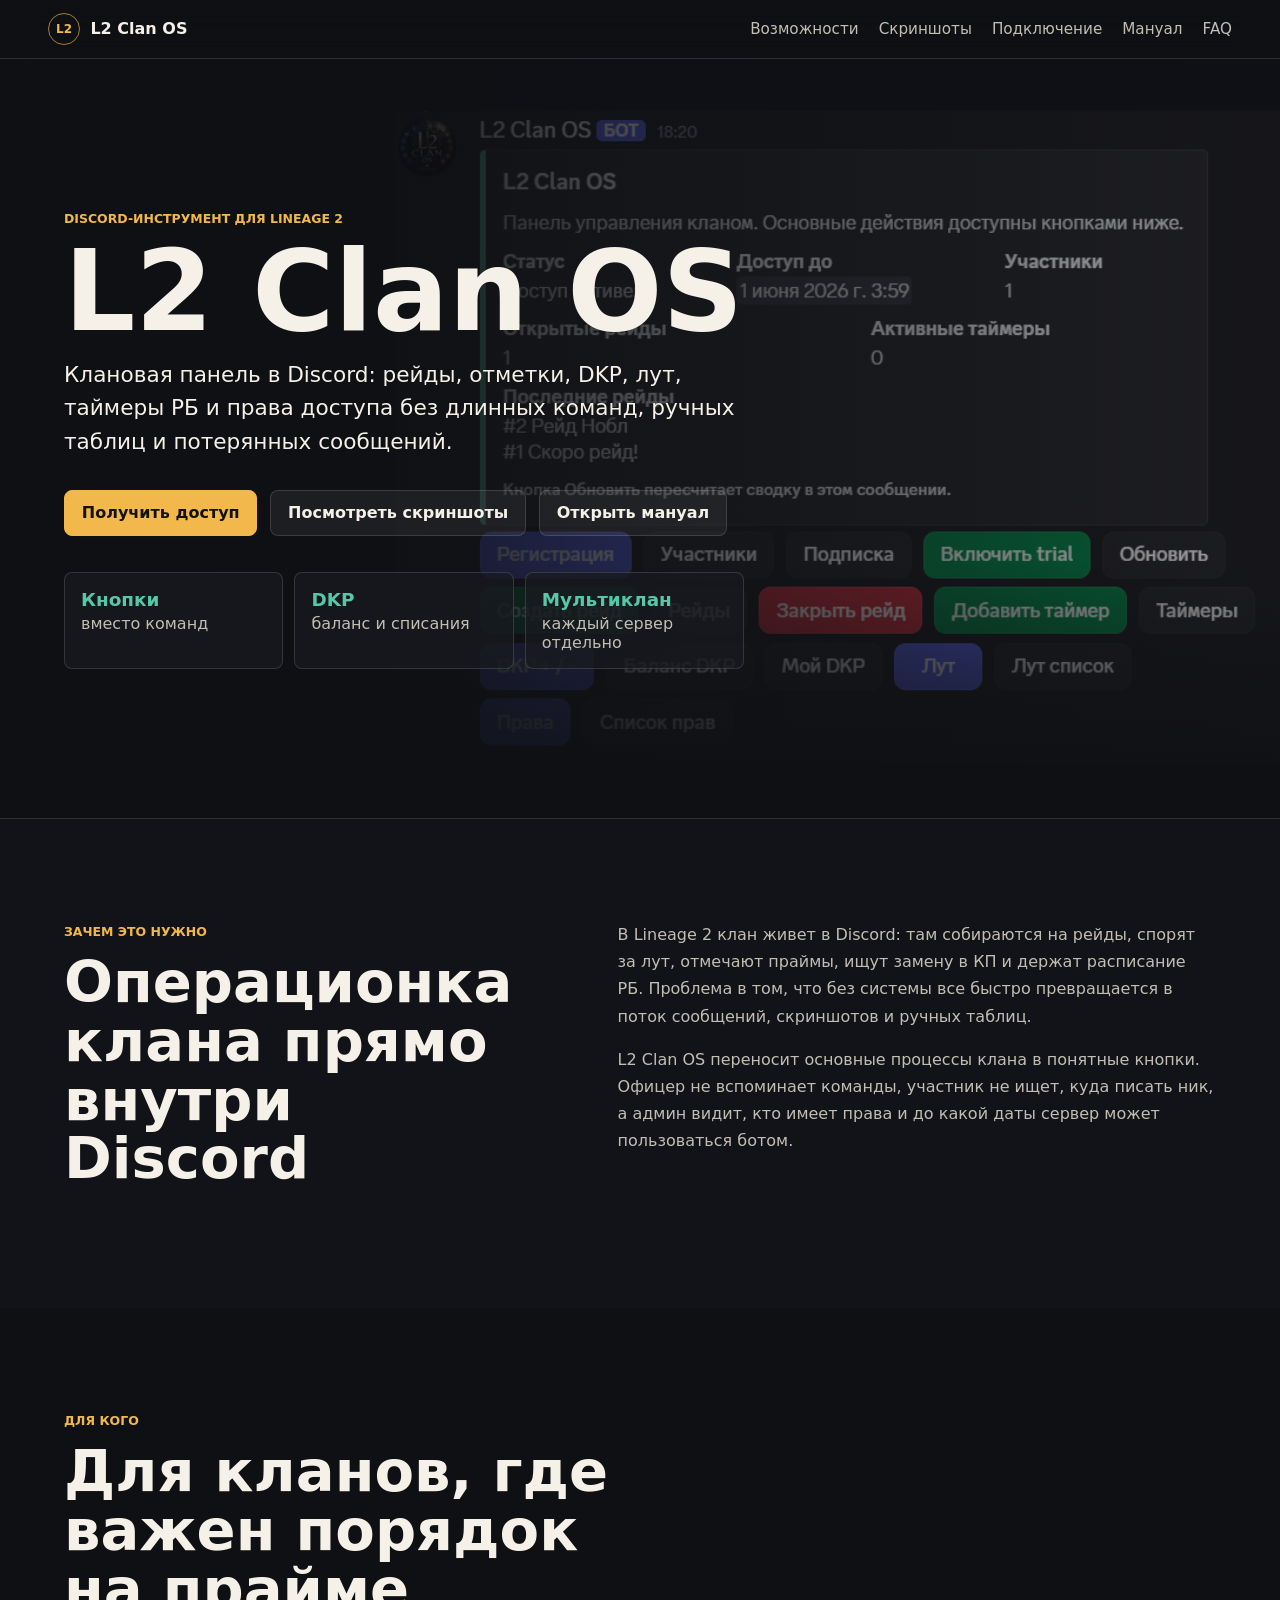
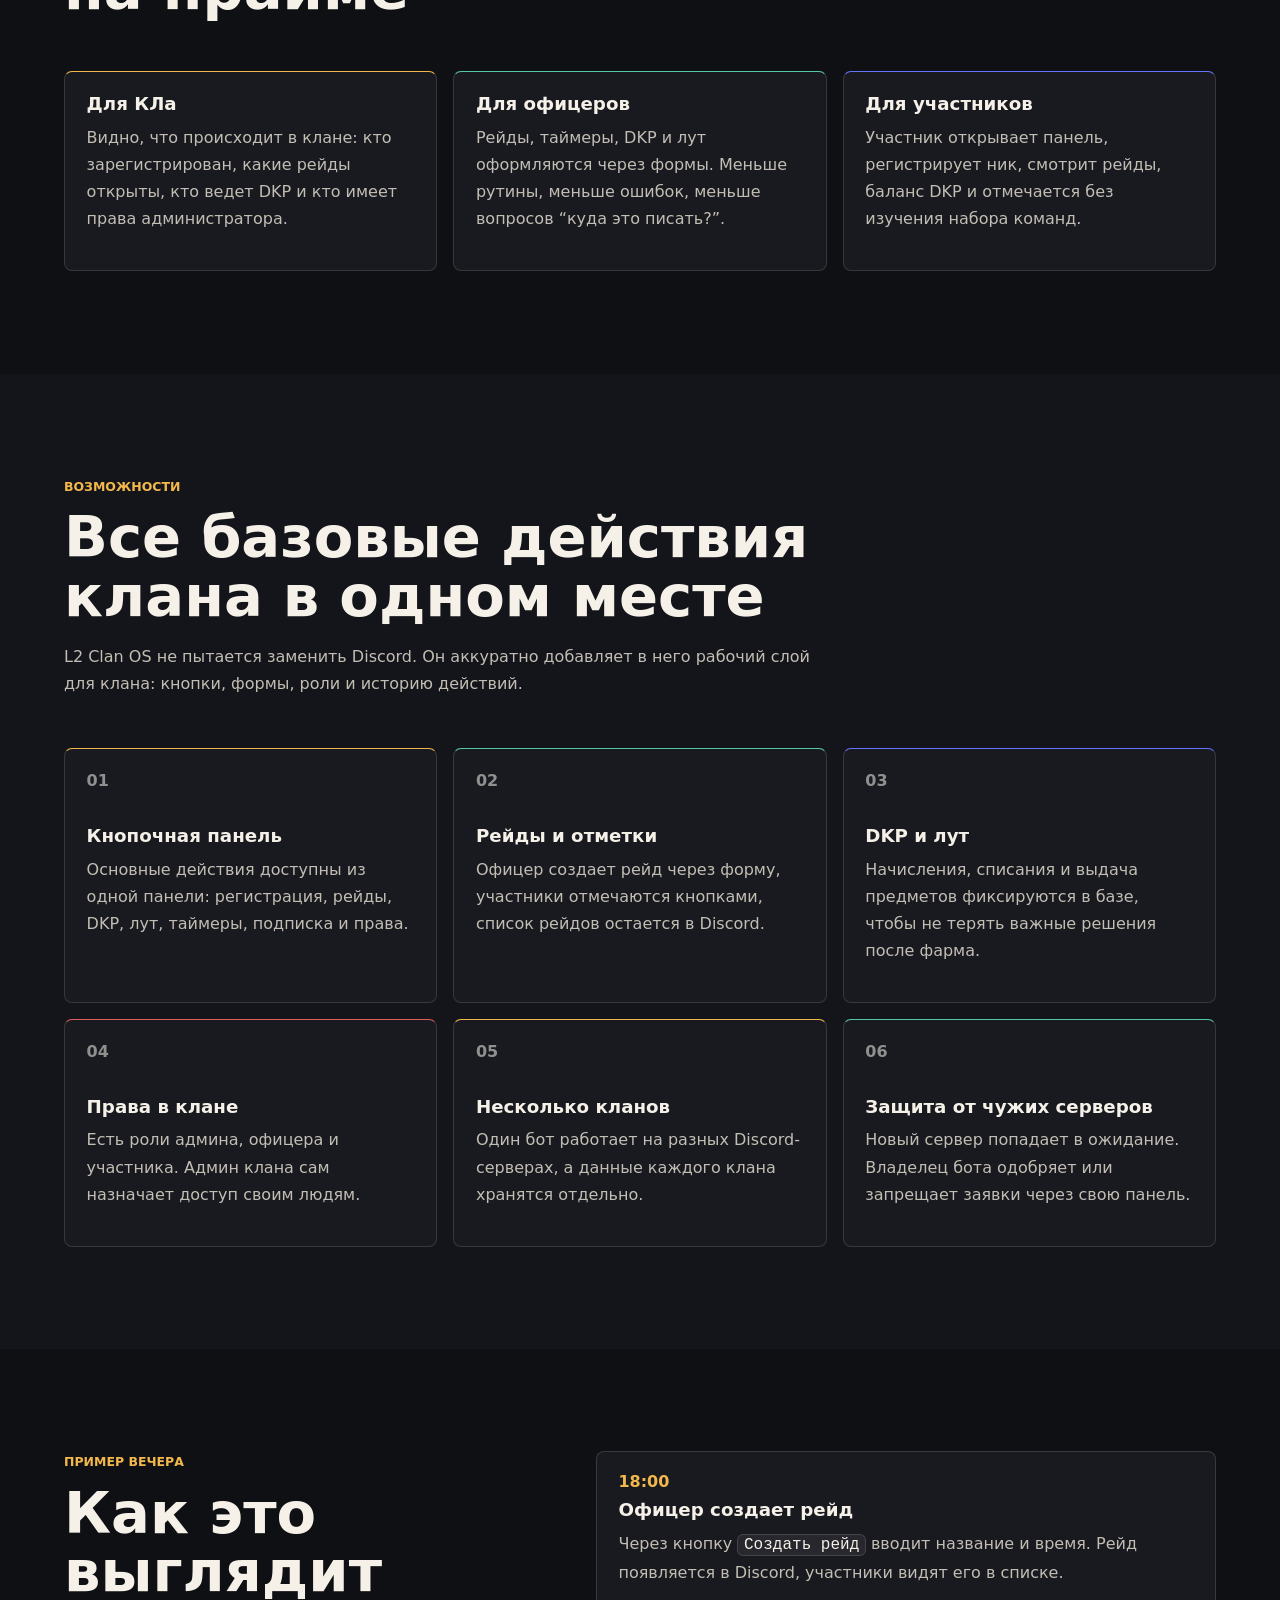
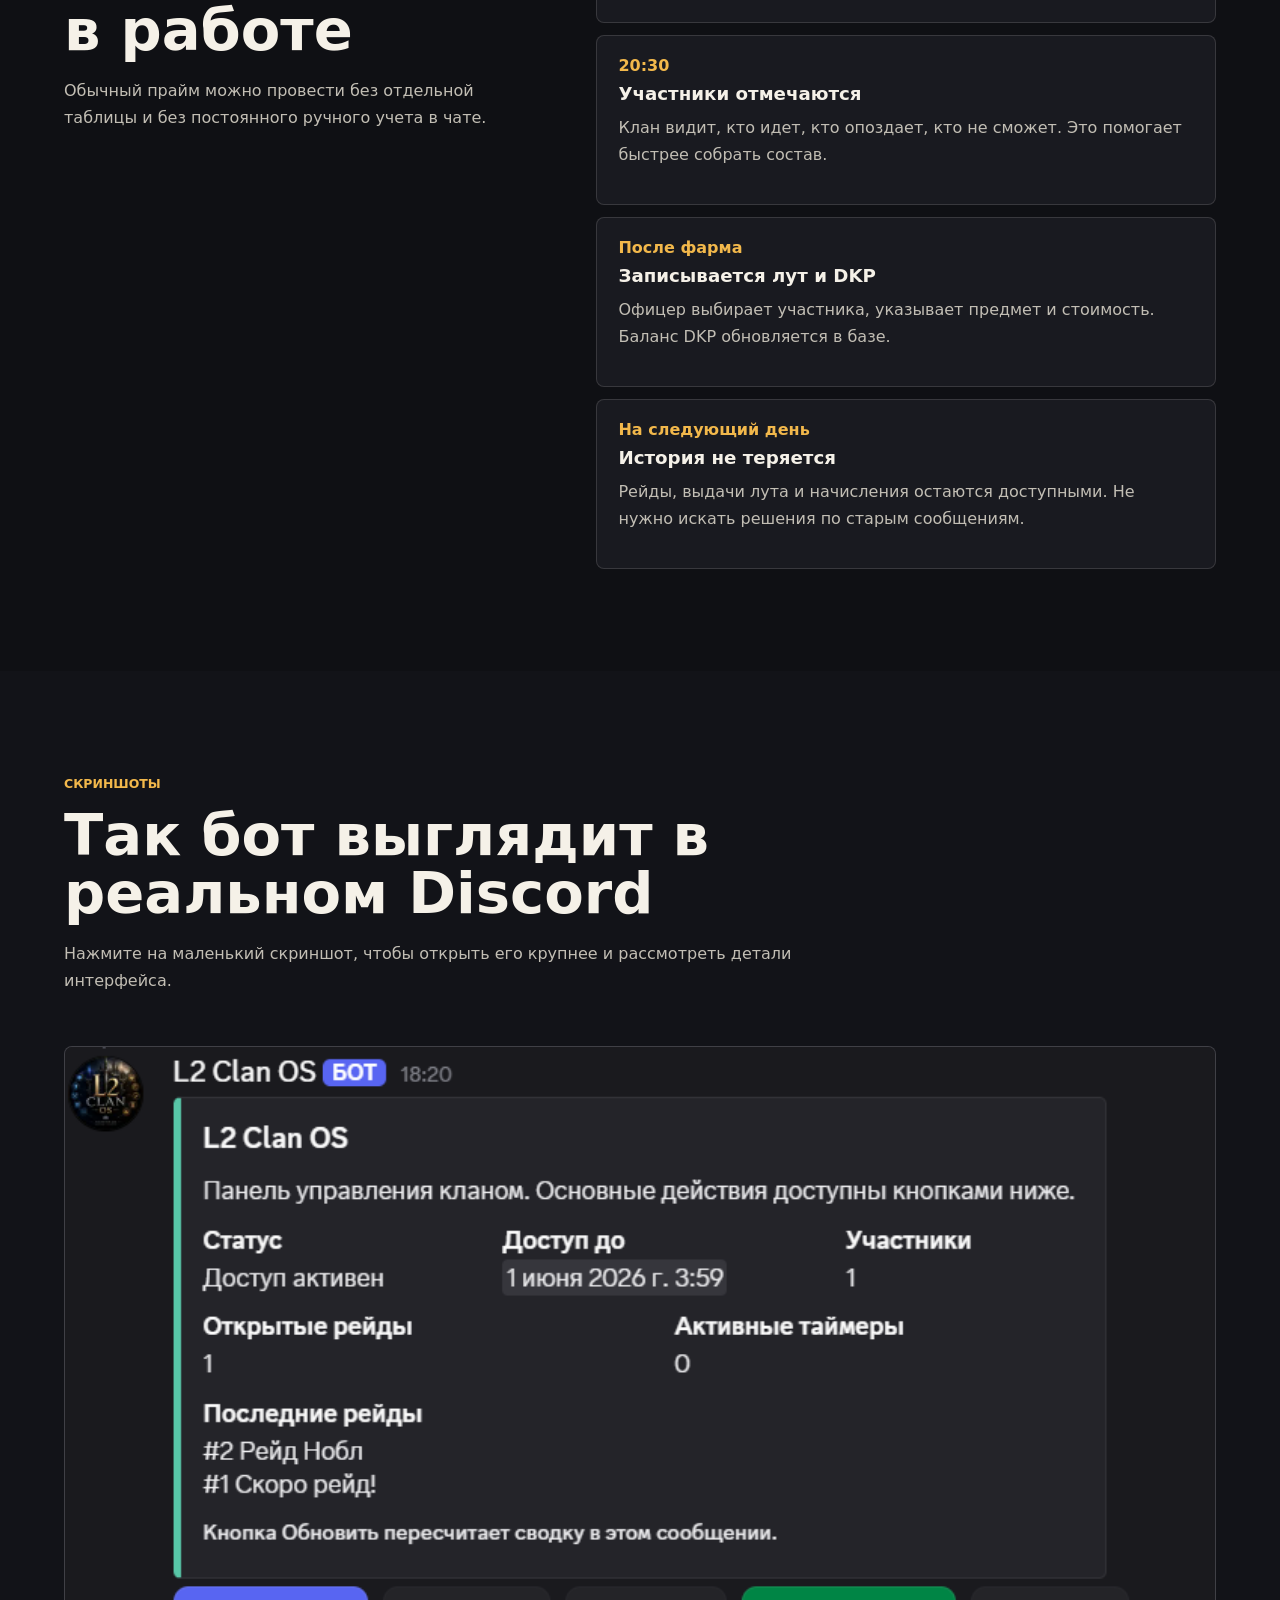
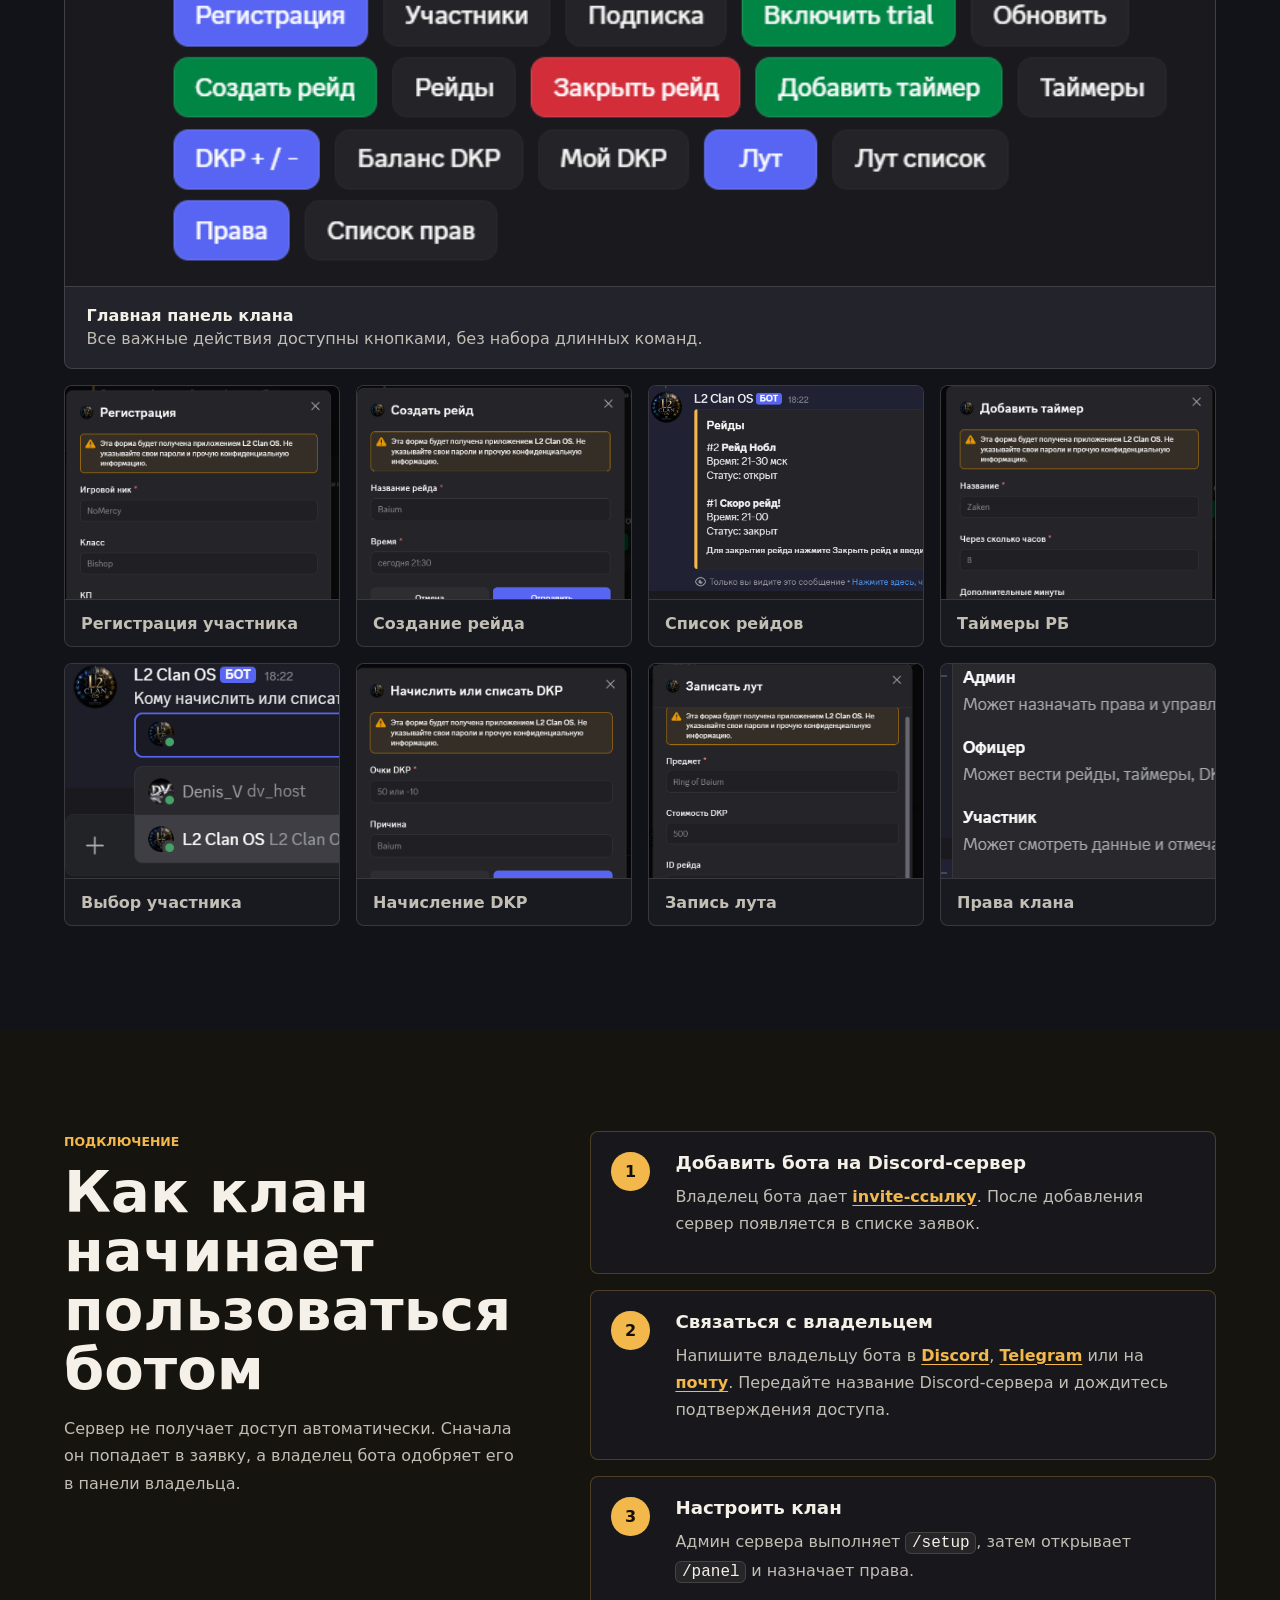
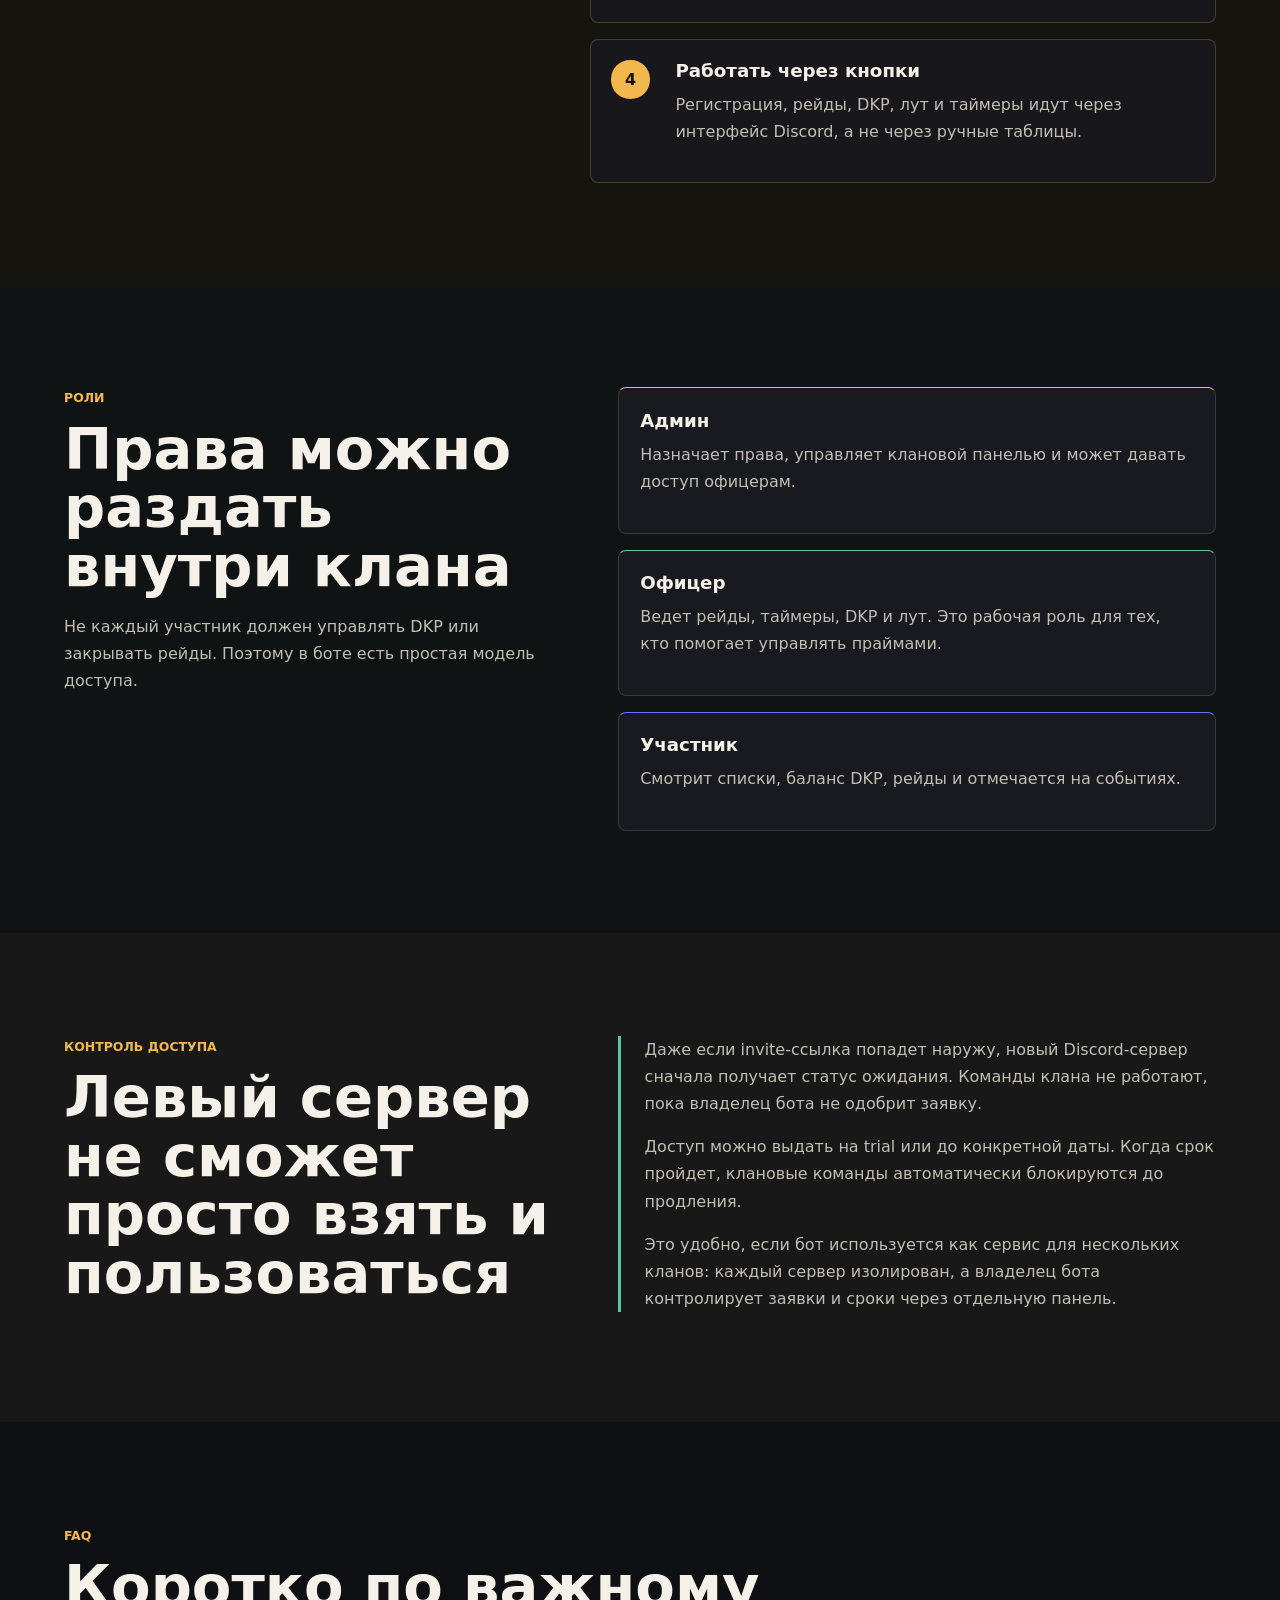
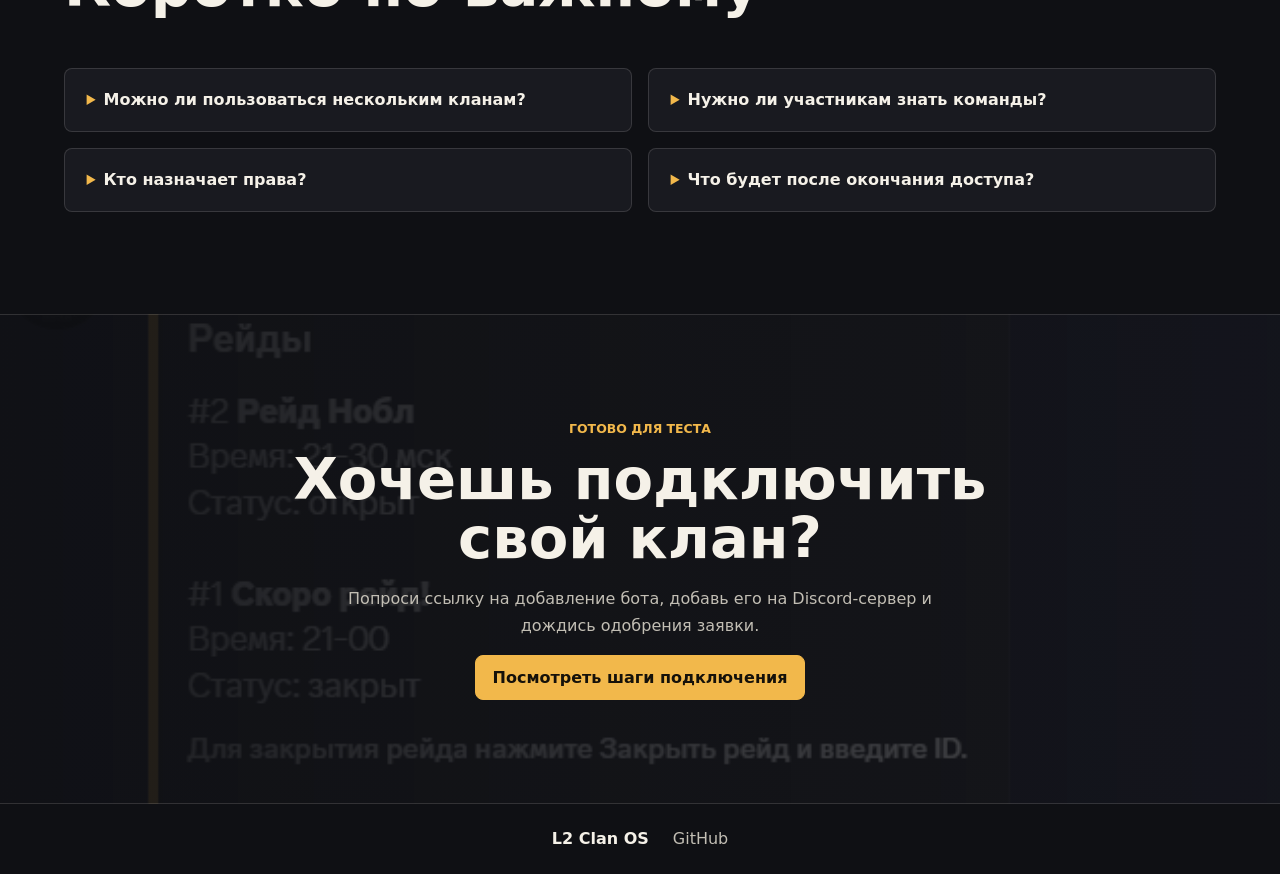
==== index.html @ 0e6772c4 "Добавить подробный мануал на сайт" ====
<!doctype html>
<html lang="ru">
  <head>
    <meta charset="utf-8">
    <meta name="viewport" content="width=device-width, initial-scale=1">
    <meta name="description" content="L2 Clan OS - Discord-бот для Lineage 2 кланов: рейды, DKP, лут, таймеры и права через кнопки.">
    <title>L2 Clan OS - Discord-бот для Lineage 2 кланов</title>
    <link rel="stylesheet" href="./assets/site.css">
    <script src="./assets/site.js" defer></script>
  </head>
  <body>
    <header class="site-header">
      <a class="brand" href="#top" aria-label="L2 Clan OS">
        <span class="brand-mark">L2</span>
        <span>L2 Clan OS</span>
      </a>
      <nav class="site-nav" aria-label="Основная навигация">
        <a href="#features">Возможности</a>
        <a href="#screens">Скриншоты</a>
        <a href="#connect">Подключение</a>
        <a href="./manual.html">Мануал</a>
        <a href="#faq">FAQ</a>
      </nav>
    </header>

    <main id="top">
      <section class="hero" aria-labelledby="hero-title">
        <div class="hero-media" aria-hidden="true"></div>
        <div class="hero-overlay"></div>
        <div class="hero-content">
          <p class="eyebrow">Discord-инструмент для Lineage 2</p>
          <h1 id="hero-title">L2 Clan OS</h1>
          <p class="hero-copy">
            Клановая панель в Discord: рейды, отметки, DKP, лут, таймеры РБ и права доступа без длинных команд, ручных таблиц и потерянных сообщений.
          </p>
          <div class="hero-actions" aria-label="Основные действия">
            <a class="button primary" href="#connect">Получить доступ</a>
            <a class="button secondary" href="#screens">Посмотреть скриншоты</a>
            <a class="button secondary" href="./manual.html">Открыть мануал</a>
          </div>
          <dl class="hero-stats" aria-label="Ключевые возможности">
            <div>
              <dt>Кнопки</dt>
              <dd>вместо команд</dd>
            </div>
            <div>
              <dt>DKP</dt>
              <dd>баланс и списания</dd>
            </div>
            <div>
              <dt>Мультиклан</dt>
              <dd>каждый сервер отдельно</dd>
            </div>
          </dl>
        </div>
      </section>

      <section class="section intro" aria-labelledby="intro-title">
        <div class="section-inner intro-grid">
          <div>
            <p class="eyebrow">Зачем это нужно</p>
            <h2 id="intro-title">Операционка клана прямо внутри Discord</h2>
          </div>
          <div class="intro-copy">
            <p>
              В Lineage 2 клан живет в Discord: там собираются на рейды, спорят за лут, отмечают праймы, ищут замену в КП и держат расписание РБ. Проблема в том, что без системы все быстро превращается в поток сообщений, скриншотов и ручных таблиц.
            </p>
            <p>
              L2 Clan OS переносит основные процессы клана в понятные кнопки. Офицер не вспоминает команды, участник не ищет, куда писать ник, а админ видит, кто имеет права и до какой даты сервер может пользоваться ботом.
            </p>
          </div>
        </div>
      </section>

      <section class="section audience-band" aria-labelledby="audience-title">
        <div class="section-inner">
          <div class="section-heading">
            <p class="eyebrow">Для кого</p>
            <h2 id="audience-title">Для кланов, где важен порядок на прайме</h2>
          </div>
          <div class="audience-grid">
            <article>
              <h3>Для КЛа</h3>
              <p>Видно, что происходит в клане: кто зарегистрирован, какие рейды открыты, кто ведет DKP и кто имеет права администратора.</p>
            </article>
            <article>
              <h3>Для офицеров</h3>
              <p>Рейды, таймеры, DKP и лут оформляются через формы. Меньше рутины, меньше ошибок, меньше вопросов “куда это писать?”.</p>
            </article>
            <article>
              <h3>Для участников</h3>
              <p>Участник открывает панель, регистрирует ник, смотрит рейды, баланс DKP и отмечается без изучения набора команд.</p>
            </article>
          </div>
        </div>
      </section>

      <section class="section feature-band" id="features" aria-labelledby="features-title">
        <div class="section-inner">
          <div class="section-heading">
            <p class="eyebrow">Возможности</p>
            <h2 id="features-title">Все базовые действия клана в одном месте</h2>
            <p>L2 Clan OS не пытается заменить Discord. Он аккуратно добавляет в него рабочий слой для клана: кнопки, формы, роли и историю действий.</p>
          </div>
          <div class="feature-grid">
            <article class="feature-card">
              <span class="feature-index">01</span>
              <h3>Кнопочная панель</h3>
              <p>Основные действия доступны из одной панели: регистрация, рейды, DKP, лут, таймеры, подписка и права.</p>
            </article>
            <article class="feature-card">
              <span class="feature-index">02</span>
              <h3>Рейды и отметки</h3>
              <p>Офицер создает рейд через форму, участники отмечаются кнопками, список рейдов остается в Discord.</p>
            </article>
            <article class="feature-card">
              <span class="feature-index">03</span>
              <h3>DKP и лут</h3>
              <p>Начисления, списания и выдача предметов фиксируются в базе, чтобы не терять важные решения после фарма.</p>
            </article>
            <article class="feature-card">
              <span class="feature-index">04</span>
              <h3>Права в клане</h3>
              <p>Есть роли админа, офицера и участника. Админ клана сам назначает доступ своим людям.</p>
            </article>
            <article class="feature-card">
              <span class="feature-index">05</span>
              <h3>Несколько кланов</h3>
              <p>Один бот работает на разных Discord-серверах, а данные каждого клана хранятся отдельно.</p>
            </article>
            <article class="feature-card">
              <span class="feature-index">06</span>
              <h3>Защита от чужих серверов</h3>
              <p>Новый сервер попадает в ожидание. Владелец бота одобряет или запрещает заявки через свою панель.</p>
            </article>
          </div>
        </div>
      </section>

      <section class="section workflow" aria-labelledby="workflow-title">
        <div class="section-inner workflow-grid">
          <div class="section-heading">
            <p class="eyebrow">Пример вечера</p>
            <h2 id="workflow-title">Как это выглядит в работе</h2>
            <p>Обычный прайм можно провести без отдельной таблицы и без постоянного ручного учета в чате.</p>
          </div>
          <div class="timeline" aria-label="Рабочий процесс клана">
            <article>
              <span>18:00</span>
              <h3>Офицер создает рейд</h3>
              <p>Через кнопку <code>Создать рейд</code> вводит название и время. Рейд появляется в Discord, участники видят его в списке.</p>
            </article>
            <article>
              <span>20:30</span>
              <h3>Участники отмечаются</h3>
              <p>Клан видит, кто идет, кто опоздает, кто не сможет. Это помогает быстрее собрать состав.</p>
            </article>
            <article>
              <span>После фарма</span>
              <h3>Записывается лут и DKP</h3>
              <p>Офицер выбирает участника, указывает предмет и стоимость. Баланс DKP обновляется в базе.</p>
            </article>
            <article>
              <span>На следующий день</span>
              <h3>История не теряется</h3>
              <p>Рейды, выдачи лута и начисления остаются доступными. Не нужно искать решения по старым сообщениям.</p>
            </article>
          </div>
        </div>
      </section>

      <section class="section showcase" id="screens" aria-labelledby="screens-title">
        <div class="section-inner">
          <div class="section-heading">
            <p class="eyebrow">Скриншоты</p>
            <h2 id="screens-title">Так бот выглядит в реальном Discord</h2>
            <p>Нажмите на маленький скриншот, чтобы открыть его крупнее и рассмотреть детали интерфейса.</p>
          </div>
          <div class="screenshot-feature">
            <figure>
              <img src="./assets/screenshots/clan-panel.png" alt="Панель управления L2 Clan OS в Discord с кнопками для рейдов, DKP, лута и прав" loading="lazy">
              <figcaption>
                <strong>Главная панель клана</strong>
                <span>Все важные действия доступны кнопками, без набора длинных команд.</span>
              </figcaption>
            </figure>
          </div>
          <div class="screenshot-grid" aria-label="Галерея интерфейса">
            <figure>
              <button class="screenshot-button" type="button" data-full="./assets/screenshots/register-modal.png" data-caption="Регистрация участника" aria-label="Увеличить скриншот: Регистрация участника">
                <img src="./assets/screenshots/register-modal.png" alt="Форма регистрации участника в L2 Clan OS" loading="lazy">
                <span>Увеличить</span>
              </button>
              <figcaption>Регистрация участника</figcaption>
            </figure>
            <figure>
              <button class="screenshot-button" type="button" data-full="./assets/screenshots/raid-create-modal.png" data-caption="Создание рейда" aria-label="Увеличить скриншот: Создание рейда">
                <img src="./assets/screenshots/raid-create-modal.png" alt="Форма создания рейда в Discord" loading="lazy">
                <span>Увеличить</span>
              </button>
              <figcaption>Создание рейда</figcaption>
            </figure>
            <figure>
              <button class="screenshot-button" type="button" data-full="./assets/screenshots/raid-list.png" data-caption="Список рейдов" aria-label="Увеличить скриншот: Список рейдов">
                <img src="./assets/screenshots/raid-list.png" alt="Список рейдов в L2 Clan OS" loading="lazy">
                <span>Увеличить</span>
              </button>
              <figcaption>Список рейдов</figcaption>
            </figure>
            <figure>
              <button class="screenshot-button" type="button" data-full="./assets/screenshots/timer-modal.png" data-caption="Таймеры РБ" aria-label="Увеличить скриншот: Таймеры РБ">
                <img src="./assets/screenshots/timer-modal.png" alt="Форма добавления таймера РБ или эпика" loading="lazy">
                <span>Увеличить</span>
              </button>
              <figcaption>Таймеры РБ</figcaption>
            </figure>
            <figure>
              <button class="screenshot-button" type="button" data-full="./assets/screenshots/dkp-user-select.png" data-caption="Выбор участника" aria-label="Увеличить скриншот: Выбор участника">
                <img src="./assets/screenshots/dkp-user-select.png" alt="Выбор участника для начисления DKP" loading="lazy">
                <span>Увеличить</span>
              </button>
              <figcaption>Выбор участника</figcaption>
            </figure>
            <figure>
              <button class="screenshot-button" type="button" data-full="./assets/screenshots/dkp-modal.png" data-caption="Начисление DKP" aria-label="Увеличить скриншот: Начисление DKP">
                <img src="./assets/screenshots/dkp-modal.png" alt="Форма начисления или списания DKP" loading="lazy">
                <span>Увеличить</span>
              </button>
              <figcaption>Начисление DKP</figcaption>
            </figure>
            <figure>
              <button class="screenshot-button" type="button" data-full="./assets/screenshots/loot-modal.png" data-caption="Запись лута" aria-label="Увеличить скриншот: Запись лута">
                <img src="./assets/screenshots/loot-modal.png" alt="Форма записи лута и стоимости DKP" loading="lazy">
                <span>Увеличить</span>
              </button>
              <figcaption>Запись лута</figcaption>
            </figure>
            <figure>
              <button class="screenshot-button" type="button" data-full="./assets/screenshots/access-role-select.png" data-caption="Права клана" aria-label="Увеличить скриншот: Права клана">
                <img src="./assets/screenshots/access-role-select.png" alt="Выбор роли участника клана" loading="lazy">
                <span>Увеличить</span>
              </button>
              <figcaption>Права клана</figcaption>
            </figure>
          </div>
        </div>
      </section>

      <section class="section steps-band" id="connect" aria-labelledby="connect-title">
        <div class="section-inner steps-layout">
          <div class="section-heading sticky-heading">
            <p class="eyebrow">Подключение</p>
            <h2 id="connect-title">Как клан начинает пользоваться ботом</h2>
            <p>Сервер не получает доступ автоматически. Сначала он попадает в заявку, а владелец бота одобряет его в панели владельца.</p>
          </div>
          <ol class="steps">
            <li>
              <span>1</span>
              <div>
                <h3>Добавить бота на Discord-сервер</h3>
                <p>
                  Владелец бота дает
                  <a class="contact-link" href="https://discord.com/oauth2/authorize?client_id=1502288316320579624&amp;permissions=2147568640&amp;integration_type=0&amp;scope=bot+applications.commands" target="_blank" rel="noopener">invite-ссылку</a>.
                  После добавления сервер появляется в списке заявок.
                </p>
              </div>
            </li>
            <li>
              <span>2</span>
              <div>
                <h3>Связаться с владельцем</h3>
                <p>
                  Напишите владельцу бота в
                  <a class="contact-link" href="https://discord.com/users/1502280429078712351" target="_blank" rel="noopener">Discord</a>,
                  <a class="contact-link" href="https://t.me/dv_rus1" target="_blank" rel="noopener">Telegram</a>
                  или на
                  <a class="contact-link" href="mailto:denis_vv@list.ru">почту</a>.
                  Передайте название Discord-сервера и дождитесь подтверждения доступа.
                </p>
              </div>
            </li>
            <li>
              <span>3</span>
              <div>
                <h3>Настроить клан</h3>
                <p>Админ сервера выполняет <code>/setup</code>, затем открывает <code>/panel</code> и назначает права.</p>
              </div>
            </li>
            <li>
              <span>4</span>
              <div>
                <h3>Работать через кнопки</h3>
                <p>Регистрация, рейды, DKP, лут и таймеры идут через интерфейс Discord, а не через ручные таблицы.</p>
              </div>
            </li>
          </ol>
        </div>
      </section>

      <section class="section roles" aria-labelledby="roles-title">
        <div class="section-inner roles-layout">
          <div>
            <p class="eyebrow">Роли</p>
            <h2 id="roles-title">Права можно раздать внутри клана</h2>
            <p>Не каждый участник должен управлять DKP или закрывать рейды. Поэтому в боте есть простая модель доступа.</p>
          </div>
          <div class="role-list" aria-label="Роли в клане">
            <article>
              <h3>Админ</h3>
              <p>Назначает права, управляет клановой панелью и может давать доступ офицерам.</p>
            </article>
            <article>
              <h3>Офицер</h3>
              <p>Ведет рейды, таймеры, DKP и лут. Это рабочая роль для тех, кто помогает управлять праймами.</p>
            </article>
            <article>
              <h3>Участник</h3>
              <p>Смотрит списки, баланс DKP, рейды и отмечается на событиях.</p>
            </article>
          </div>
        </div>
      </section>

      <section class="section security" aria-labelledby="security-title">
        <div class="section-inner security-grid">
          <div>
            <p class="eyebrow">Контроль доступа</p>
            <h2 id="security-title">Левый сервер не сможет просто взять и пользоваться</h2>
          </div>
          <div class="security-copy">
            <p>
              Даже если invite-ссылка попадет наружу, новый Discord-сервер сначала получает статус ожидания. Команды клана не работают, пока владелец бота не одобрит заявку.
            </p>
            <p>
              Доступ можно выдать на trial или до конкретной даты. Когда срок пройдет, клановые команды автоматически блокируются до продления.
            </p>
            <p>
              Это удобно, если бот используется как сервис для нескольких кланов: каждый сервер изолирован, а владелец бота контролирует заявки и сроки через отдельную панель.
            </p>
          </div>
        </div>
      </section>

      <section class="section faq" id="faq" aria-labelledby="faq-title">
        <div class="section-inner">
          <div class="section-heading">
            <p class="eyebrow">FAQ</p>
            <h2 id="faq-title">Коротко по важному</h2>
          </div>
          <div class="faq-grid">
            <details>
              <summary>Можно ли пользоваться нескольким кланам?</summary>
              <p>Да. Один Discord-сервер считается одним кланом, данные каждого сервера разделены по своему ID.</p>
            </details>
            <details>
              <summary>Нужно ли участникам знать команды?</summary>
              <p>Почти нет. Главные действия вынесены в кнопки и формы: регистрация, рейды, DKP, лут, таймеры и права.</p>
            </details>
            <details>
              <summary>Кто назначает права?</summary>
              <p>Админ клана назначает роли через панель: админ, офицер или участник. Владелец Discord-сервера всегда считается админом.</p>
            </details>
            <details>
              <summary>Что будет после окончания доступа?</summary>
              <p>Клановые команды перестанут работать, пока владелец бота не продлит срок доступа.</p>
            </details>
          </div>
        </div>
      </section>

      <section class="cta" aria-labelledby="cta-title">
        <div class="cta-inner">
          <p class="eyebrow">Готово для теста</p>
          <h2 id="cta-title">Хочешь подключить свой клан?</h2>
          <p>Попроси ссылку на добавление бота, добавь его на Discord-сервер и дождись одобрения заявки.</p>
          <a class="button primary" href="#connect">Посмотреть шаги подключения</a>
        </div>
      </section>
    </main>

    <div class="lightbox" id="screenshot-lightbox" hidden role="dialog" aria-modal="true" aria-labelledby="lightbox-title">
      <button class="lightbox-backdrop" type="button" data-lightbox-close aria-label="Закрыть увеличенный скриншот"></button>
      <figure class="lightbox-panel">
        <button class="lightbox-close" type="button" data-lightbox-close aria-label="Закрыть увеличенный скриншот">×</button>
        <img id="lightbox-image" src="" alt="">
        <figcaption id="lightbox-title"></figcaption>
      </figure>
    </div>

    <footer class="site-footer">
      <span>L2 Clan OS</span>
      <a href="https://github.com/den063rus-design/L2_Clan_OS">GitHub</a>
    </footer>
  </body>
</html>
---- assets/site.css ----
:root {
  color-scheme: dark;
  --bg: #0f1014;
  --surface: #191a20;
  --surface-strong: #22232b;
  --text: #f5f1e8;
  --muted: #c2beb4;
  --soft: #8f918f;
  --line: rgba(245, 241, 232, 0.14);
  --gold: #f2b84b;
  --mint: #58c7a7;
  --blue: #6574ff;
  --red: #e05d5d;
  --max: 1180px;
  font-family:
    Inter,
    ui-sans-serif,
    system-ui,
    -apple-system,
    BlinkMacSystemFont,
    "Segoe UI",
    sans-serif;
}

* {
  box-sizing: border-box;
}

html {
  scroll-behavior: smooth;
}

body {
  margin: 0;
  background: var(--bg);
  color: var(--text);
  overflow-x: hidden;
}

body.is-lightbox-open {
  overflow: hidden;
}

body::selection {
  background: var(--gold);
  color: #15110a;
}

a {
  color: inherit;
  text-decoration: none;
}

img {
  display: block;
  max-width: 100%;
}

code {
  border: 1px solid var(--line);
  border-radius: 6px;
  background: rgba(255, 255, 255, 0.06);
  padding: 0.05rem 0.35rem;
  color: var(--text);
  font-family: "SFMono-Regular", Consolas, "Liberation Mono", monospace;
}

.site-header {
  position: sticky;
  top: 0;
  z-index: 20;
  display: flex;
  align-items: center;
  justify-content: space-between;
  gap: 1rem;
  border-bottom: 1px solid var(--line);
  background: rgba(15, 16, 20, 0.88);
  padding: 0.8rem clamp(1rem, 4vw, 3rem);
  backdrop-filter: blur(18px);
}

.brand {
  display: inline-flex;
  align-items: center;
  gap: 0.65rem;
  font-weight: 800;
}

.brand-mark {
  display: grid;
  width: 2rem;
  height: 2rem;
  place-items: center;
  border: 1px solid rgba(242, 184, 75, 0.65);
  border-radius: 50%;
  color: var(--gold);
  font-size: 0.75rem;
  letter-spacing: 0;
}

.site-nav {
  display: flex;
  flex-wrap: wrap;
  justify-content: flex-end;
  gap: 0.35rem 1.25rem;
  color: var(--muted);
  font-size: 0.95rem;
}

.site-nav a:hover {
  color: var(--text);
}

.site-nav a[aria-current="page"] {
  color: var(--gold);
}

.hero {
  position: relative;
  min-height: min(760px, calc(100svh - 7rem));
  display: grid;
  align-items: center;
  overflow: hidden;
  border-bottom: 1px solid var(--line);
  padding: clamp(4rem, 9vw, 7rem) clamp(1rem, 5vw, 4rem);
}

.manual-page .hero {
  min-height: auto;
  padding-top: clamp(4rem, 8vw, 6rem);
  padding-bottom: clamp(4rem, 8vw, 6rem);
}

.manual-page .hero h1 {
  max-width: 11ch;
  font-size: clamp(3.1rem, 6.2vw, 5.3rem);
}

.hero-media {
  position: absolute;
  inset: 0;
  background:
    linear-gradient(90deg, rgba(15, 16, 20, 0.95) 0%, rgba(15, 16, 20, 0.84) 38%, rgba(15, 16, 20, 0.35) 100%),
    url("./screenshots/clan-panel.png") center right / min(880px, 76vw) auto no-repeat,
    #101116;
  transform: scale(1.02);
}

.hero-overlay {
  position: absolute;
  inset: auto 0 0 0;
  height: 34%;
  background: linear-gradient(180deg, transparent, var(--bg));
}

.hero-content {
  position: relative;
  width: min(720px, 100%);
}

.eyebrow {
  margin: 0 0 0.75rem;
  color: var(--gold);
  font-size: 0.78rem;
  font-weight: 800;
  letter-spacing: 0;
  text-transform: uppercase;
}

h1,
h2,
h3,
p {
  margin-top: 0;
}

h1 {
  margin-bottom: 1rem;
  max-width: 9ch;
  font-size: 7rem;
  line-height: 0.9;
  letter-spacing: 0;
}

h2 {
  margin-bottom: 1rem;
  max-width: 760px;
  font-size: 3.6rem;
  line-height: 1.02;
  letter-spacing: 0;
  text-wrap: balance;
}

h3 {
  margin-bottom: 0.55rem;
  font-size: 1.14rem;
  line-height: 1.2;
}

p {
  color: var(--muted);
  line-height: 1.7;
}

.hero-copy {
  max-width: 680px;
  color: var(--text);
  font-size: 1.35rem;
  line-height: 1.55;
}

.hero-actions {
  display: flex;
  flex-wrap: wrap;
  gap: 0.8rem;
  margin-top: 2rem;
}

.button {
  display: inline-flex;
  min-height: 2.85rem;
  align-items: center;
  justify-content: center;
  border: 1px solid var(--line);
  border-radius: 8px;
  padding: 0.72rem 1.05rem;
  font-weight: 800;
}

.button.primary {
  border-color: var(--gold);
  background: var(--gold);
  color: #15110a;
}

.button.secondary {
  background: rgba(255, 255, 255, 0.06);
  color: var(--text);
}

.button:hover {
  transform: translateY(-1px);
}

.hero-stats {
  display: grid;
  grid-template-columns: repeat(3, minmax(0, 1fr));
  gap: 0.7rem;
  width: 100%;
  max-width: 680px;
  margin: 2.25rem 0 0;
}

.hero-stats div {
  border: 1px solid var(--line);
  border-radius: 8px;
  background: rgba(25, 26, 32, 0.74);
  padding: 1rem;
}

.hero-stats dt {
  margin-bottom: 0.25rem;
  color: var(--mint);
  font-size: 1.15rem;
  font-weight: 900;
}

.hero-stats dd {
  margin: 0;
  color: var(--muted);
}

.section {
  padding: clamp(4rem, 8vw, 7rem) clamp(1rem, 5vw, 4rem);
}

.section-inner {
  width: min(var(--max), 100%);
  margin: 0 auto;
}

.section-heading {
  margin-bottom: clamp(2rem, 4vw, 3.5rem);
}

.section-heading p {
  max-width: 780px;
}

.intro {
  background: #121318;
}

.intro-grid,
.security-grid,
.roles-layout {
  display: grid;
  grid-template-columns: minmax(0, 0.9fr) minmax(0, 1.1fr);
  gap: clamp(2rem, 5vw, 5rem);
  align-items: start;
}

.intro-copy p:last-child,
.security-copy p:last-child {
  margin-bottom: 0;
}

.audience-band,
.workflow,
.faq {
  background: #0f1014;
}

.audience-grid,
.feature-grid,
.faq-grid {
  display: grid;
  grid-template-columns: repeat(3, minmax(0, 1fr));
  gap: 1rem;
}

.audience-grid article,
.feature-card,
.timeline article,
.role-list article,
.faq details,
.screenshot-grid figure {
  border: 1px solid var(--line);
  border-radius: 8px;
  background: var(--surface);
}

.audience-grid article,
.feature-card,
.role-list article,
.faq details {
  padding: 1.35rem;
}

.audience-grid article:nth-child(1),
.feature-card:nth-child(1),
.role-list article:nth-child(1) {
  border-top-color: var(--gold);
}

.audience-grid article:nth-child(2),
.feature-card:nth-child(2),
.role-list article:nth-child(2) {
  border-top-color: var(--mint);
}

.audience-grid article:nth-child(3),
.feature-card:nth-child(3),
.role-list article:nth-child(3) {
  border-top-color: var(--blue);
}

.feature-band {
  background: #14151a;
}

.feature-grid {
  grid-template-columns: repeat(3, minmax(0, 1fr));
}

.feature-card {
  min-height: 14rem;
}

.feature-index {
  display: block;
  margin-bottom: 2.2rem;
  color: var(--soft);
  font-weight: 900;
}

.feature-card:nth-child(4) {
  border-top-color: var(--red);
}

.feature-card:nth-child(5) {
  border-top-color: var(--gold);
}

.feature-card:nth-child(6) {
  border-top-color: var(--mint);
}

.workflow-grid {
  display: grid;
  grid-template-columns: minmax(0, 0.86fr) minmax(0, 1.14fr);
  gap: clamp(2rem, 5vw, 5rem);
}

.timeline {
  display: grid;
  gap: 0.8rem;
}

.timeline article {
  padding: 1.2rem 1.35rem;
}

.timeline span {
  display: block;
  margin-bottom: 0.55rem;
  color: var(--gold);
  font-weight: 900;
}

.showcase {
  background: #121318;
}

.screenshot-feature figure,
.screenshot-grid figure {
  margin: 0;
}

.screenshot-feature {
  margin-bottom: 1rem;
}

.screenshot-feature figure {
  border: 1px solid var(--line);
  border-radius: 8px;
  overflow: hidden;
  background: var(--surface-strong);
}

.screenshot-feature img {
  width: 100%;
  background: #1d1e25;
}

.screenshot-feature figcaption {
  display: grid;
  gap: 0.25rem;
  border-top: 1px solid var(--line);
  padding: 1.2rem 1.35rem;
}

figcaption span,
.screenshot-grid figcaption {
  color: var(--muted);
}

.screenshot-grid {
  display: grid;
  grid-template-columns: repeat(4, minmax(0, 1fr));
  gap: 1rem;
}

.screenshot-grid figure {
  overflow: hidden;
}

.screenshot-button {
  position: relative;
  display: block;
  width: 100%;
  border: 0;
  background: #1d1e25;
  padding: 0;
  color: inherit;
  cursor: zoom-in;
  font: inherit;
  text-align: left;
}

.screenshot-button::after {
  content: "";
  position: absolute;
  inset: 0;
  background: linear-gradient(180deg, rgba(15, 16, 20, 0), rgba(15, 16, 20, 0.42));
  opacity: 0;
  transition: opacity 160ms ease;
}

.screenshot-button span {
  position: absolute;
  right: 0.75rem;
  bottom: 0.75rem;
  z-index: 1;
  border: 1px solid rgba(245, 241, 232, 0.24);
  border-radius: 999px;
  background: rgba(15, 16, 20, 0.78);
  padding: 0.35rem 0.65rem;
  color: var(--text);
  font-size: 0.86rem;
  font-weight: 800;
  opacity: 0;
  transform: translateY(4px);
  transition: opacity 160ms ease, transform 160ms ease;
}

.screenshot-button:hover::after,
.screenshot-button:focus-visible::after,
.screenshot-button:hover span,
.screenshot-button:focus-visible span {
  opacity: 1;
  transform: translateY(0);
}

.screenshot-button:focus-visible {
  outline: 3px solid var(--gold);
  outline-offset: -3px;
}

.screenshot-grid img {
  width: 100%;
  aspect-ratio: 1 / 0.78;
  object-fit: cover;
  object-position: top left;
  background: #1d1e25;
}

.screenshot-grid figcaption {
  border-top: 1px solid var(--line);
  padding: 0.85rem 1rem;
  font-weight: 700;
}

.lightbox[hidden] {
  display: none;
}

.lightbox {
  position: fixed;
  inset: 0;
  z-index: 100;
  display: grid;
  place-items: center;
  padding: clamp(1rem, 3vw, 2.5rem);
}

.lightbox-backdrop {
  position: absolute;
  inset: 0;
  border: 0;
  background: rgba(0, 0, 0, 0.82);
  cursor: zoom-out;
}

.lightbox-panel {
  position: relative;
  z-index: 1;
  display: grid;
  gap: 0;
  max-width: min(1120px, 96vw);
  max-height: 92svh;
  margin: 0;
  border: 1px solid var(--line);
  border-radius: 8px;
  background: var(--surface);
  box-shadow: 0 24px 90px rgba(0, 0, 0, 0.72);
  overflow: hidden;
}

.lightbox-panel img {
  display: block;
  max-width: 100%;
  max-height: calc(92svh - 4.4rem);
  object-fit: contain;
  background: #0b0c10;
}

.lightbox-panel figcaption {
  border-top: 1px solid var(--line);
  padding: 1rem 3.8rem 1rem 1.2rem;
  color: var(--text);
  font-weight: 900;
}

.lightbox-close {
  position: absolute;
  top: 0.7rem;
  right: 0.7rem;
  z-index: 2;
  display: grid;
  width: 2.5rem;
  height: 2.5rem;
  place-items: center;
  border: 1px solid rgba(245, 241, 232, 0.24);
  border-radius: 50%;
  background: rgba(15, 16, 20, 0.86);
  color: var(--text);
  cursor: pointer;
  font-size: 1.8rem;
  line-height: 1;
}

.lightbox-close:hover,
.lightbox-close:focus-visible {
  border-color: var(--gold);
  color: var(--gold);
  outline: none;
}

.steps-band {
  background: #15140f;
}

.steps-layout {
  display: grid;
  grid-template-columns: minmax(0, 0.85fr) minmax(0, 1.15fr);
  gap: clamp(2rem, 5vw, 5rem);
}

.sticky-heading {
  position: sticky;
  top: 6rem;
  align-self: start;
  margin-bottom: 0;
}

.steps {
  display: grid;
  gap: 1rem;
  margin: 0;
  padding: 0;
  list-style: none;
  counter-reset: steps;
}

.steps li {
  display: grid;
  grid-template-columns: 3rem minmax(0, 1fr);
  gap: 1rem;
  border: 1px solid rgba(242, 184, 75, 0.24);
  border-radius: 8px;
  background: rgba(25, 26, 32, 0.8);
  padding: 1.25rem;
}

.steps li > span {
  display: grid;
  width: 2.4rem;
  height: 2.4rem;
  place-items: center;
  border-radius: 50%;
  background: var(--gold);
  color: #15110a;
  font-weight: 900;
}

.contact-link {
  color: var(--gold);
  font-weight: 900;
  text-decoration: underline;
  text-underline-offset: 0.18em;
}

.contact-link:hover,
.contact-link:focus-visible {
  color: var(--mint);
}

.roles {
  background: #101314;
}

.role-list {
  display: grid;
  gap: 1rem;
}

.security {
  background: #171817;
}

.security-copy {
  border-left: 3px solid var(--mint);
  padding-left: 1.5rem;
}

.faq-grid {
  grid-template-columns: repeat(2, minmax(0, 1fr));
}

.faq summary {
  cursor: pointer;
  font-weight: 900;
}

.faq summary::marker {
  color: var(--gold);
}

.faq details p {
  margin: 1rem 0 0;
}

.cta {
  border-top: 1px solid var(--line);
  border-bottom: 1px solid var(--line);
  background:
    linear-gradient(90deg, rgba(15, 16, 20, 0.94), rgba(15, 16, 20, 0.74)),
    url("./screenshots/raid-list.png") center / cover no-repeat;
  padding: clamp(4rem, 8vw, 7rem) clamp(1rem, 5vw, 4rem);
}

.cta-inner {
  width: min(800px, 100%);
  margin: 0 auto;
  text-align: center;
}

.cta-inner h2 {
  margin-right: auto;
  margin-left: auto;
}

.cta-inner p {
  max-width: 640px;
  margin-right: auto;
  margin-left: auto;
}

.site-footer {
  display: flex;
  flex-wrap: wrap;
  align-items: center;
  justify-content: center;
  gap: 1rem 1.5rem;
  padding: 1.6rem clamp(1rem, 5vw, 4rem);
  color: var(--muted);
}

.site-footer span {
  color: var(--text);
  font-weight: 900;
}

.site-footer a:hover {
  color: var(--gold);
}

@media (max-width: 980px) {
  h1 {
    font-size: 5rem;
  }

  h2 {
    font-size: 2.8rem;
  }

  .hero-media {
    background:
      linear-gradient(180deg, rgba(15, 16, 20, 0.9), rgba(15, 16, 20, 0.72)),
      url("./screenshots/clan-panel.png") center bottom / 980px auto no-repeat,
      #101116;
    opacity: 0.92;
  }

  .intro-grid,
  .workflow-grid,
  .steps-layout,
  .security-grid,
  .roles-layout {
    grid-template-columns: 1fr;
  }

  .sticky-heading {
    position: static;
  }

  .audience-grid,
  .feature-grid {
    grid-template-columns: repeat(2, minmax(0, 1fr));
  }

  .screenshot-grid {
    grid-template-columns: repeat(2, minmax(0, 1fr));
  }
}

@media (max-width: 680px) {
  h1 {
    font-size: 3.2rem;
  }

  h2 {
    font-size: 1.85rem;
  }

  .hero-copy {
    font-size: 1.08rem;
  }

  .site-header {
    align-items: flex-start;
    flex-direction: column;
  }

  .site-nav {
    justify-content: flex-start;
  }

  .hero {
    min-height: auto;
    padding-top: 3.5rem;
    padding-bottom: 3rem;
  }

  .hero-media {
    background:
      linear-gradient(180deg, rgba(15, 16, 20, 0.98), rgba(15, 16, 20, 0.9)),
      url("./screenshots/clan-panel.png") center bottom / 820px auto no-repeat,
      #101116;
  }

  .hero-stats {
    grid-template-columns: repeat(2, minmax(0, 1fr));
    gap: 0.45rem;
    margin-top: 1.5rem;
  }

  .hero-stats div:last-child {
    grid-column: 1 / -1;
  }

  .hero-stats div {
    min-width: 0;
    padding: 0.7rem;
  }

  .hero-stats dt {
    font-size: 1rem;
  }

  .hero-stats dd {
    font-size: 0.86rem;
    line-height: 1.35;
    overflow-wrap: anywhere;
  }

  .audience-grid,
  .feature-grid,
  .faq-grid,
  .screenshot-grid {
    grid-template-columns: 1fr;
  }

  .hero-actions {
    align-items: stretch;
    flex-direction: column;
  }

  .button {
    width: 100%;
  }

  .steps li {
    grid-template-columns: 1fr;
  }

  .screenshot-grid img {
    aspect-ratio: 1 / 0.68;
  }
}
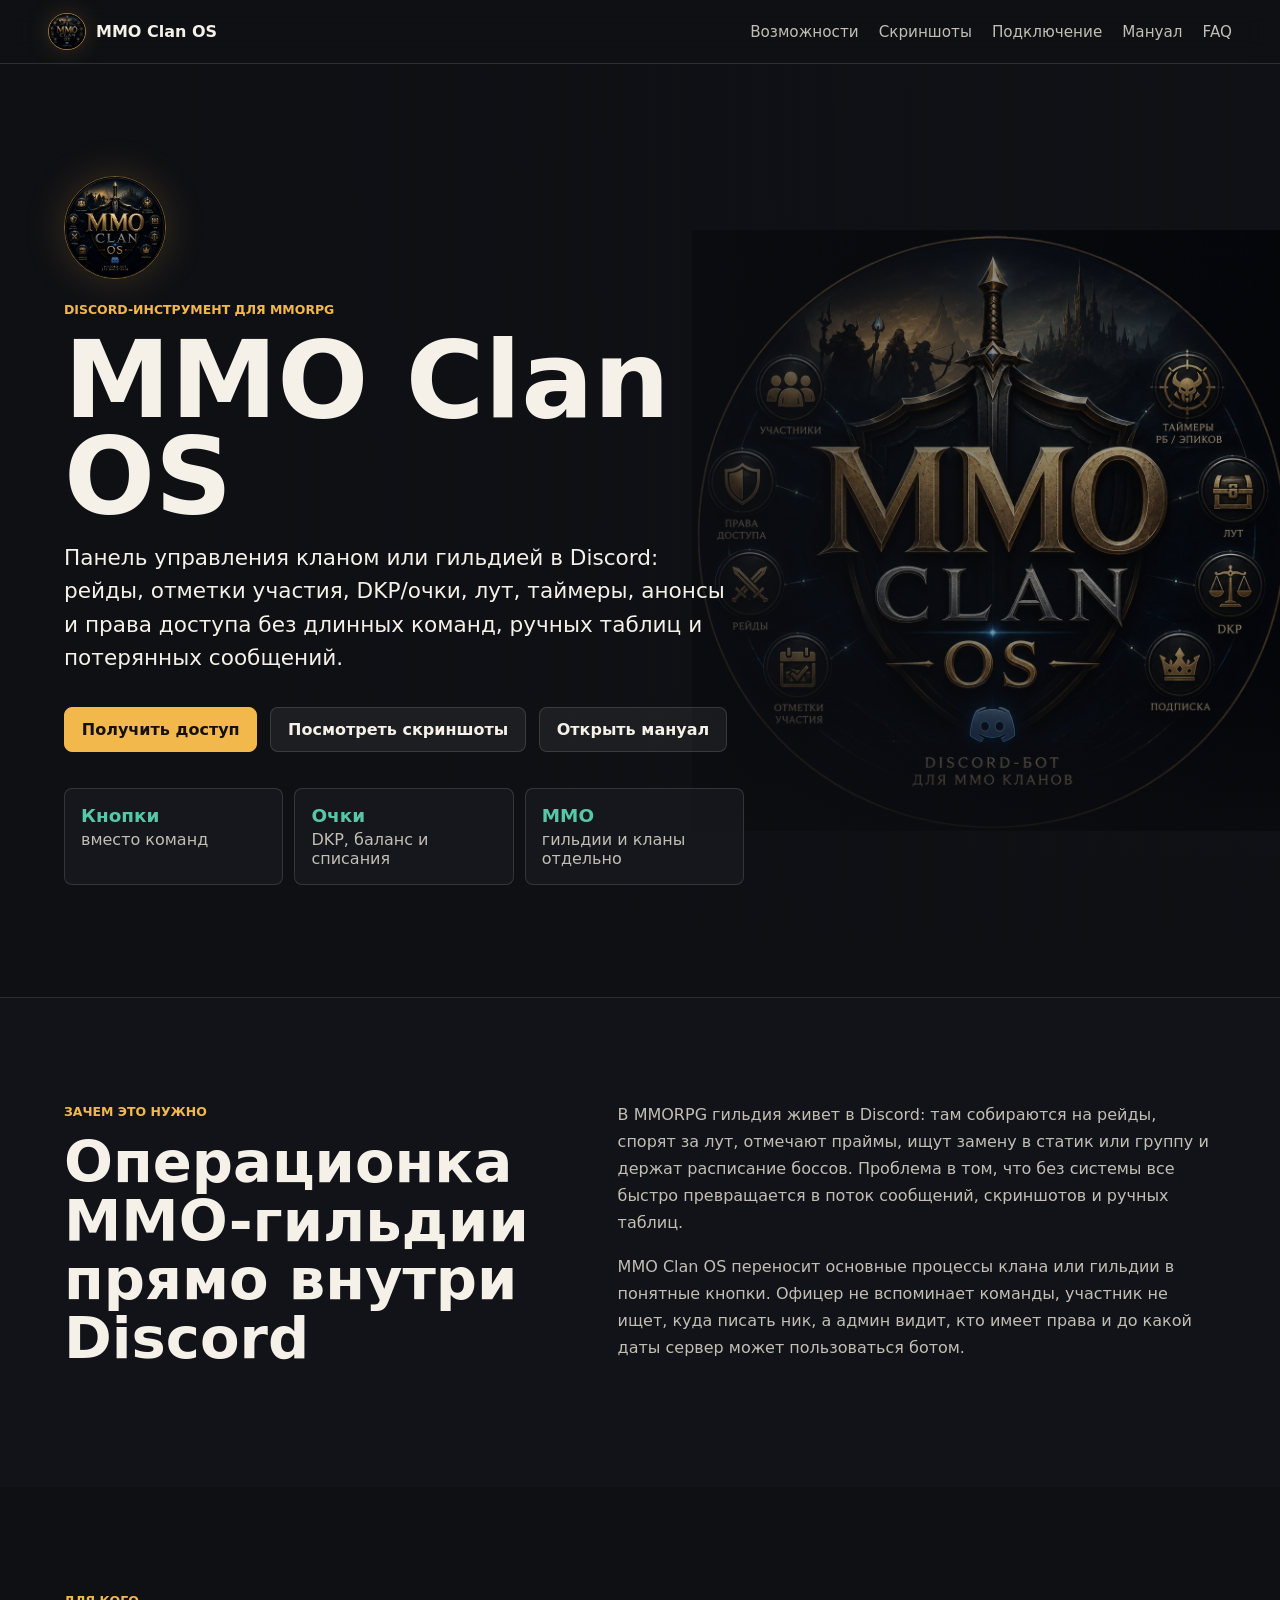
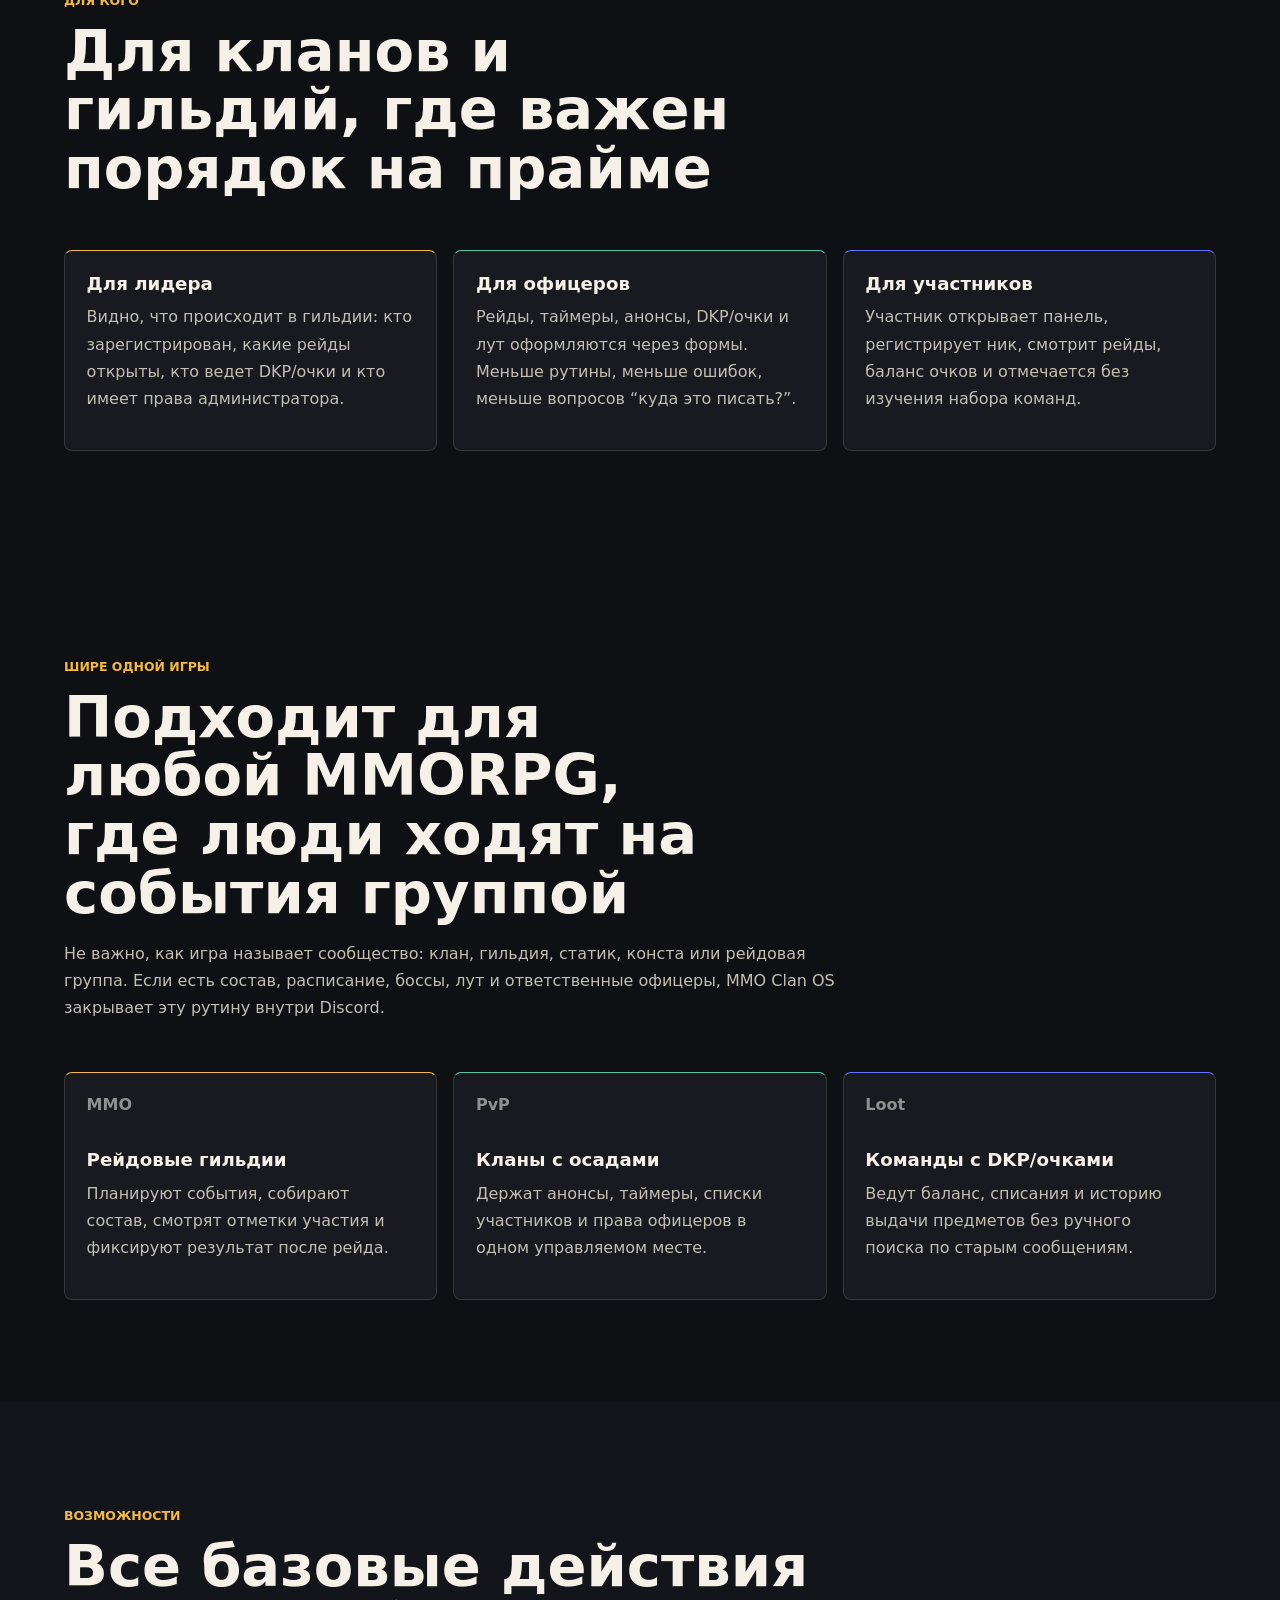
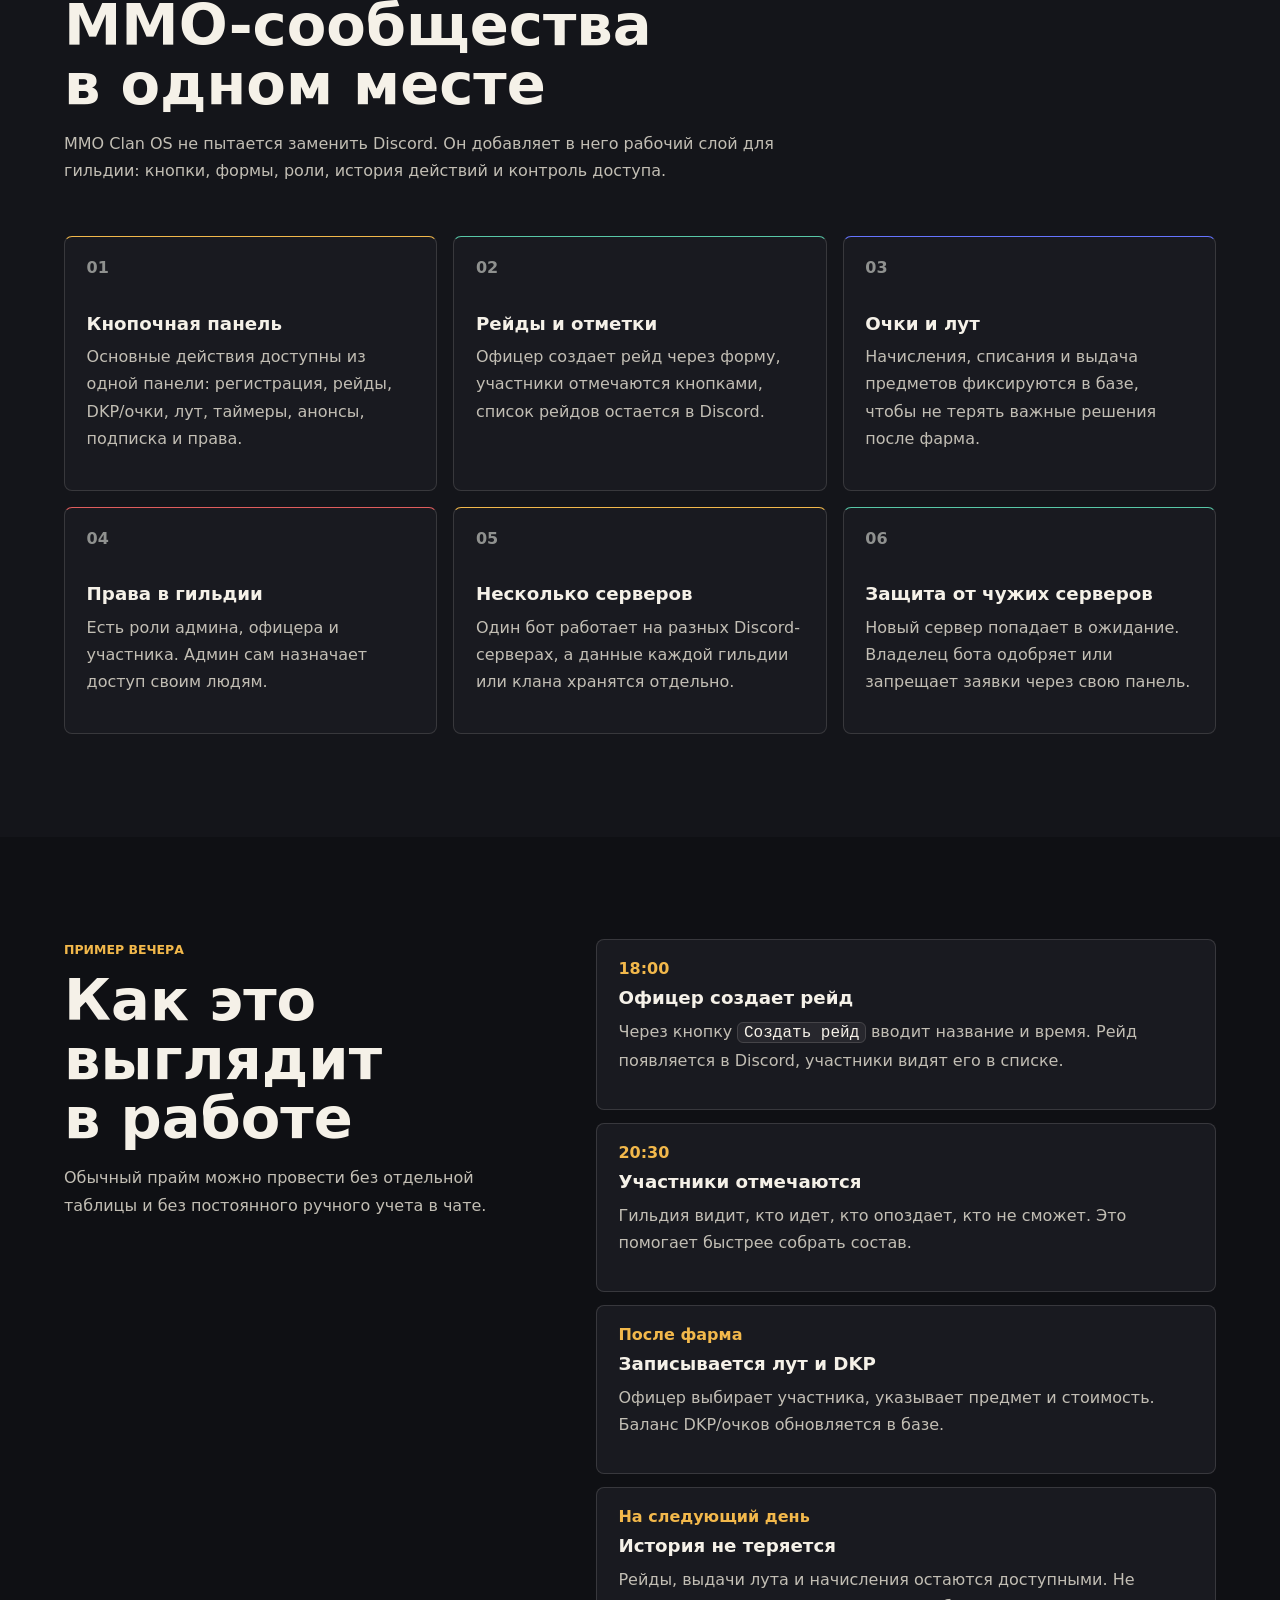
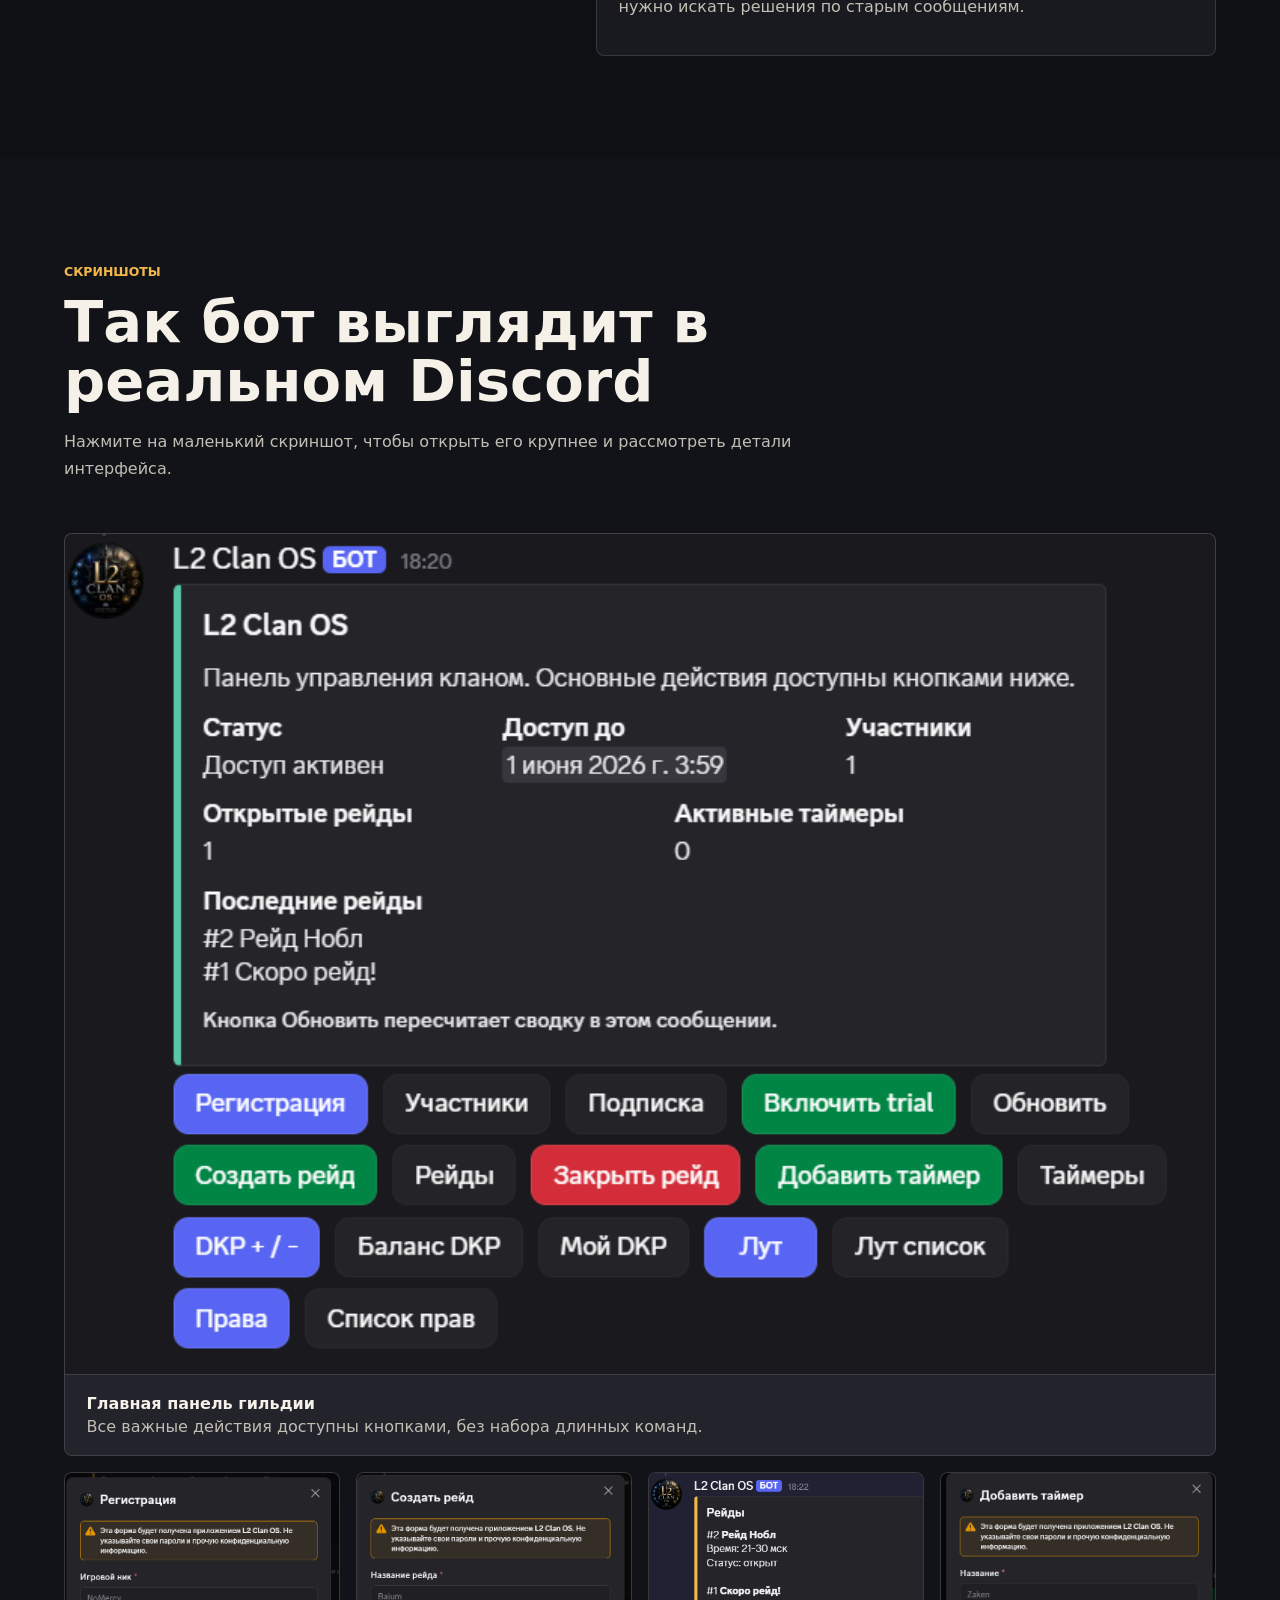
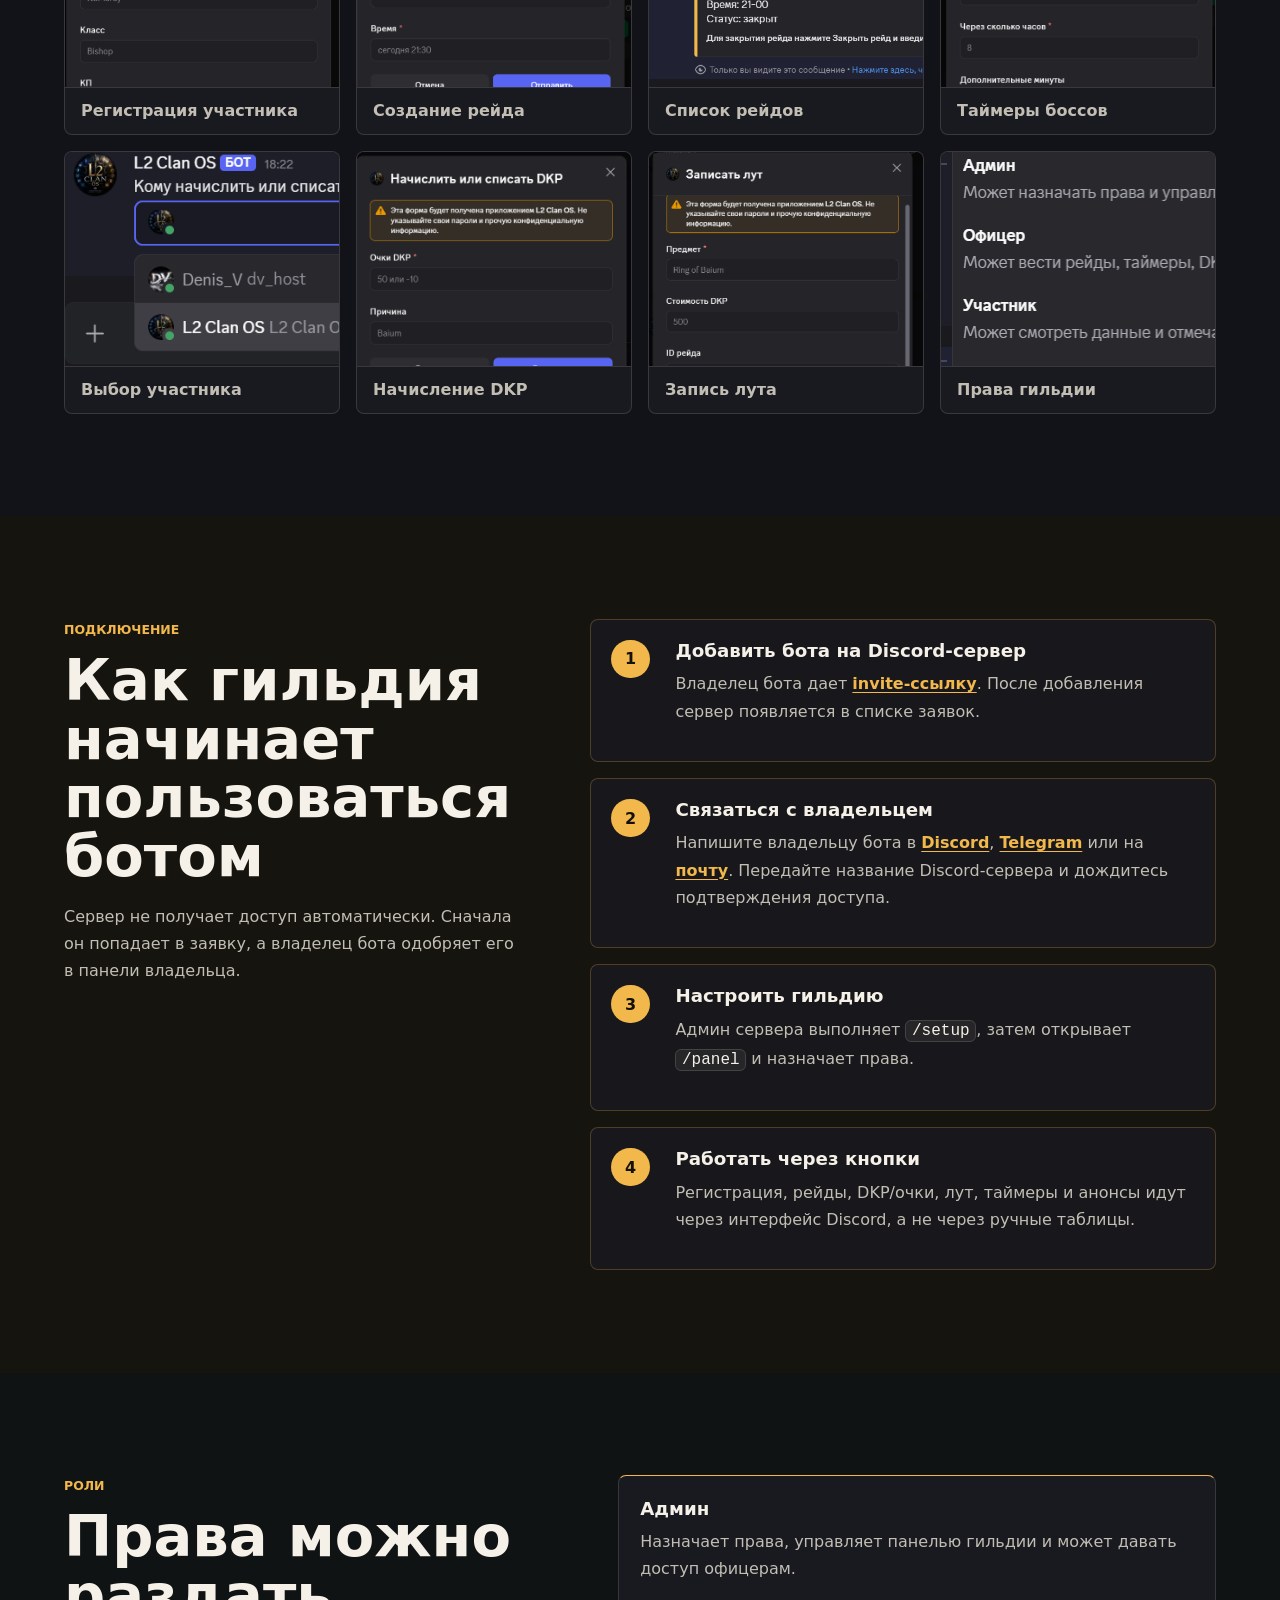
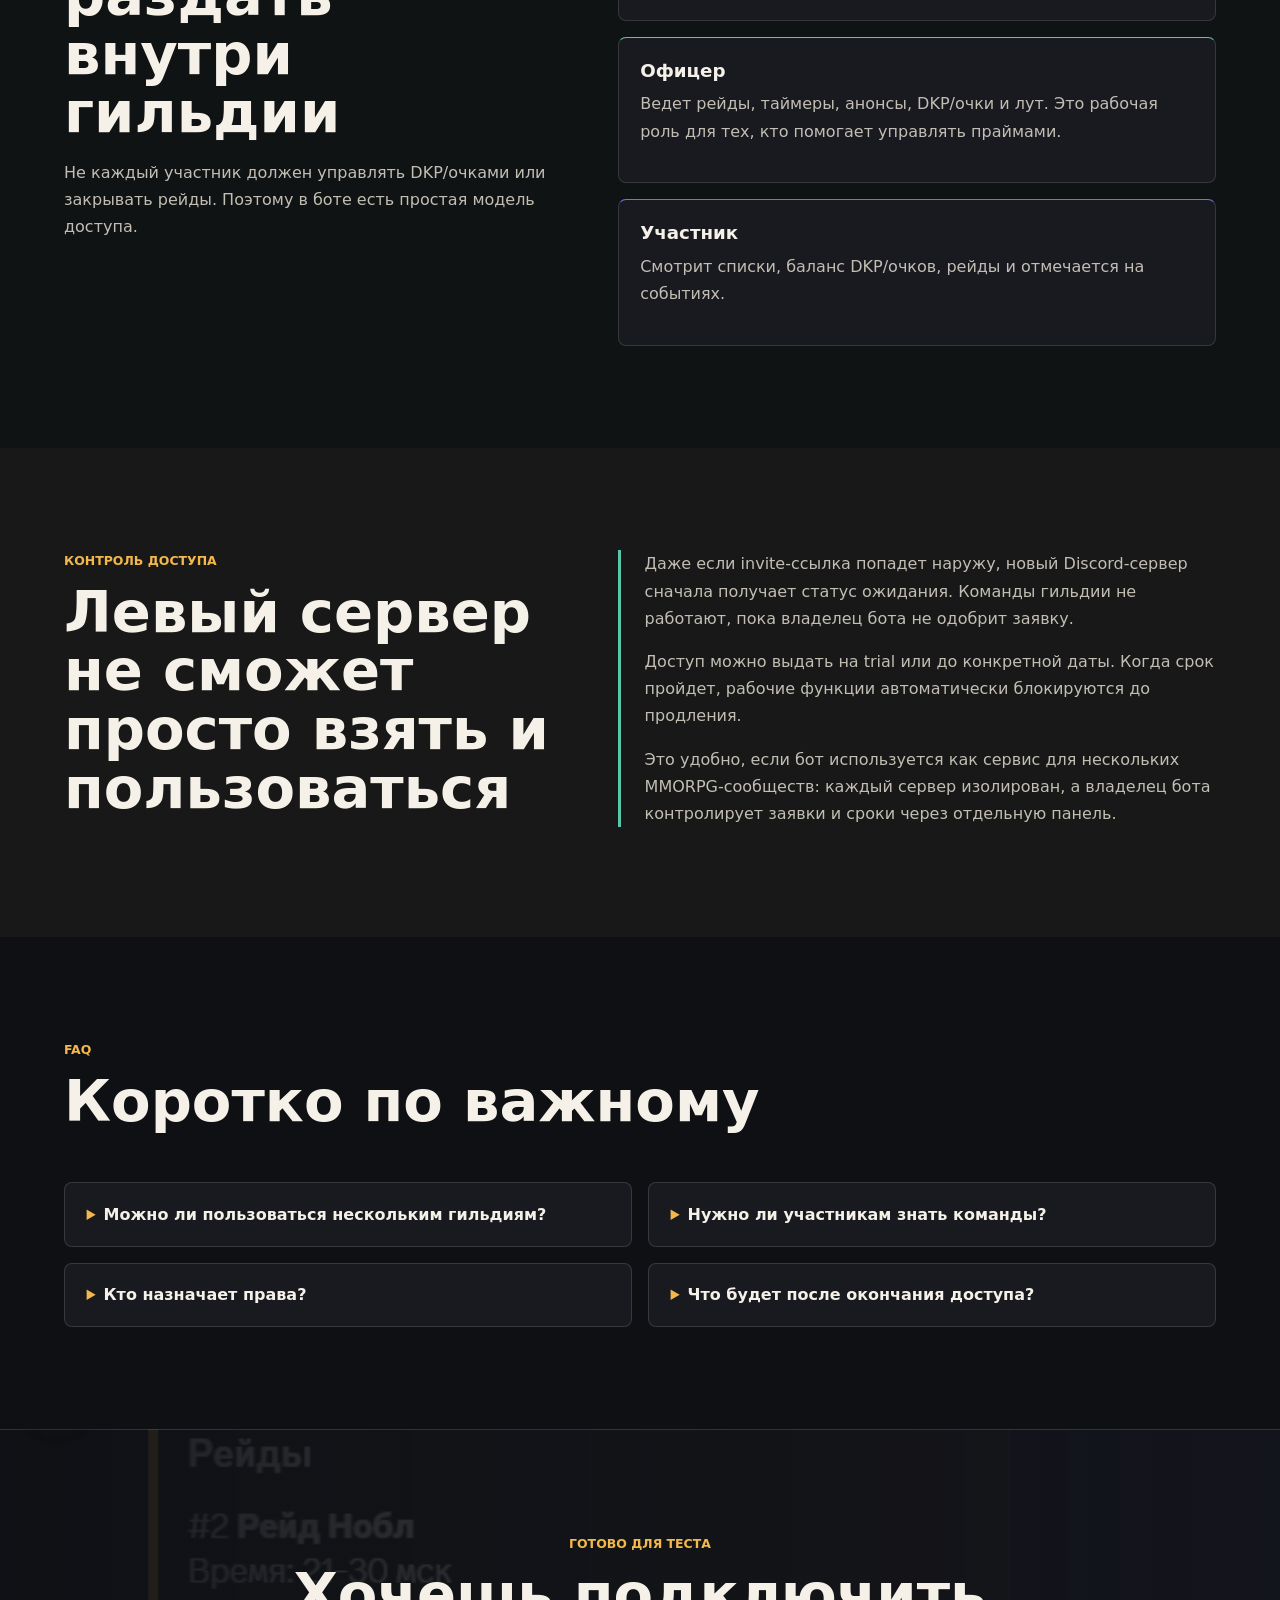
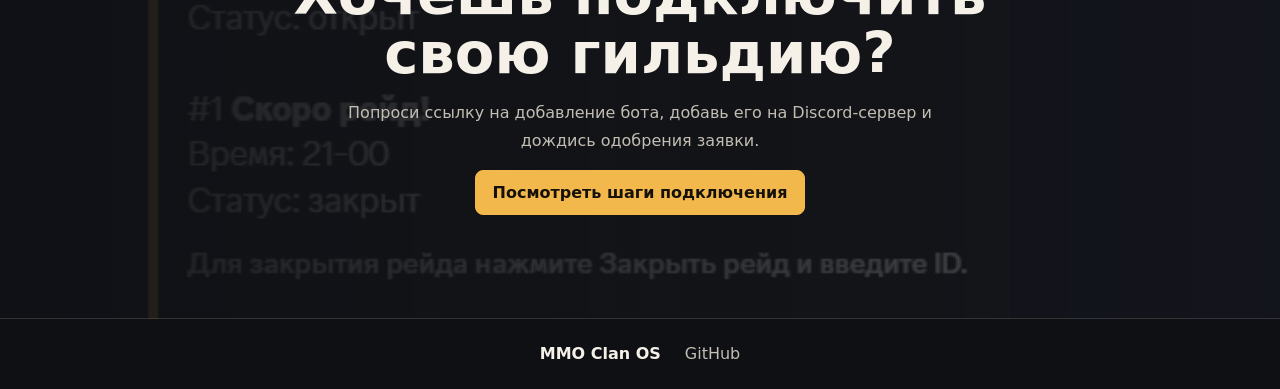
==== commit aed5d881: "Переименовать витрину в MMO Clan OS" ====
--- a/index.html
+++ b/index.html
@@ -3,16 +3,17 @@
   <head>
     <meta charset="utf-8">
     <meta name="viewport" content="width=device-width, initial-scale=1">
-    <meta name="description" content="L2 Clan OS - Discord-бот для Lineage 2 кланов: рейды, DKP, лут, таймеры и права через кнопки.">
-    <title>L2 Clan OS - Discord-бот для Lineage 2 кланов</title>
+    <meta name="description" content="MMO Clan OS - Discord-бот для MMORPG-кланов и гильдий: рейды, DKP/очки, лут, таймеры, анонсы и права через кнопки.">
+    <title>MMO Clan OS - Discord-бот для MMORPG-кланов и гильдий</title>
+    <link rel="icon" href="./assets/icon.png" type="image/png">
     <link rel="stylesheet" href="./assets/site.css">
     <script src="./assets/site.js" defer></script>
   </head>
   <body>
     <header class="site-header">
-      <a class="brand" href="#top" aria-label="L2 Clan OS">
-        <span class="brand-mark">L2</span>
-        <span>L2 Clan OS</span>
+      <a class="brand" href="#top" aria-label="MMO Clan OS">
+        <img class="brand-logo" src="./assets/icon.png" alt="" aria-hidden="true">
+        <span>MMO Clan OS</span>
       </a>
       <nav class="site-nav" aria-label="Основная навигация">
         <a href="#features">Возможности</a>
@@ -28,10 +29,11 @@
         <div class="hero-media" aria-hidden="true"></div>
         <div class="hero-overlay"></div>
         <div class="hero-content">
-          <p class="eyebrow">Discord-инструмент для Lineage 2</p>
-          <h1 id="hero-title">L2 Clan OS</h1>
+          <img class="hero-emblem" src="./assets/icon.png" alt="" aria-hidden="true">
+          <p class="eyebrow">Discord-инструмент для MMORPG</p>
+          <h1 id="hero-title">MMO Clan OS</h1>
           <p class="hero-copy">
-            Клановая панель в Discord: рейды, отметки, DKP, лут, таймеры РБ и права доступа без длинных команд, ручных таблиц и потерянных сообщений.
+            Панель управления кланом или гильдией в Discord: рейды, отметки участия, DKP/очки, лут, таймеры, анонсы и права доступа без длинных команд, ручных таблиц и потерянных сообщений.
           </p>
           <div class="hero-actions" aria-label="Основные действия">
             <a class="button primary" href="#connect">Получить доступ</a>
@@ -44,12 +46,12 @@
               <dd>вместо команд</dd>
             </div>
             <div>
-              <dt>DKP</dt>
-              <dd>баланс и списания</dd>
+              <dt>Очки</dt>
+              <dd>DKP, баланс и списания</dd>
             </div>
             <div>
-              <dt>Мультиклан</dt>
-              <dd>каждый сервер отдельно</dd>
+              <dt>MMO</dt>
+              <dd>гильдии и кланы отдельно</dd>
             </div>
           </dl>
         </div>
@@ -59,14 +61,14 @@
         <div class="section-inner intro-grid">
           <div>
             <p class="eyebrow">Зачем это нужно</p>
-            <h2 id="intro-title">Операционка клана прямо внутри Discord</h2>
+            <h2 id="intro-title">Операционка MMO-гильдии прямо внутри Discord</h2>
           </div>
           <div class="intro-copy">
             <p>
-              В Lineage 2 клан живет в Discord: там собираются на рейды, спорят за лут, отмечают праймы, ищут замену в КП и держат расписание РБ. Проблема в том, что без системы все быстро превращается в поток сообщений, скриншотов и ручных таблиц.
+              В MMORPG гильдия живет в Discord: там собираются на рейды, спорят за лут, отмечают праймы, ищут замену в статик или группу и держат расписание боссов. Проблема в том, что без системы все быстро превращается в поток сообщений, скриншотов и ручных таблиц.
             </p>
             <p>
-              L2 Clan OS переносит основные процессы клана в понятные кнопки. Офицер не вспоминает команды, участник не ищет, куда писать ник, а админ видит, кто имеет права и до какой даты сервер может пользоваться ботом.
+              MMO Clan OS переносит основные процессы клана или гильдии в понятные кнопки. Офицер не вспоминает команды, участник не ищет, куда писать ник, а админ видит, кто имеет права и до какой даты сервер может пользоваться ботом.
             </p>
           </div>
         </div>
@@ -76,20 +78,47 @@
         <div class="section-inner">
           <div class="section-heading">
             <p class="eyebrow">Для кого</p>
-            <h2 id="audience-title">Для кланов, где важен порядок на прайме</h2>
+            <h2 id="audience-title">Для кланов и гильдий, где важен порядок на прайме</h2>
           </div>
           <div class="audience-grid">
             <article>
-              <h3>Для КЛа</h3>
-              <p>Видно, что происходит в клане: кто зарегистрирован, какие рейды открыты, кто ведет DKP и кто имеет права администратора.</p>
+              <h3>Для лидера</h3>
+              <p>Видно, что происходит в гильдии: кто зарегистрирован, какие рейды открыты, кто ведет DKP/очки и кто имеет права администратора.</p>
             </article>
             <article>
               <h3>Для офицеров</h3>
-              <p>Рейды, таймеры, DKP и лут оформляются через формы. Меньше рутины, меньше ошибок, меньше вопросов “куда это писать?”.</p>
+              <p>Рейды, таймеры, анонсы, DKP/очки и лут оформляются через формы. Меньше рутины, меньше ошибок, меньше вопросов “куда это писать?”.</p>
             </article>
             <article>
               <h3>Для участников</h3>
-              <p>Участник открывает панель, регистрирует ник, смотрит рейды, баланс DKP и отмечается без изучения набора команд.</p>
+              <p>Участник открывает панель, регистрирует ник, смотрит рейды, баланс очков и отмечается без изучения набора команд.</p>
+            </article>
+          </div>
+        </div>
+      </section>
+
+      <section class="section game-band" aria-labelledby="game-title">
+        <div class="section-inner">
+          <div class="section-heading">
+            <p class="eyebrow">Шире одной игры</p>
+            <h2 id="game-title">Подходит для любой MMORPG, где люди ходят на события группой</h2>
+            <p>Не важно, как игра называет сообщество: клан, гильдия, статик, конста или рейдовая группа. Если есть состав, расписание, боссы, лут и ответственные офицеры, MMO Clan OS закрывает эту рутину внутри Discord.</p>
+          </div>
+          <div class="feature-grid">
+            <article class="feature-card">
+              <span class="feature-index">MMO</span>
+              <h3>Рейдовые гильдии</h3>
+              <p>Планируют события, собирают состав, смотрят отметки участия и фиксируют результат после рейда.</p>
+            </article>
+            <article class="feature-card">
+              <span class="feature-index">PvP</span>
+              <h3>Кланы с осадами</h3>
+              <p>Держат анонсы, таймеры, списки участников и права офицеров в одном управляемом месте.</p>
+            </article>
+            <article class="feature-card">
+              <span class="feature-index">Loot</span>
+              <h3>Команды с DKP/очками</h3>
+              <p>Ведут баланс, списания и историю выдачи предметов без ручного поиска по старым сообщениям.</p>
             </article>
           </div>
         </div>
@@ -99,14 +128,14 @@
         <div class="section-inner">
           <div class="section-heading">
             <p class="eyebrow">Возможности</p>
-            <h2 id="features-title">Все базовые действия клана в одном месте</h2>
-            <p>L2 Clan OS не пытается заменить Discord. Он аккуратно добавляет в него рабочий слой для клана: кнопки, формы, роли и историю действий.</p>
+            <h2 id="features-title">Все базовые действия MMO-сообщества в одном месте</h2>
+            <p>MMO Clan OS не пытается заменить Discord. Он добавляет в него рабочий слой для гильдии: кнопки, формы, роли, история действий и контроль доступа.</p>
           </div>
           <div class="feature-grid">
             <article class="feature-card">
               <span class="feature-index">01</span>
               <h3>Кнопочная панель</h3>
-              <p>Основные действия доступны из одной панели: регистрация, рейды, DKP, лут, таймеры, подписка и права.</p>
+              <p>Основные действия доступны из одной панели: регистрация, рейды, DKP/очки, лут, таймеры, анонсы, подписка и права.</p>
             </article>
             <article class="feature-card">
               <span class="feature-index">02</span>
@@ -115,18 +144,18 @@
             </article>
             <article class="feature-card">
               <span class="feature-index">03</span>
-              <h3>DKP и лут</h3>
+              <h3>Очки и лут</h3>
               <p>Начисления, списания и выдача предметов фиксируются в базе, чтобы не терять важные решения после фарма.</p>
             </article>
             <article class="feature-card">
               <span class="feature-index">04</span>
-              <h3>Права в клане</h3>
-              <p>Есть роли админа, офицера и участника. Админ клана сам назначает доступ своим людям.</p>
+              <h3>Права в гильдии</h3>
+              <p>Есть роли админа, офицера и участника. Админ сам назначает доступ своим людям.</p>
             </article>
             <article class="feature-card">
               <span class="feature-index">05</span>
-              <h3>Несколько кланов</h3>
-              <p>Один бот работает на разных Discord-серверах, а данные каждого клана хранятся отдельно.</p>
+              <h3>Несколько серверов</h3>
+              <p>Один бот работает на разных Discord-серверах, а данные каждой гильдии или клана хранятся отдельно.</p>
             </article>
             <article class="feature-card">
               <span class="feature-index">06</span>
@@ -144,7 +173,7 @@
             <h2 id="workflow-title">Как это выглядит в работе</h2>
             <p>Обычный прайм можно провести без отдельной таблицы и без постоянного ручного учета в чате.</p>
           </div>
-          <div class="timeline" aria-label="Рабочий процесс клана">
+          <div class="timeline" aria-label="Рабочий процесс гильдии">
             <article>
               <span>18:00</span>
               <h3>Офицер создает рейд</h3>
@@ -153,12 +182,12 @@
             <article>
               <span>20:30</span>
               <h3>Участники отмечаются</h3>
-              <p>Клан видит, кто идет, кто опоздает, кто не сможет. Это помогает быстрее собрать состав.</p>
+              <p>Гильдия видит, кто идет, кто опоздает, кто не сможет. Это помогает быстрее собрать состав.</p>
             </article>
             <article>
               <span>После фарма</span>
               <h3>Записывается лут и DKP</h3>
-              <p>Офицер выбирает участника, указывает предмет и стоимость. Баланс DKP обновляется в базе.</p>
+              <p>Офицер выбирает участника, указывает предмет и стоимость. Баланс DKP/очков обновляется в базе.</p>
             </article>
             <article>
               <span>На следующий день</span>
@@ -178,9 +207,9 @@
           </div>
           <div class="screenshot-feature">
             <figure>
-              <img src="./assets/screenshots/clan-panel.png" alt="Панель управления L2 Clan OS в Discord с кнопками для рейдов, DKP, лута и прав" loading="lazy">
+              <img src="./assets/screenshots/clan-panel.png" alt="Панель управления MMO Clan OS в Discord с кнопками для рейдов, DKP, лута и прав" loading="lazy">
               <figcaption>
-                <strong>Главная панель клана</strong>
+                <strong>Главная панель гильдии</strong>
                 <span>Все важные действия доступны кнопками, без набора длинных команд.</span>
               </figcaption>
             </figure>
@@ -188,7 +217,7 @@
           <div class="screenshot-grid" aria-label="Галерея интерфейса">
             <figure>
               <button class="screenshot-button" type="button" data-full="./assets/screenshots/register-modal.png" data-caption="Регистрация участника" aria-label="Увеличить скриншот: Регистрация участника">
-                <img src="./assets/screenshots/register-modal.png" alt="Форма регистрации участника в L2 Clan OS" loading="lazy">
+                <img src="./assets/screenshots/register-modal.png" alt="Форма регистрации участника в MMO Clan OS" loading="lazy">
                 <span>Увеличить</span>
               </button>
               <figcaption>Регистрация участника</figcaption>
@@ -202,17 +231,17 @@
             </figure>
             <figure>
               <button class="screenshot-button" type="button" data-full="./assets/screenshots/raid-list.png" data-caption="Список рейдов" aria-label="Увеличить скриншот: Список рейдов">
-                <img src="./assets/screenshots/raid-list.png" alt="Список рейдов в L2 Clan OS" loading="lazy">
+                <img src="./assets/screenshots/raid-list.png" alt="Список рейдов в MMO Clan OS" loading="lazy">
                 <span>Увеличить</span>
               </button>
               <figcaption>Список рейдов</figcaption>
             </figure>
             <figure>
-              <button class="screenshot-button" type="button" data-full="./assets/screenshots/timer-modal.png" data-caption="Таймеры РБ" aria-label="Увеличить скриншот: Таймеры РБ">
-                <img src="./assets/screenshots/timer-modal.png" alt="Форма добавления таймера РБ или эпика" loading="lazy">
-                <span>Увеличить</span>
-              </button>
-              <figcaption>Таймеры РБ</figcaption>
+              <button class="screenshot-button" type="button" data-full="./assets/screenshots/timer-modal.png" data-caption="Таймеры боссов" aria-label="Увеличить скриншот: Таймеры боссов">
+                <img src="./assets/screenshots/timer-modal.png" alt="Форма добавления таймера босса или события" loading="lazy">
+                <span>Увеличить</span>
+              </button>
+              <figcaption>Таймеры боссов</figcaption>
             </figure>
             <figure>
               <button class="screenshot-button" type="button" data-full="./assets/screenshots/dkp-user-select.png" data-caption="Выбор участника" aria-label="Увеличить скриншот: Выбор участника">
@@ -230,17 +259,17 @@
             </figure>
             <figure>
               <button class="screenshot-button" type="button" data-full="./assets/screenshots/loot-modal.png" data-caption="Запись лута" aria-label="Увеличить скриншот: Запись лута">
-                <img src="./assets/screenshots/loot-modal.png" alt="Форма записи лута и стоимости DKP" loading="lazy">
+                <img src="./assets/screenshots/loot-modal.png" alt="Форма записи лута и стоимости DKP или очков" loading="lazy">
                 <span>Увеличить</span>
               </button>
               <figcaption>Запись лута</figcaption>
             </figure>
             <figure>
-              <button class="screenshot-button" type="button" data-full="./assets/screenshots/access-role-select.png" data-caption="Права клана" aria-label="Увеличить скриншот: Права клана">
-                <img src="./assets/screenshots/access-role-select.png" alt="Выбор роли участника клана" loading="lazy">
-                <span>Увеличить</span>
-              </button>
-              <figcaption>Права клана</figcaption>
+              <button class="screenshot-button" type="button" data-full="./assets/screenshots/access-role-select.png" data-caption="Права гильдии" aria-label="Увеличить скриншот: Права гильдии">
+                <img src="./assets/screenshots/access-role-select.png" alt="Выбор роли участника гильдии" loading="lazy">
+                <span>Увеличить</span>
+              </button>
+              <figcaption>Права гильдии</figcaption>
             </figure>
           </div>
         </div>
@@ -250,7 +279,7 @@
         <div class="section-inner steps-layout">
           <div class="section-heading sticky-heading">
             <p class="eyebrow">Подключение</p>
-            <h2 id="connect-title">Как клан начинает пользоваться ботом</h2>
+            <h2 id="connect-title">Как гильдия начинает пользоваться ботом</h2>
             <p>Сервер не получает доступ автоматически. Сначала он попадает в заявку, а владелец бота одобряет его в панели владельца.</p>
           </div>
           <ol class="steps">
@@ -282,7 +311,7 @@
             <li>
               <span>3</span>
               <div>
-                <h3>Настроить клан</h3>
+                <h3>Настроить гильдию</h3>
                 <p>Админ сервера выполняет <code>/setup</code>, затем открывает <code>/panel</code> и назначает права.</p>
               </div>
             </li>
@@ -290,7 +319,7 @@
               <span>4</span>
               <div>
                 <h3>Работать через кнопки</h3>
-                <p>Регистрация, рейды, DKP, лут и таймеры идут через интерфейс Discord, а не через ручные таблицы.</p>
+                <p>Регистрация, рейды, DKP/очки, лут, таймеры и анонсы идут через интерфейс Discord, а не через ручные таблицы.</p>
               </div>
             </li>
           </ol>
@@ -301,21 +330,21 @@
         <div class="section-inner roles-layout">
           <div>
             <p class="eyebrow">Роли</p>
-            <h2 id="roles-title">Права можно раздать внутри клана</h2>
-            <p>Не каждый участник должен управлять DKP или закрывать рейды. Поэтому в боте есть простая модель доступа.</p>
-          </div>
-          <div class="role-list" aria-label="Роли в клане">
+            <h2 id="roles-title">Права можно раздать внутри гильдии</h2>
+            <p>Не каждый участник должен управлять DKP/очками или закрывать рейды. Поэтому в боте есть простая модель доступа.</p>
+          </div>
+          <div class="role-list" aria-label="Роли в гильдии">
             <article>
               <h3>Админ</h3>
-              <p>Назначает права, управляет клановой панелью и может давать доступ офицерам.</p>
+              <p>Назначает права, управляет панелью гильдии и может давать доступ офицерам.</p>
             </article>
             <article>
               <h3>Офицер</h3>
-              <p>Ведет рейды, таймеры, DKP и лут. Это рабочая роль для тех, кто помогает управлять праймами.</p>
+              <p>Ведет рейды, таймеры, анонсы, DKP/очки и лут. Это рабочая роль для тех, кто помогает управлять праймами.</p>
             </article>
             <article>
               <h3>Участник</h3>
-              <p>Смотрит списки, баланс DKP, рейды и отмечается на событиях.</p>
+              <p>Смотрит списки, баланс DKP/очков, рейды и отмечается на событиях.</p>
             </article>
           </div>
         </div>
@@ -329,13 +358,13 @@
           </div>
           <div class="security-copy">
             <p>
-              Даже если invite-ссылка попадет наружу, новый Discord-сервер сначала получает статус ожидания. Команды клана не работают, пока владелец бота не одобрит заявку.
+              Даже если invite-ссылка попадет наружу, новый Discord-сервер сначала получает статус ожидания. Команды гильдии не работают, пока владелец бота не одобрит заявку.
             </p>
             <p>
-              Доступ можно выдать на trial или до конкретной даты. Когда срок пройдет, клановые команды автоматически блокируются до продления.
+              Доступ можно выдать на trial или до конкретной даты. Когда срок пройдет, рабочие функции автоматически блокируются до продления.
             </p>
             <p>
-              Это удобно, если бот используется как сервис для нескольких кланов: каждый сервер изолирован, а владелец бота контролирует заявки и сроки через отдельную панель.
+              Это удобно, если бот используется как сервис для нескольких MMORPG-сообществ: каждый сервер изолирован, а владелец бота контролирует заявки и сроки через отдельную панель.
             </p>
           </div>
         </div>
@@ -349,20 +378,20 @@
           </div>
           <div class="faq-grid">
             <details>
-              <summary>Можно ли пользоваться нескольким кланам?</summary>
-              <p>Да. Один Discord-сервер считается одним кланом, данные каждого сервера разделены по своему ID.</p>
+              <summary>Можно ли пользоваться нескольким гильдиям?</summary>
+              <p>Да. Один Discord-сервер считается одной гильдией или кланом, данные каждого сервера разделены по своему ID.</p>
             </details>
             <details>
               <summary>Нужно ли участникам знать команды?</summary>
-              <p>Почти нет. Главные действия вынесены в кнопки и формы: регистрация, рейды, DKP, лут, таймеры и права.</p>
+              <p>Почти нет. Главные действия вынесены в кнопки и формы: регистрация, рейды, DKP/очки, лут, таймеры, анонсы и права.</p>
             </details>
             <details>
               <summary>Кто назначает права?</summary>
-              <p>Админ клана назначает роли через панель: админ, офицер или участник. Владелец Discord-сервера всегда считается админом.</p>
+              <p>Админ гильдии назначает роли через панель: админ, офицер или участник. Владелец Discord-сервера всегда считается админом.</p>
             </details>
             <details>
               <summary>Что будет после окончания доступа?</summary>
-              <p>Клановые команды перестанут работать, пока владелец бота не продлит срок доступа.</p>
+              <p>Команды гильдии перестанут работать, пока владелец бота не продлит срок доступа.</p>
             </details>
           </div>
         </div>
@@ -371,7 +400,7 @@
       <section class="cta" aria-labelledby="cta-title">
         <div class="cta-inner">
           <p class="eyebrow">Готово для теста</p>
-          <h2 id="cta-title">Хочешь подключить свой клан?</h2>
+          <h2 id="cta-title">Хочешь подключить свою гильдию?</h2>
           <p>Попроси ссылку на добавление бота, добавь его на Discord-сервер и дождись одобрения заявки.</p>
           <a class="button primary" href="#connect">Посмотреть шаги подключения</a>
         </div>
@@ -388,8 +417,8 @@
     </div>
 
     <footer class="site-footer">
-      <span>L2 Clan OS</span>
-      <a href="https://github.com/den063rus-design/L2_Clan_OS">GitHub</a>
+      <span>MMO Clan OS</span>
+      <a href="https://github.com/den063rus-design/MMO_Clan_OS_public">GitHub</a>
     </footer>
   </body>
 </html>
--- a/assets/site.css
+++ b/assets/site.css
@@ -86,6 +86,15 @@
   font-weight: 800;
 }
 
+.brand-logo {
+  width: 2.35rem;
+  height: 2.35rem;
+  border: 1px solid rgba(242, 184, 75, 0.65);
+  border-radius: 50%;
+  object-fit: cover;
+  box-shadow: 0 0 24px rgba(242, 184, 75, 0.18);
+}
+
 .brand-mark {
   display: grid;
   width: 2rem;
@@ -132,7 +141,7 @@
 }
 
 .manual-page .hero h1 {
-  max-width: 11ch;
+  max-width: 13ch;
   font-size: clamp(3.1rem, 6.2vw, 5.3rem);
 }
 
@@ -140,8 +149,8 @@
   position: absolute;
   inset: 0;
   background:
-    linear-gradient(90deg, rgba(15, 16, 20, 0.95) 0%, rgba(15, 16, 20, 0.84) 38%, rgba(15, 16, 20, 0.35) 100%),
-    url("./screenshots/clan-panel.png") center right / min(880px, 76vw) auto no-repeat,
+    linear-gradient(90deg, rgba(15, 16, 20, 0.97) 0%, rgba(15, 16, 20, 0.82) 42%, rgba(15, 16, 20, 0.25) 100%),
+    url("./icon.png") center right / min(620px, 46vw) auto no-repeat,
     #101116;
   transform: scale(1.02);
 }
@@ -156,6 +165,16 @@
 .hero-content {
   position: relative;
   width: min(720px, 100%);
+}
+
+.hero-emblem {
+  width: clamp(4.4rem, 8vw, 6.8rem);
+  height: clamp(4.4rem, 8vw, 6.8rem);
+  margin-bottom: 1.25rem;
+  border: 1px solid rgba(242, 184, 75, 0.45);
+  border-radius: 50%;
+  object-fit: cover;
+  box-shadow: 0 0 42px rgba(242, 184, 75, 0.18);
 }
 
 .eyebrow {
@@ -176,8 +195,8 @@
 
 h1 {
   margin-bottom: 1rem;
-  max-width: 9ch;
-  font-size: 7rem;
+  max-width: 11ch;
+  font-size: 6.7rem;
   line-height: 0.9;
   letter-spacing: 0;
 }
@@ -748,7 +767,7 @@
   .hero-media {
     background:
       linear-gradient(180deg, rgba(15, 16, 20, 0.9), rgba(15, 16, 20, 0.72)),
-      url("./screenshots/clan-panel.png") center bottom / 980px auto no-repeat,
+      url("./icon.png") center bottom / min(620px, 74vw) auto no-repeat,
       #101116;
     opacity: 0.92;
   }
@@ -806,7 +825,7 @@
   .hero-media {
     background:
       linear-gradient(180deg, rgba(15, 16, 20, 0.98), rgba(15, 16, 20, 0.9)),
-      url("./screenshots/clan-panel.png") center bottom / 820px auto no-repeat,
+      url("./icon.png") center bottom / min(520px, 92vw) auto no-repeat,
       #101116;
   }
 
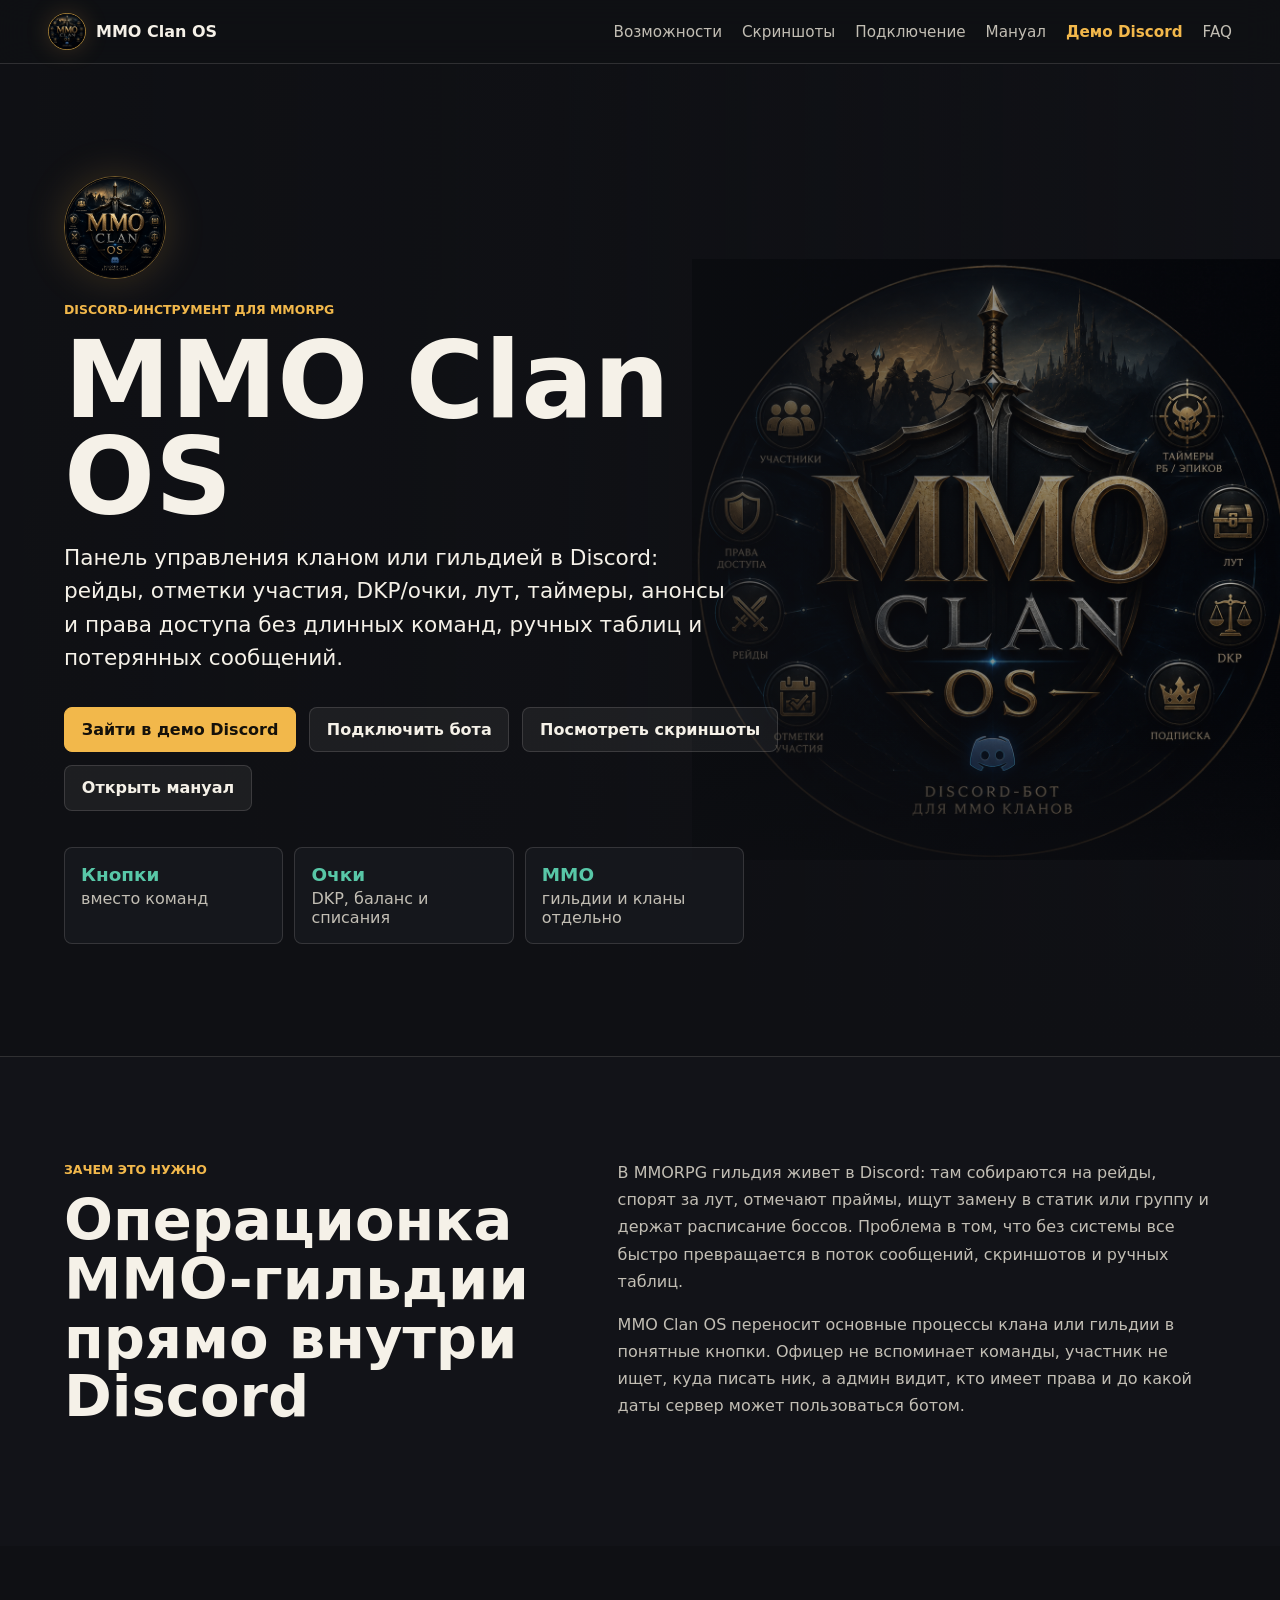
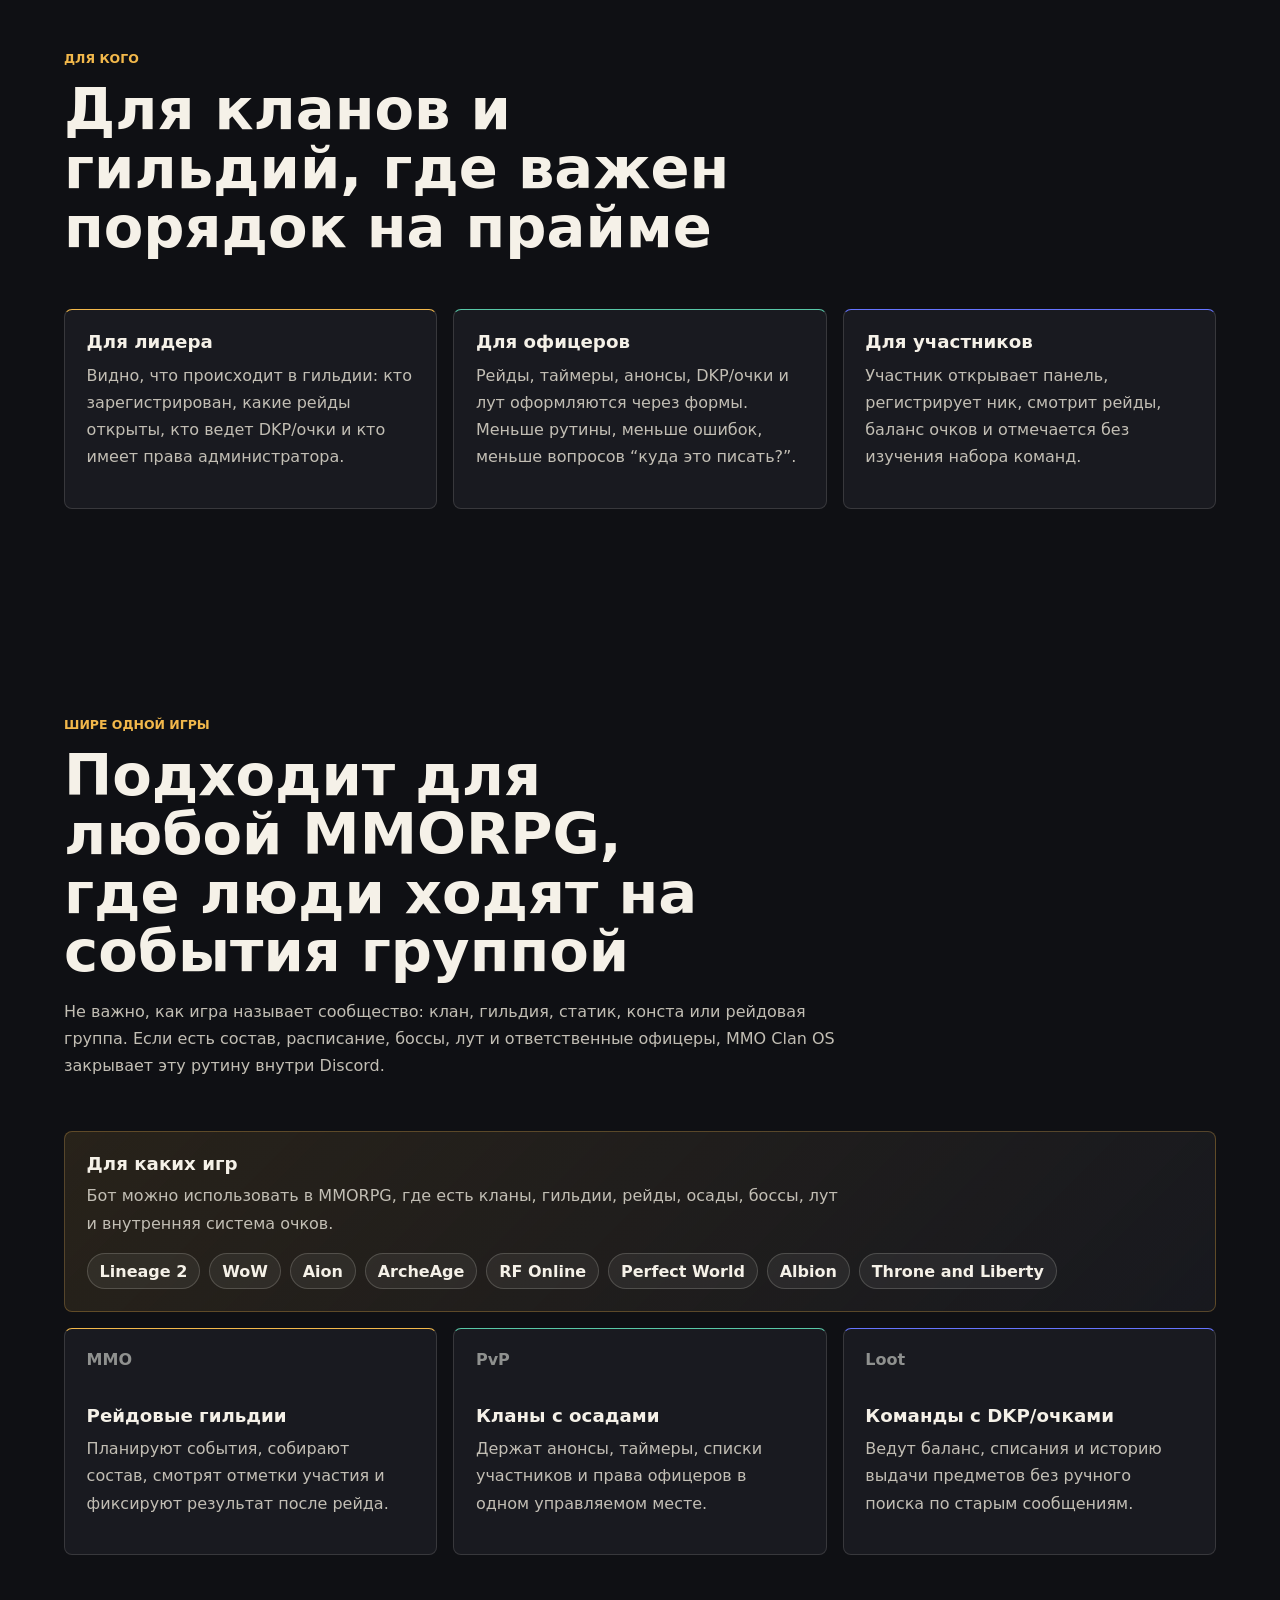
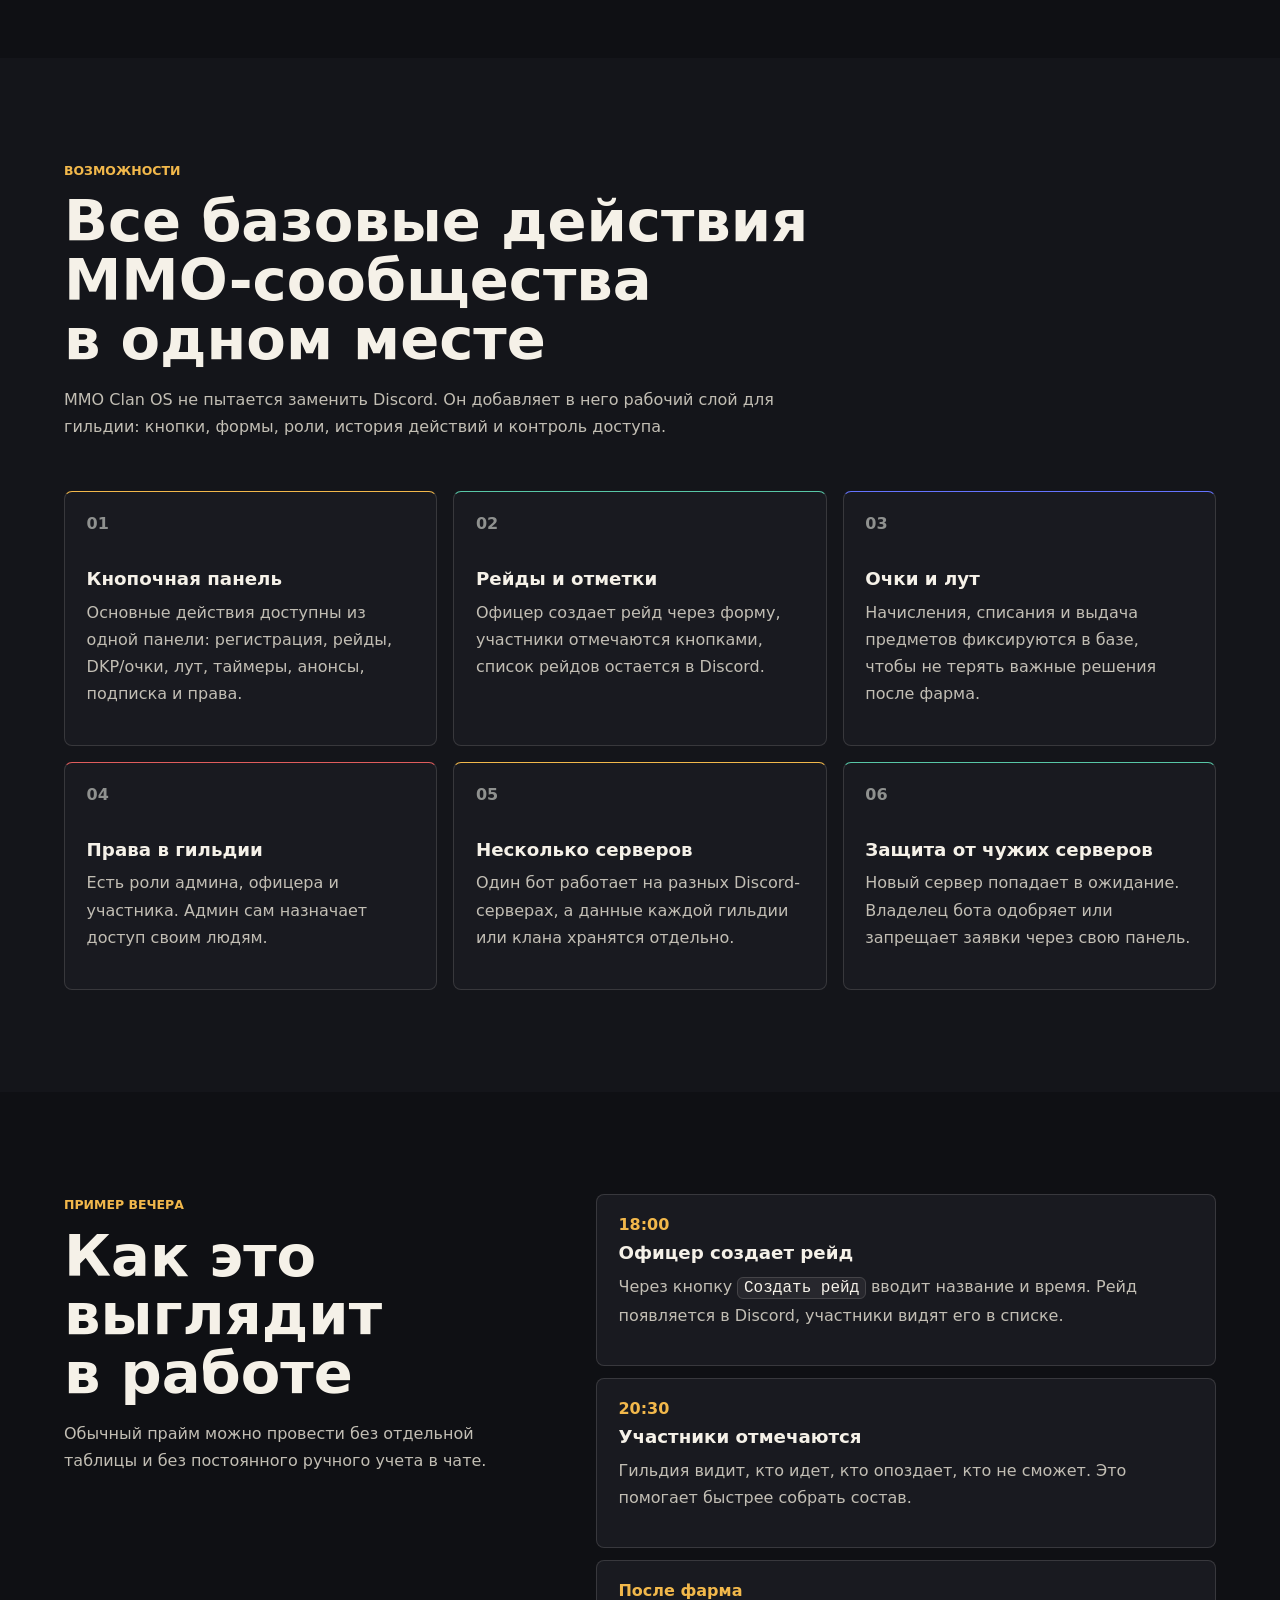
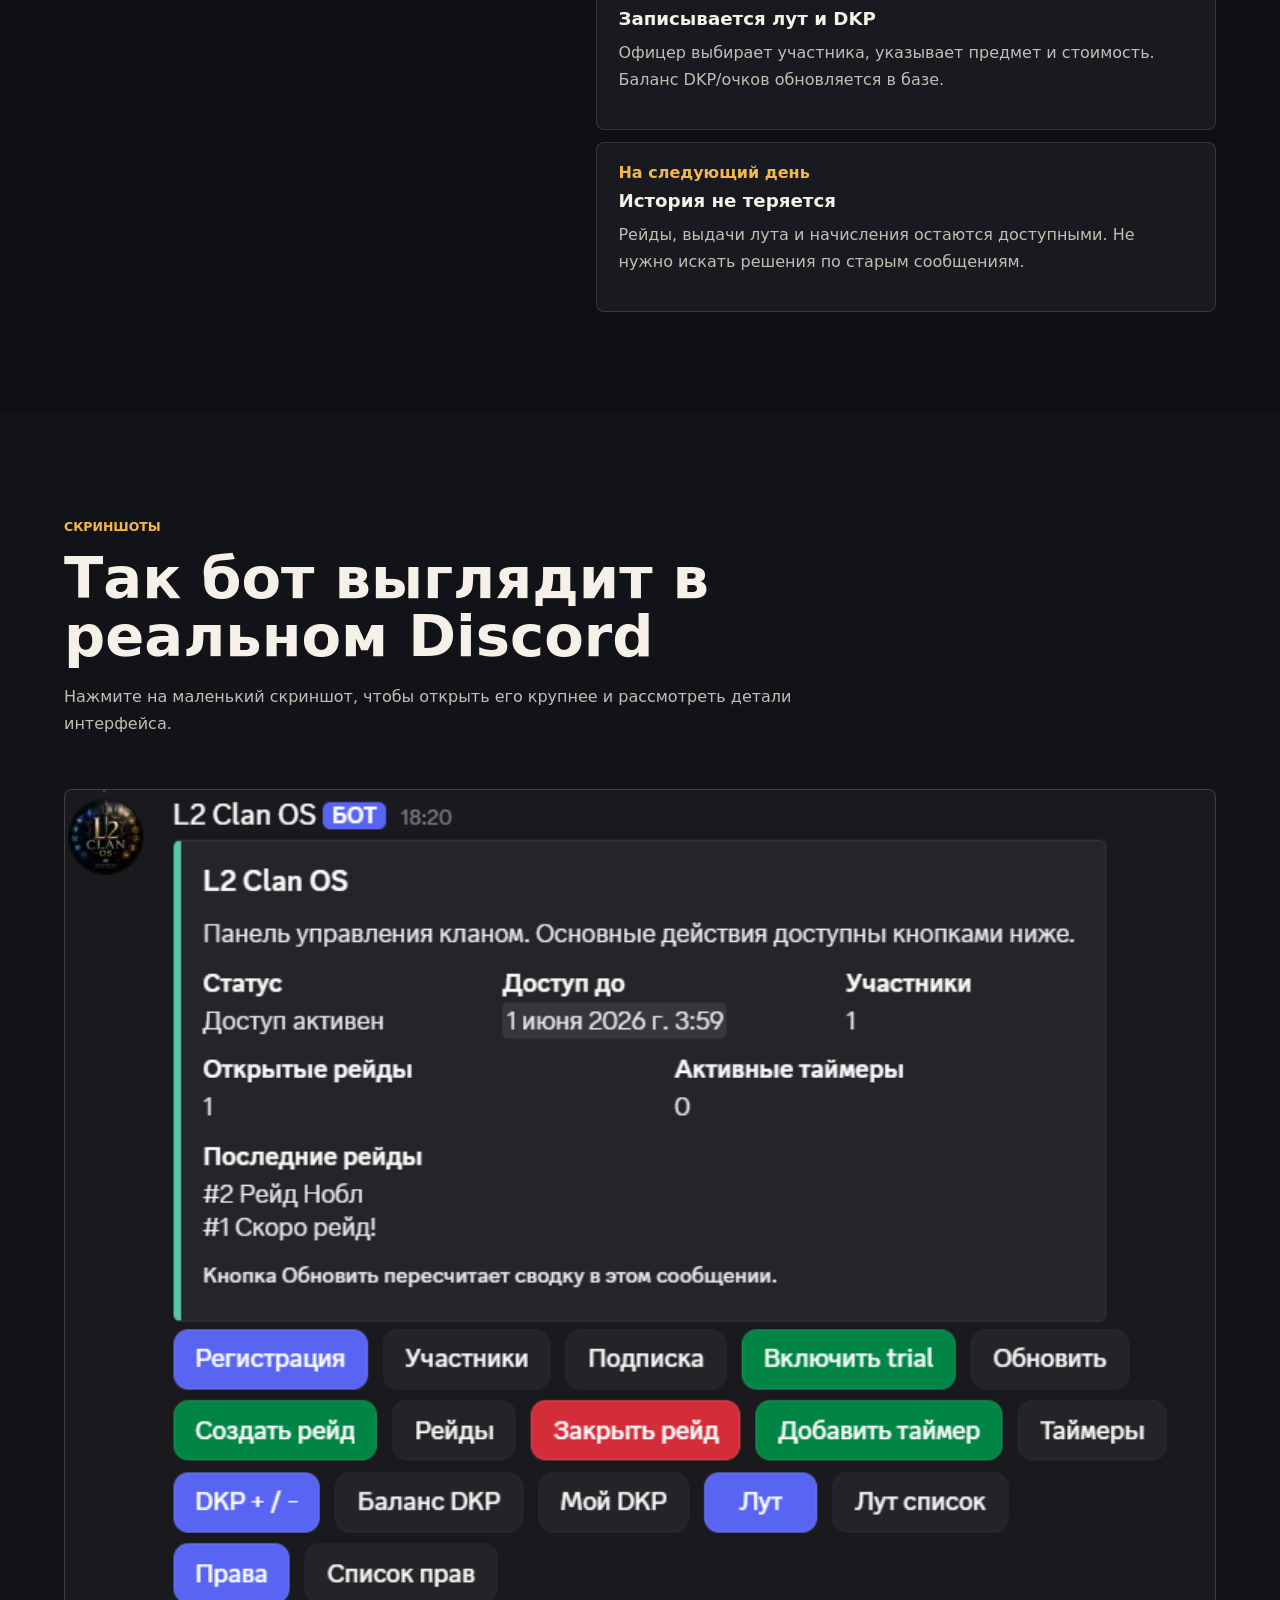
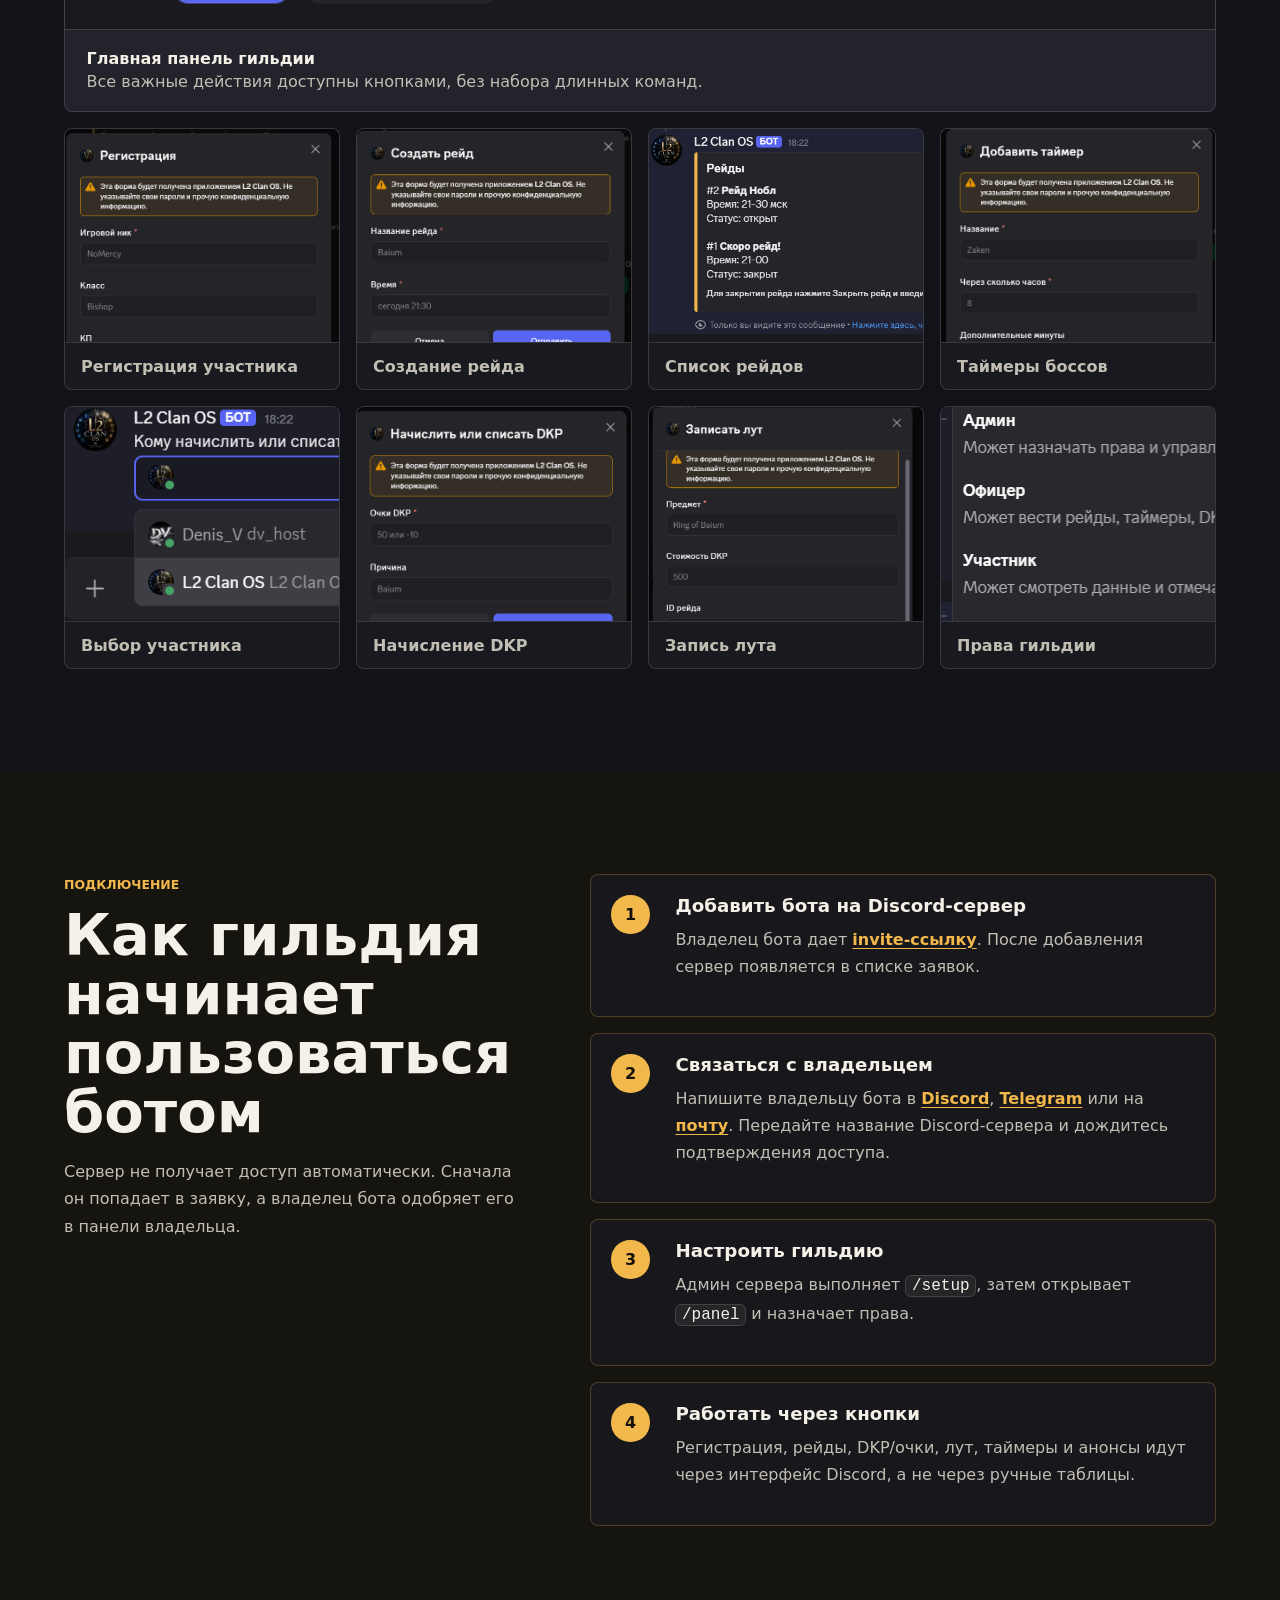
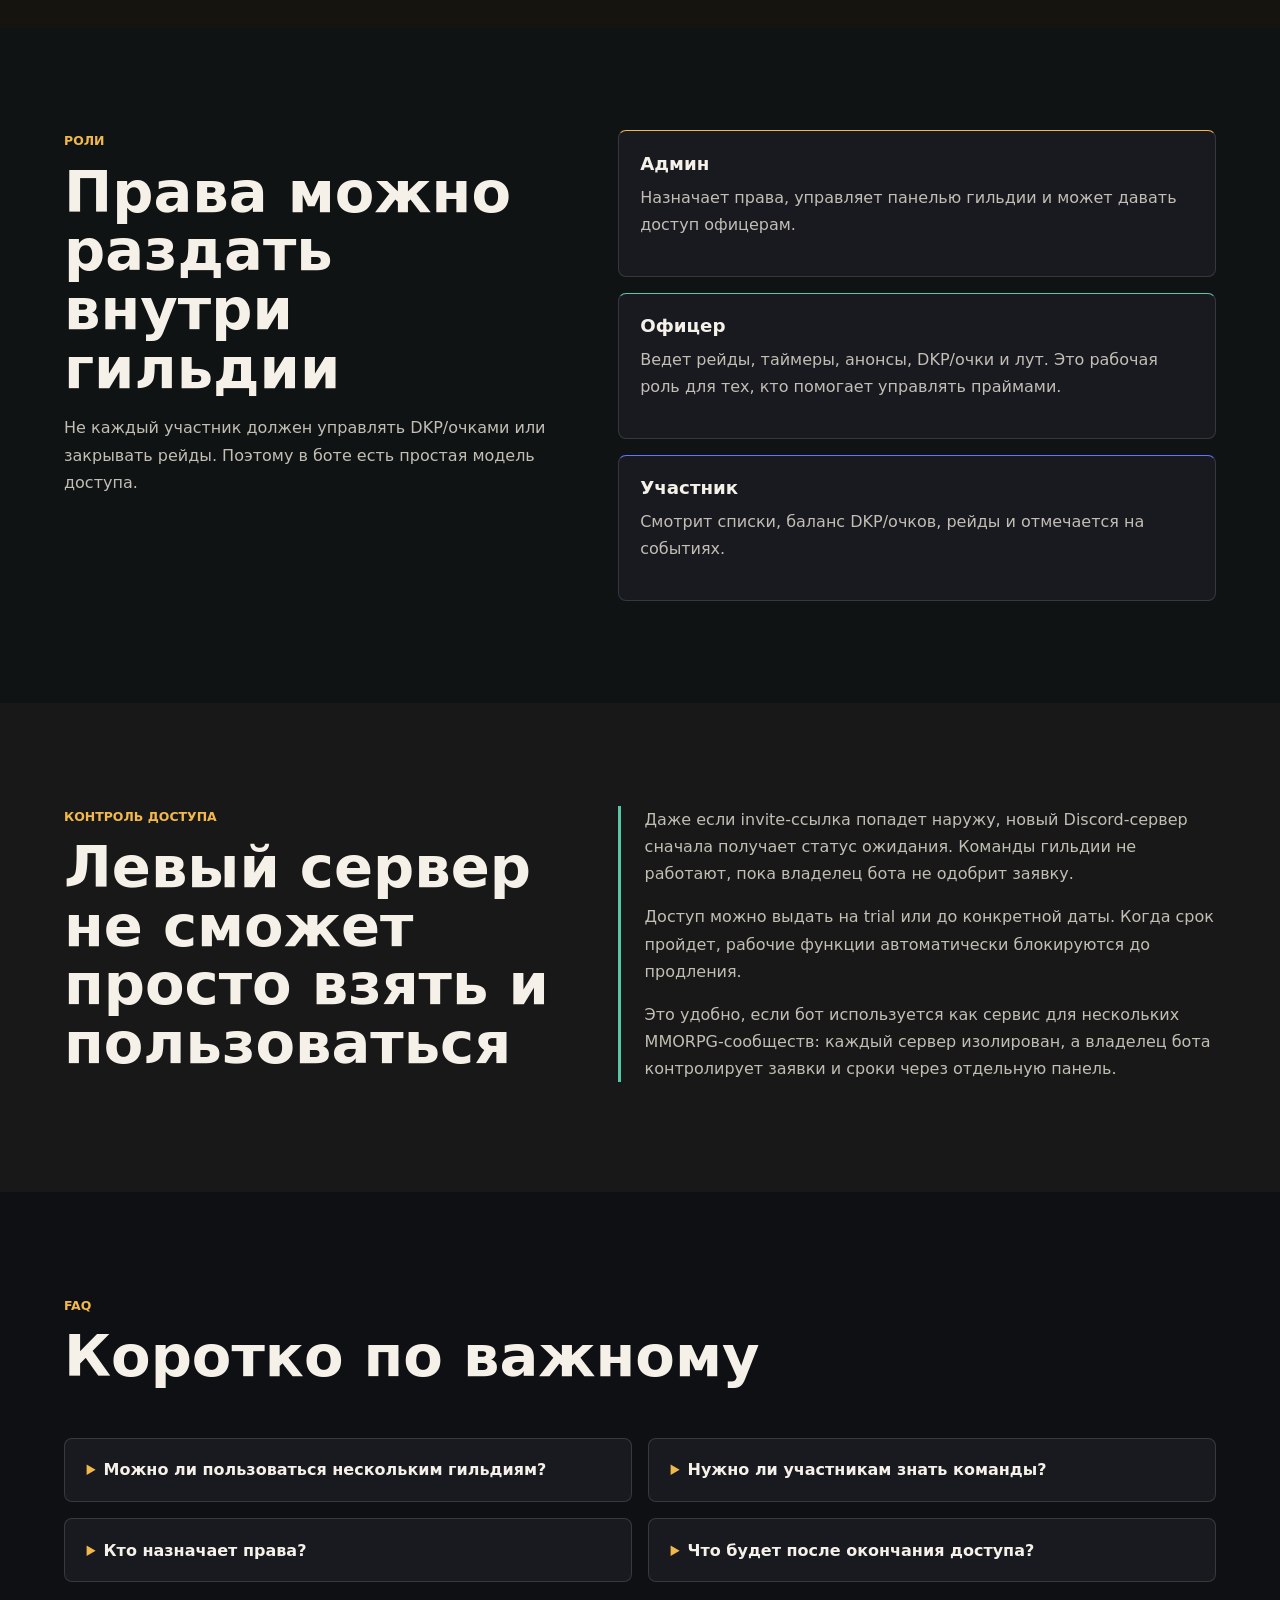
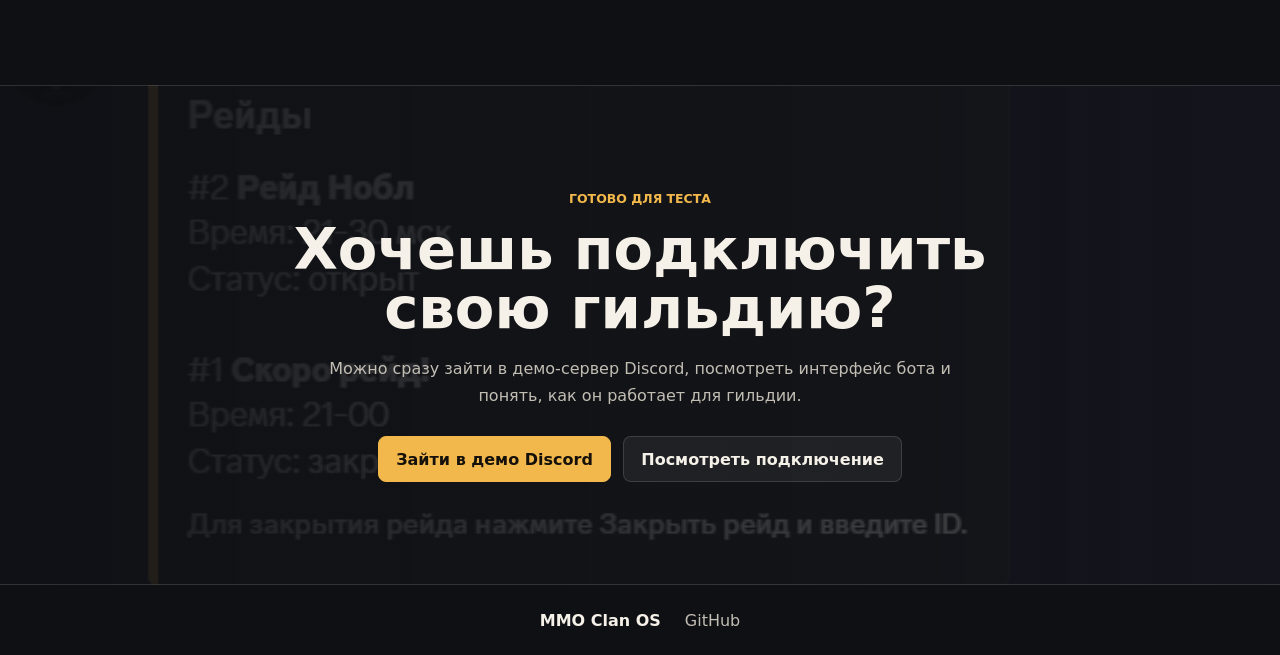
==== commit a5339b81: "Добавить демо Discord и список игр" ====
--- a/index.html
+++ b/index.html
@@ -20,6 +20,7 @@
         <a href="#screens">Скриншоты</a>
         <a href="#connect">Подключение</a>
         <a href="./manual.html">Мануал</a>
+        <a class="nav-demo" href="https://discord.gg/wZZ3CzPwrw" target="_blank" rel="noopener">Демо Discord</a>
         <a href="#faq">FAQ</a>
       </nav>
     </header>
@@ -36,7 +37,8 @@
             Панель управления кланом или гильдией в Discord: рейды, отметки участия, DKP/очки, лут, таймеры, анонсы и права доступа без длинных команд, ручных таблиц и потерянных сообщений.
           </p>
           <div class="hero-actions" aria-label="Основные действия">
-            <a class="button primary" href="#connect">Получить доступ</a>
+            <a class="button primary" href="https://discord.gg/wZZ3CzPwrw" target="_blank" rel="noopener">Зайти в демо Discord</a>
+            <a class="button secondary" href="#connect">Подключить бота</a>
             <a class="button secondary" href="#screens">Посмотреть скриншоты</a>
             <a class="button secondary" href="./manual.html">Открыть мануал</a>
           </div>
@@ -103,6 +105,20 @@
             <p class="eyebrow">Шире одной игры</p>
             <h2 id="game-title">Подходит для любой MMORPG, где люди ходят на события группой</h2>
             <p>Не важно, как игра называет сообщество: клан, гильдия, статик, конста или рейдовая группа. Если есть состав, расписание, боссы, лут и ответственные офицеры, MMO Clan OS закрывает эту рутину внутри Discord.</p>
+          </div>
+          <div class="game-list" aria-label="Для каких игр подходит MMO Clan OS">
+            <h3>Для каких игр</h3>
+            <p>Бот можно использовать в MMORPG, где есть кланы, гильдии, рейды, осады, боссы, лут и внутренняя система очков.</p>
+            <ul>
+              <li>Lineage 2</li>
+              <li>WoW</li>
+              <li>Aion</li>
+              <li>ArcheAge</li>
+              <li>RF Online</li>
+              <li>Perfect World</li>
+              <li>Albion</li>
+              <li>Throne and Liberty</li>
+            </ul>
           </div>
           <div class="feature-grid">
             <article class="feature-card">
@@ -401,8 +417,11 @@
         <div class="cta-inner">
           <p class="eyebrow">Готово для теста</p>
           <h2 id="cta-title">Хочешь подключить свою гильдию?</h2>
-          <p>Попроси ссылку на добавление бота, добавь его на Discord-сервер и дождись одобрения заявки.</p>
-          <a class="button primary" href="#connect">Посмотреть шаги подключения</a>
+          <p>Можно сразу зайти в демо-сервер Discord, посмотреть интерфейс бота и понять, как он работает для гильдии.</p>
+          <div class="cta-actions">
+            <a class="button primary" href="https://discord.gg/wZZ3CzPwrw" target="_blank" rel="noopener">Зайти в демо Discord</a>
+            <a class="button secondary" href="#connect">Посмотреть подключение</a>
+          </div>
         </div>
       </section>
     </main>
--- a/assets/site.css
+++ b/assets/site.css
@@ -124,6 +124,11 @@
   color: var(--gold);
 }
 
+.site-nav .nav-demo {
+  color: var(--gold);
+  font-weight: 900;
+}
+
 .hero {
   position: relative;
   min-height: min(760px, calc(100svh - 7rem));
@@ -376,6 +381,41 @@
 
 .feature-band {
   background: #14151a;
+}
+
+.game-list {
+  border: 1px solid rgba(242, 184, 75, 0.28);
+  border-radius: 8px;
+  background: linear-gradient(135deg, rgba(242, 184, 75, 0.11), rgba(25, 26, 32, 0.92));
+  margin-bottom: 1rem;
+  padding: 1.35rem;
+}
+
+.game-list h3 {
+  margin-bottom: 0.45rem;
+}
+
+.game-list p {
+  max-width: 760px;
+  margin-bottom: 1rem;
+}
+
+.game-list ul {
+  display: flex;
+  flex-wrap: wrap;
+  gap: 0.55rem;
+  margin: 0;
+  padding: 0;
+  list-style: none;
+}
+
+.game-list li {
+  border: 1px solid rgba(245, 241, 232, 0.18);
+  border-radius: 999px;
+  background: rgba(255, 255, 255, 0.06);
+  padding: 0.48rem 0.75rem;
+  color: var(--text);
+  font-weight: 800;
 }
 
 .feature-grid {
@@ -736,6 +776,14 @@
   margin-left: auto;
 }
 
+.cta-actions {
+  display: flex;
+  flex-wrap: wrap;
+  justify-content: center;
+  gap: 0.8rem;
+  margin-top: 1.7rem;
+}
+
 .site-footer {
   display: flex;
   flex-wrap: wrap;
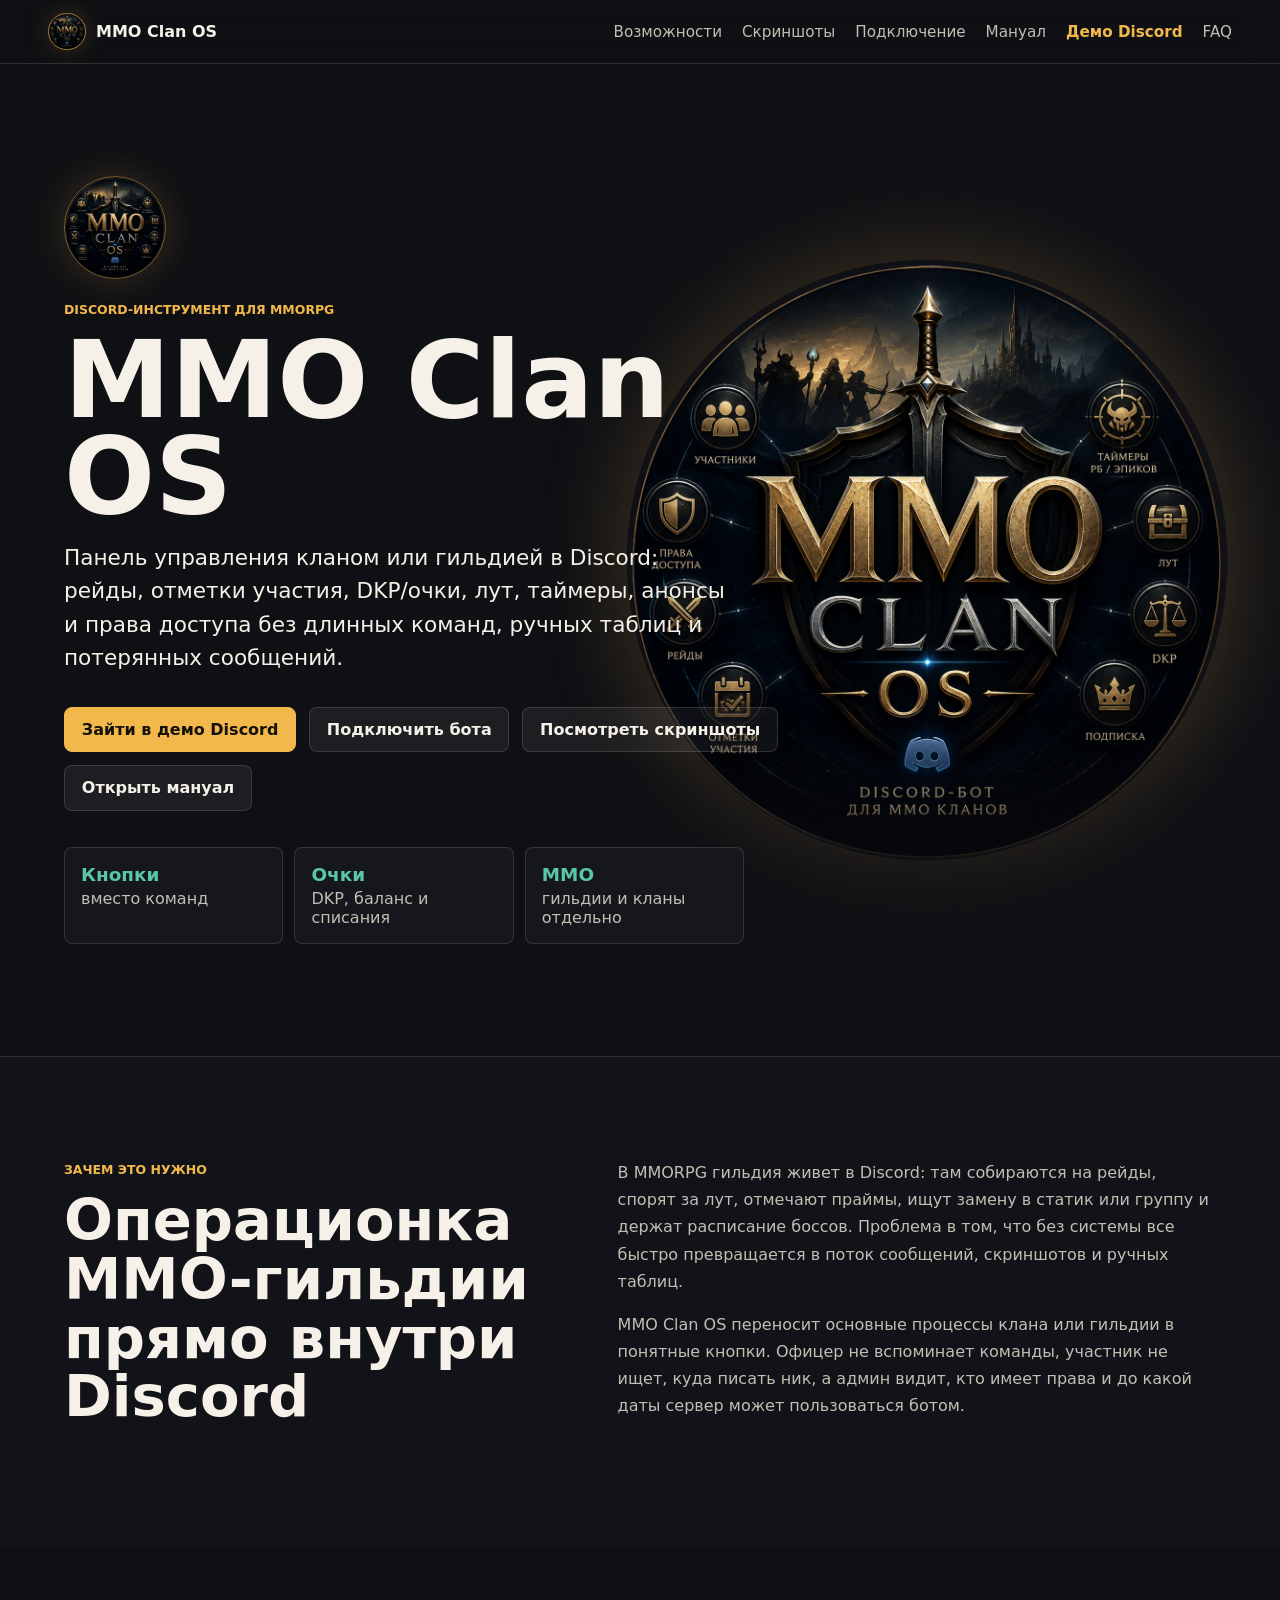
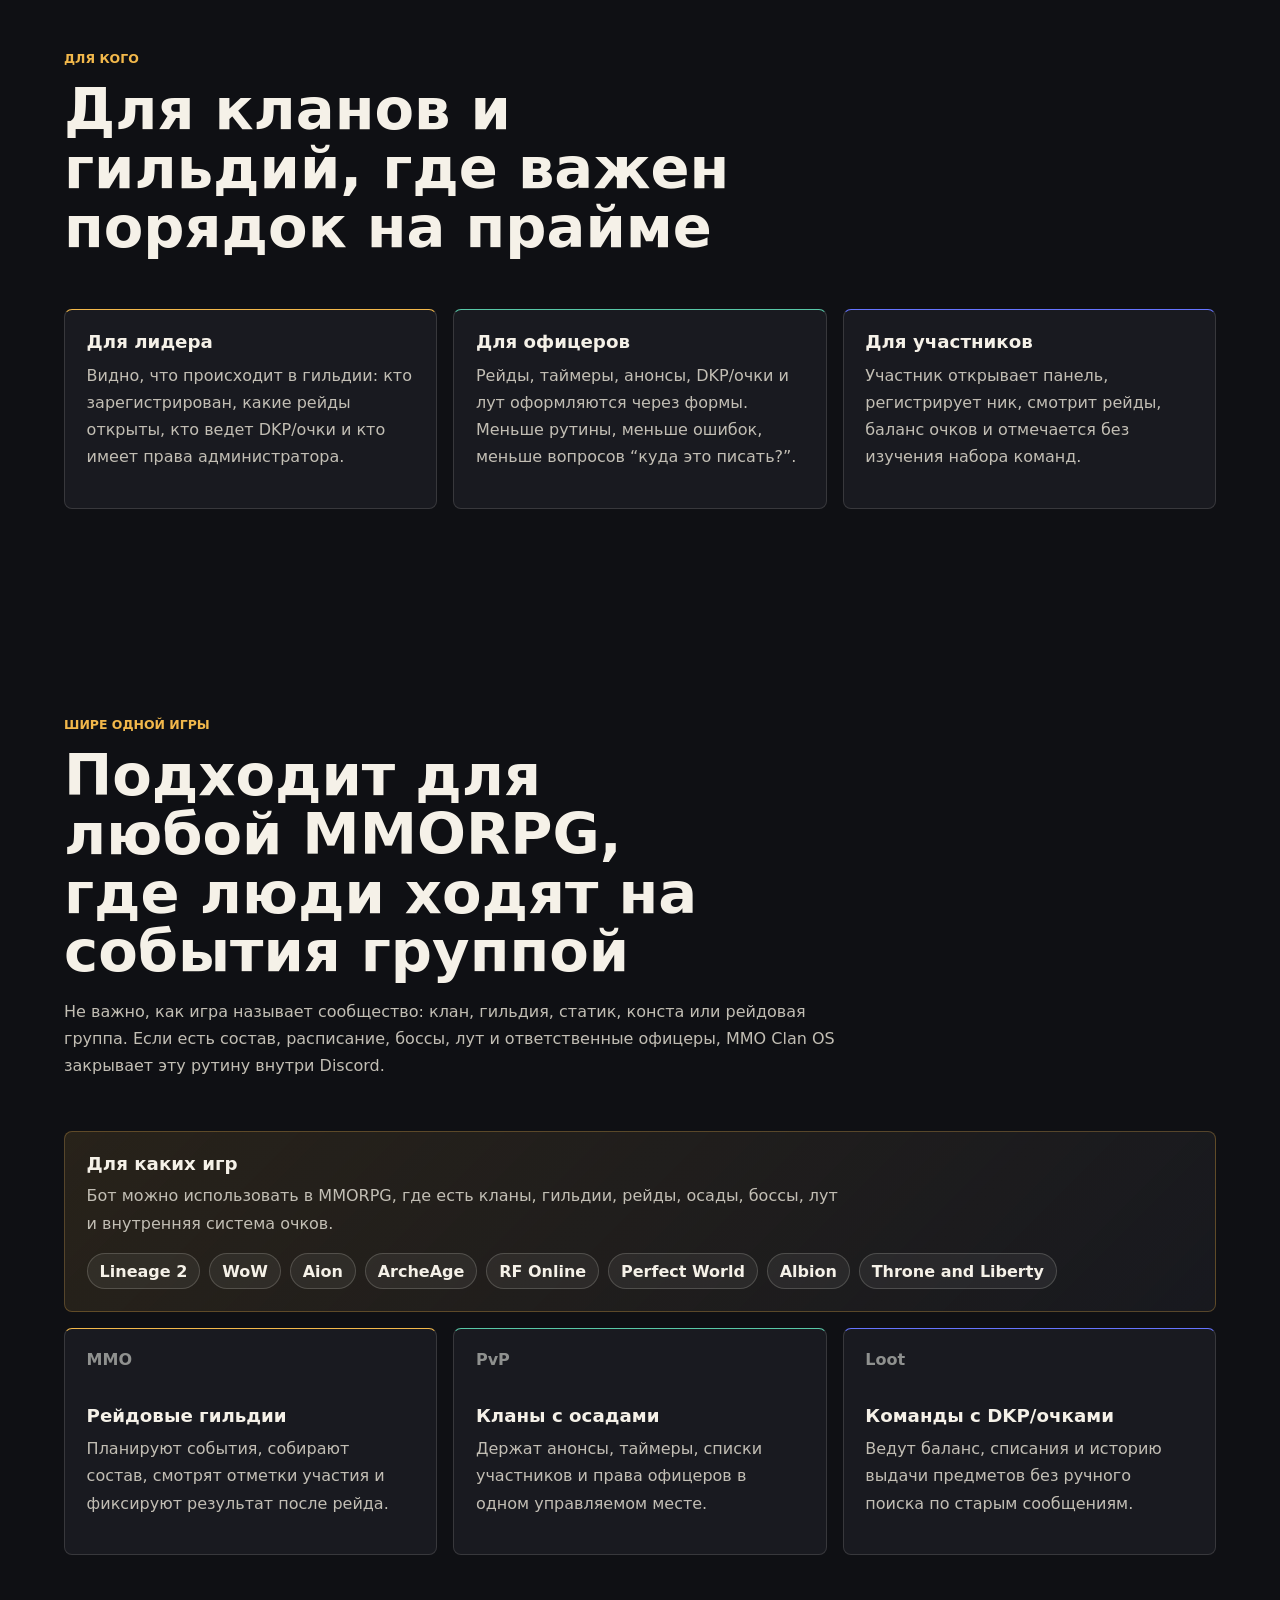
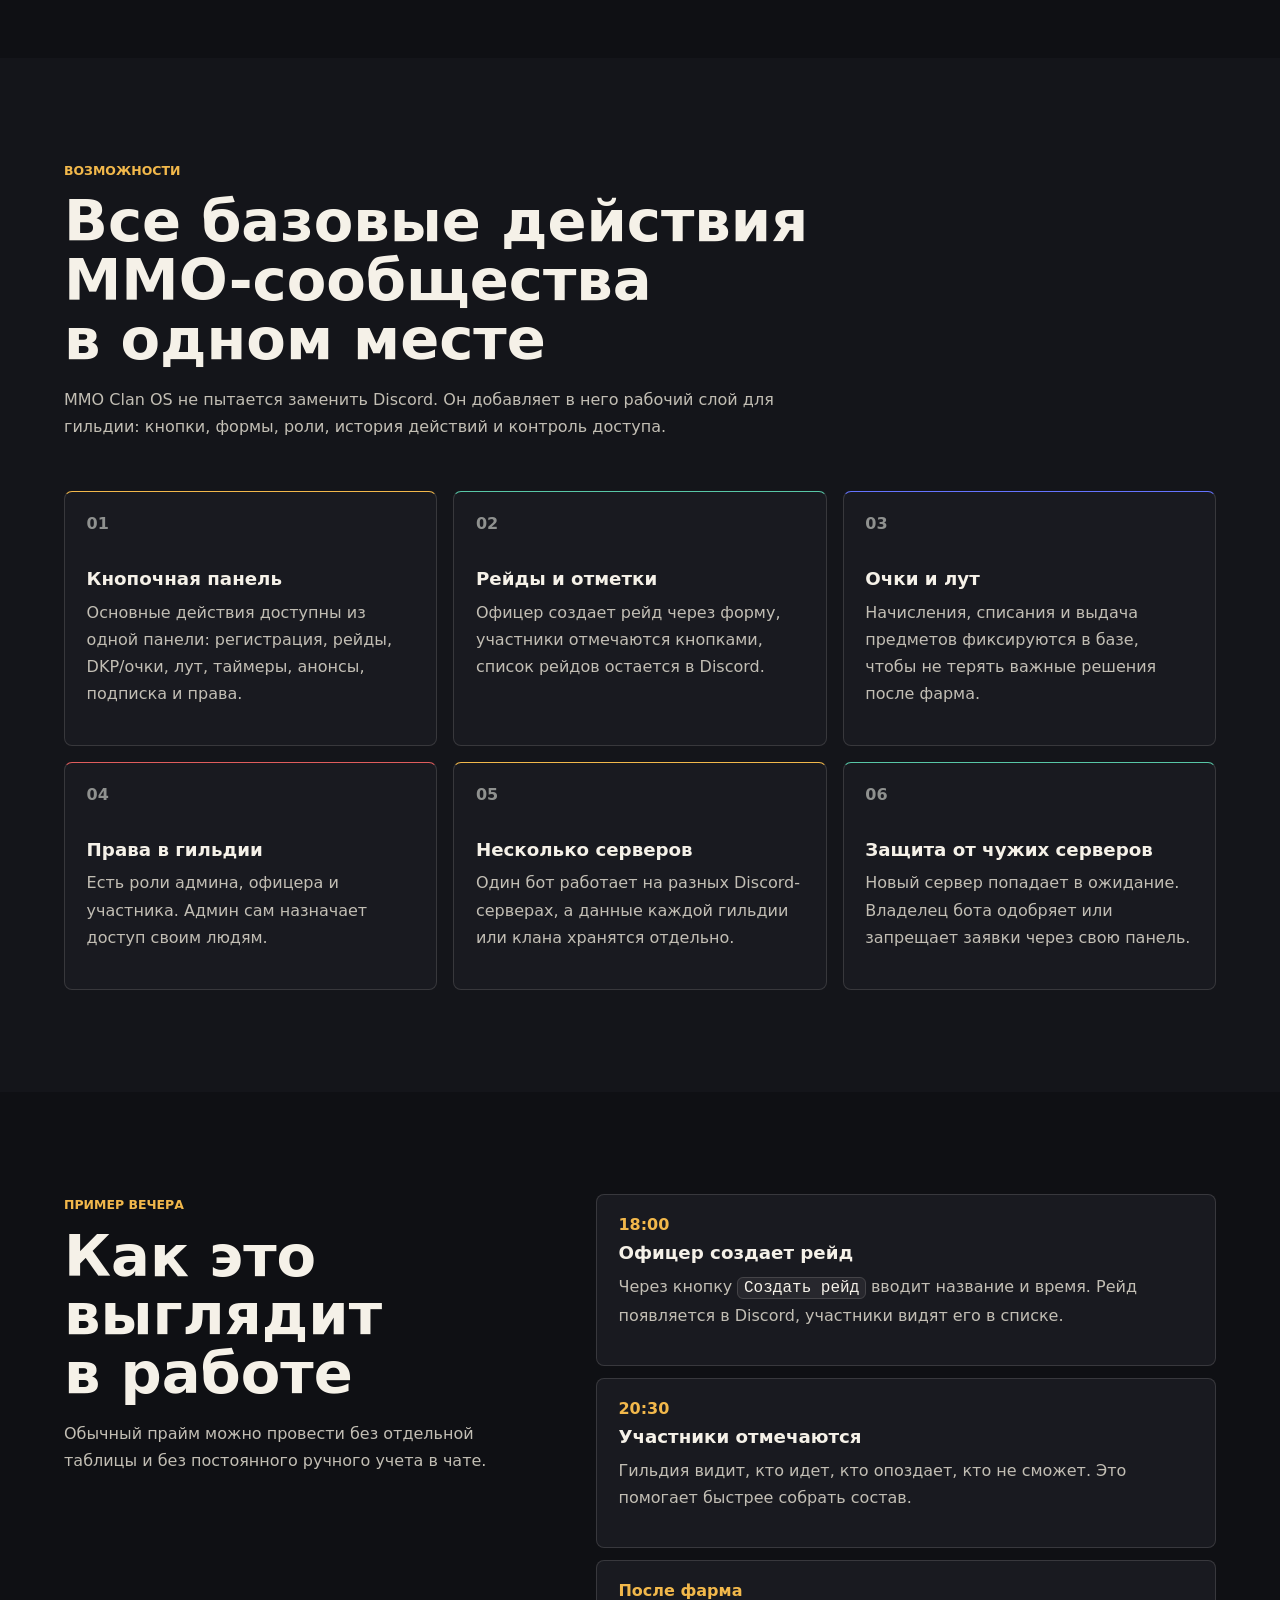
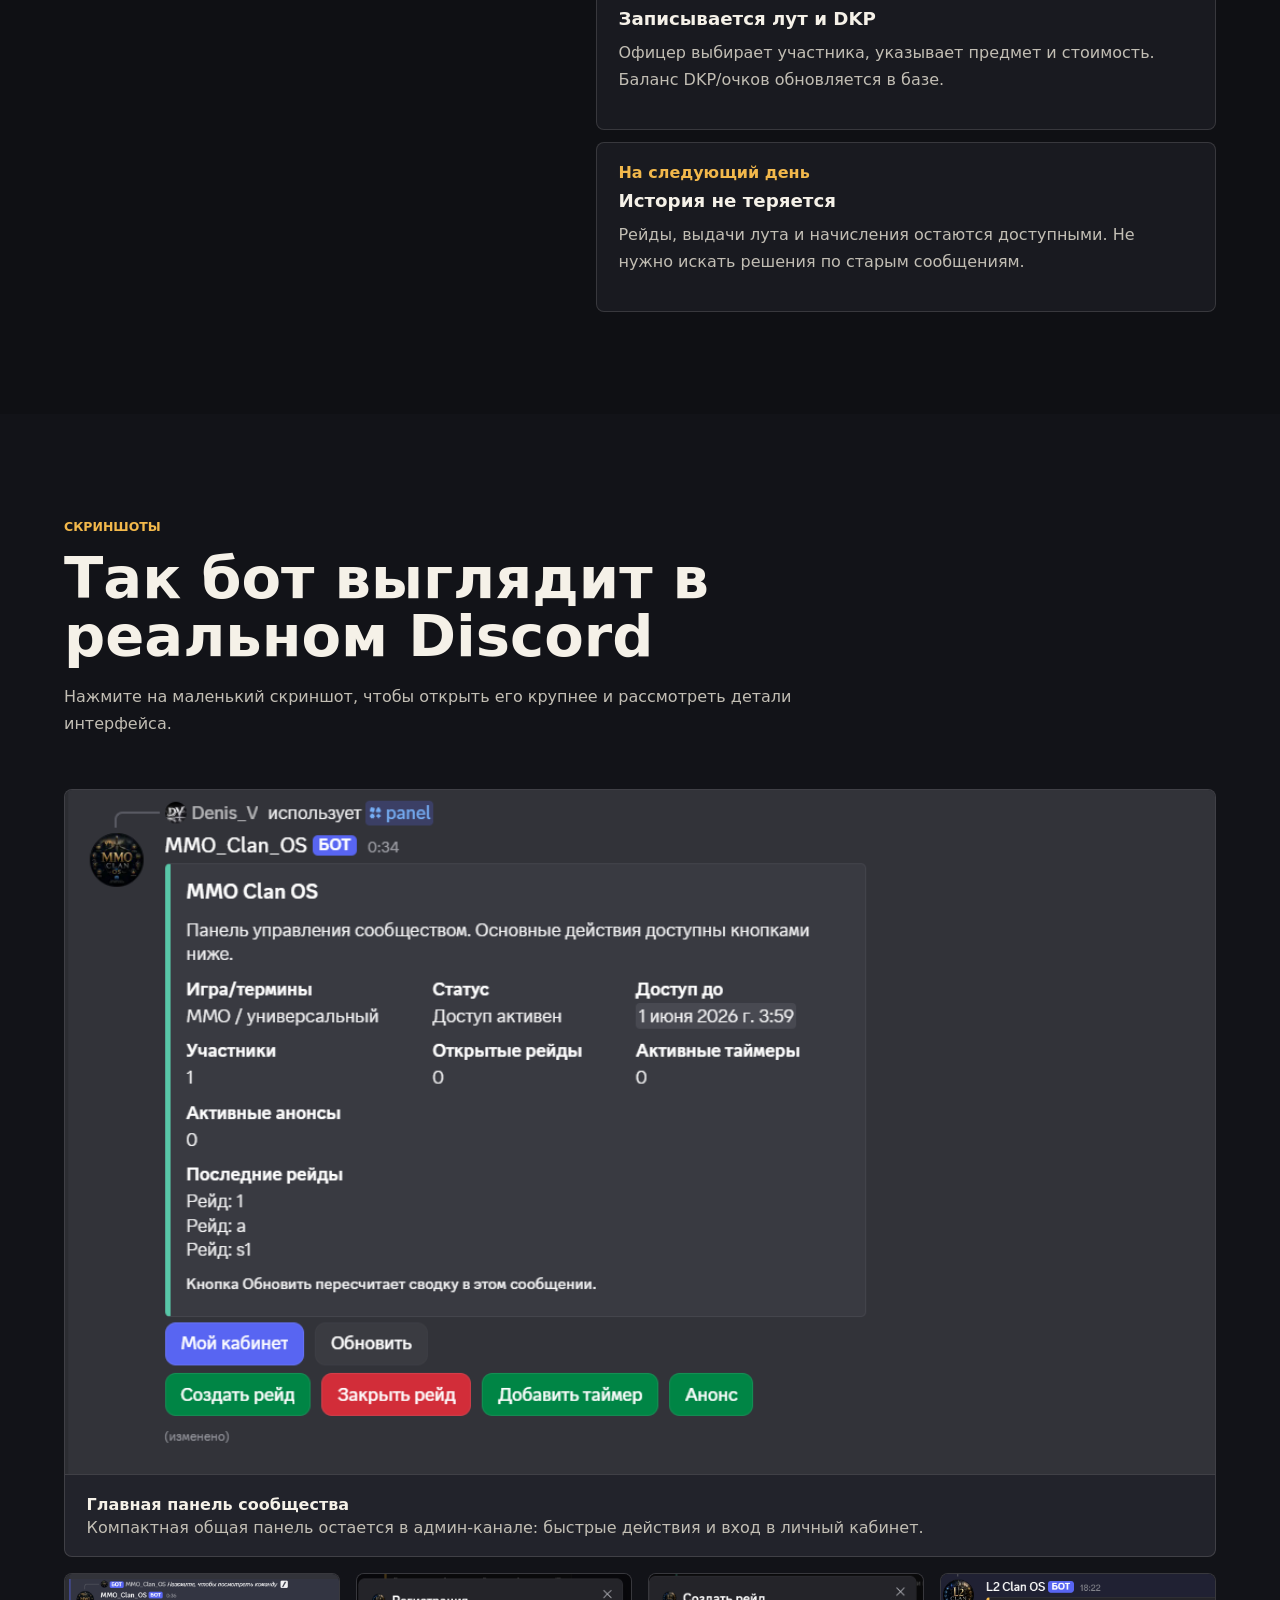
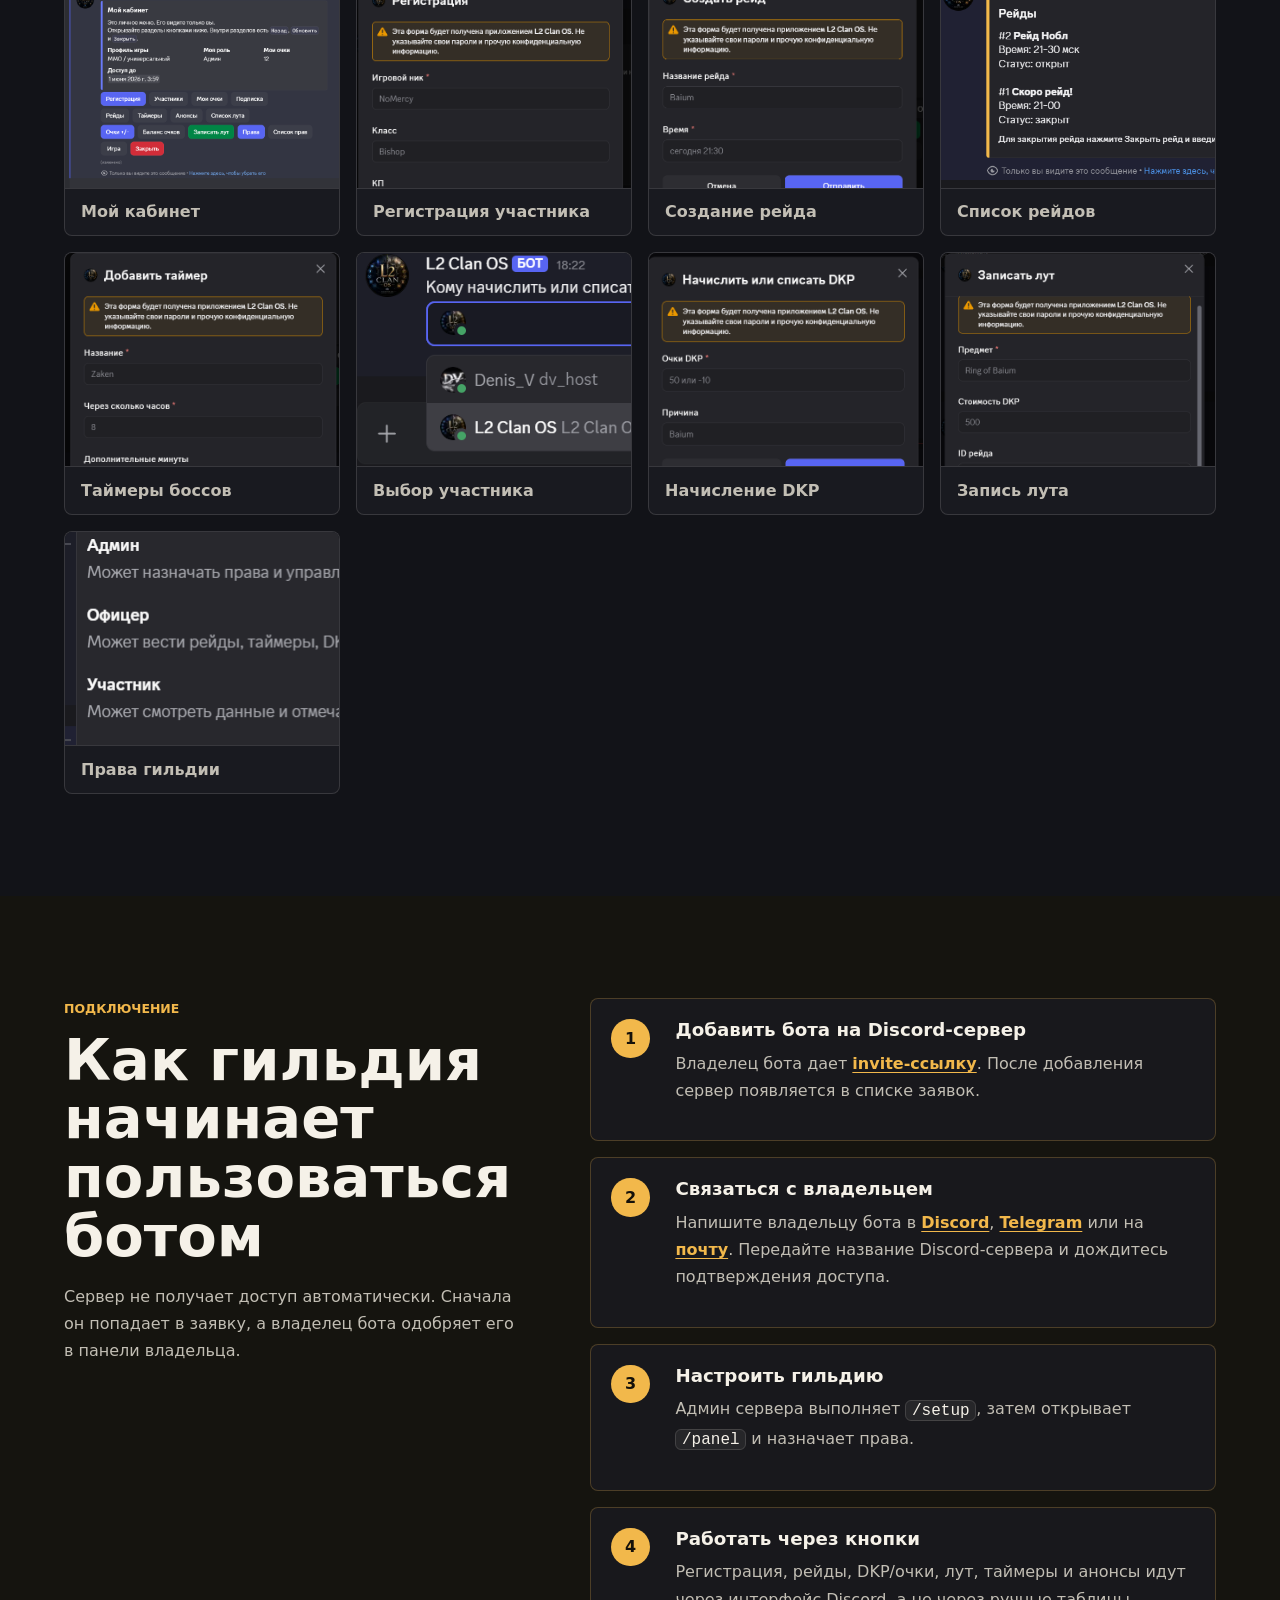
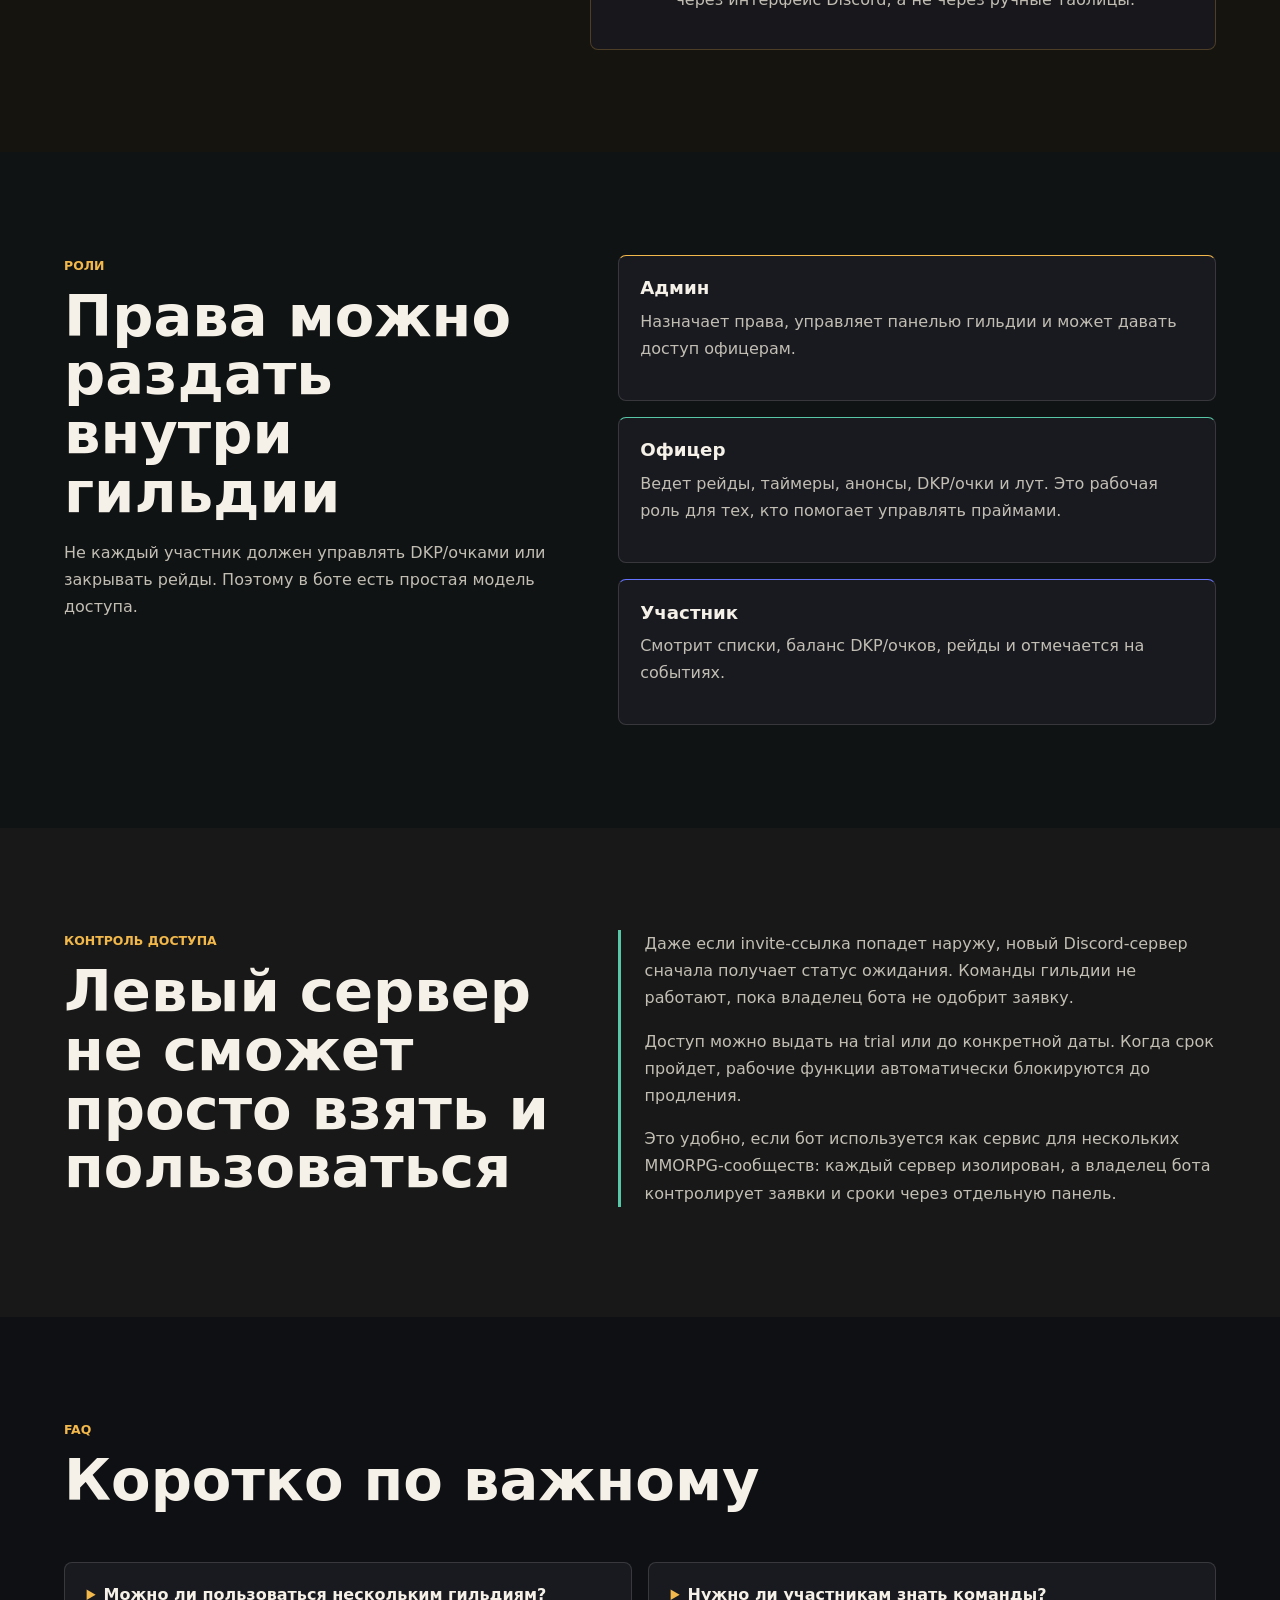
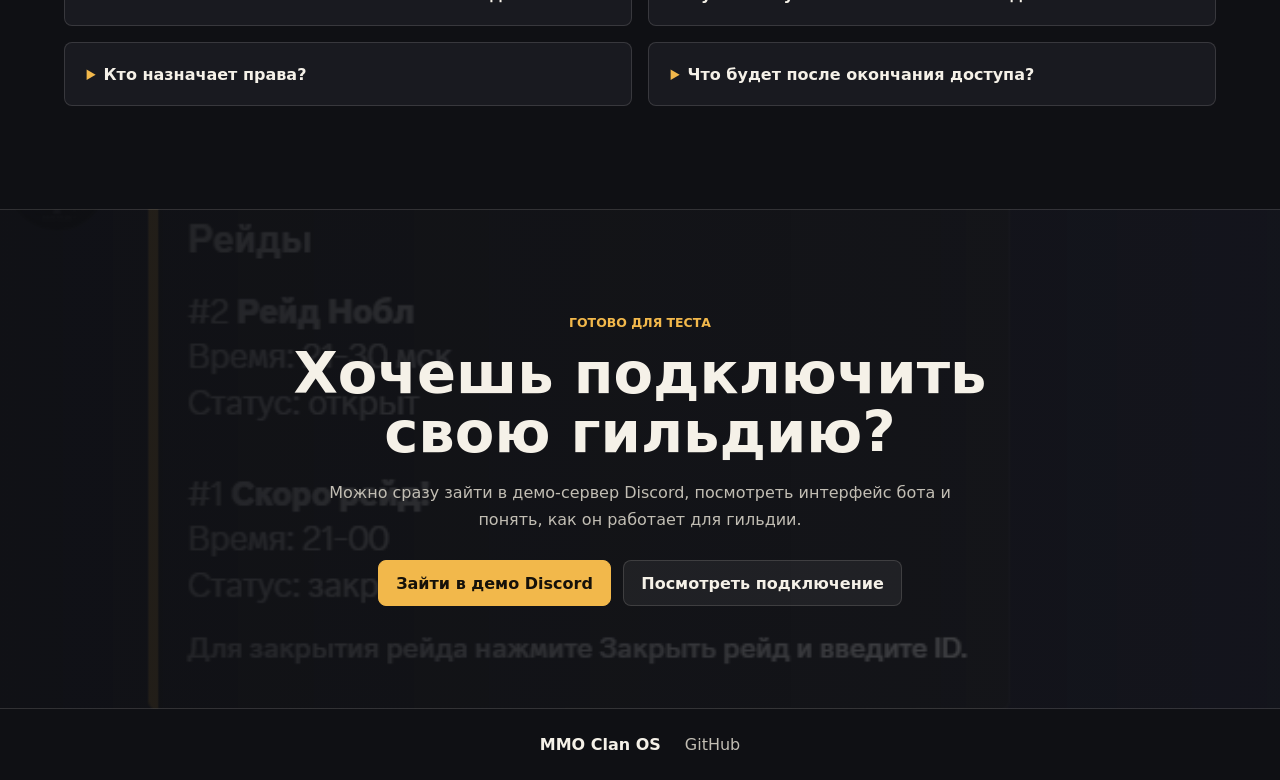
==== commit ac4c4d61: "Обновить скриншоты и круглый логотип" ====
--- a/index.html
+++ b/index.html
@@ -225,12 +225,19 @@
             <figure>
               <img src="./assets/screenshots/clan-panel.png" alt="Панель управления MMO Clan OS в Discord с кнопками для рейдов, DKP, лута и прав" loading="lazy">
               <figcaption>
-                <strong>Главная панель гильдии</strong>
-                <span>Все важные действия доступны кнопками, без набора длинных команд.</span>
+                <strong>Главная панель сообщества</strong>
+                <span>Компактная общая панель остается в админ-канале: быстрые действия и вход в личный кабинет.</span>
               </figcaption>
             </figure>
           </div>
           <div class="screenshot-grid" aria-label="Галерея интерфейса">
+            <figure>
+              <button class="screenshot-button" type="button" data-full="./assets/screenshots/personal-cabinet.png" data-caption="Мой кабинет" aria-label="Увеличить скриншот: Мой кабинет">
+                <img src="./assets/screenshots/personal-cabinet.png" alt="Личный кабинет MMO Clan OS с разделами рейдов, таймеров, очков, лута и прав" loading="lazy">
+                <span>Увеличить</span>
+              </button>
+              <figcaption>Мой кабинет</figcaption>
+            </figure>
             <figure>
               <button class="screenshot-button" type="button" data-full="./assets/screenshots/register-modal.png" data-caption="Регистрация участника" aria-label="Увеличить скриншот: Регистрация участника">
                 <img src="./assets/screenshots/register-modal.png" alt="Форма регистрации участника в MMO Clan OS" loading="lazy">
@@ -305,7 +312,7 @@
                 <h3>Добавить бота на Discord-сервер</h3>
                 <p>
                   Владелец бота дает
-                  <a class="contact-link" href="https://discord.com/oauth2/authorize?client_id=1502288316320579624&amp;permissions=2147568640&amp;integration_type=0&amp;scope=bot+applications.commands" target="_blank" rel="noopener">invite-ссылку</a>.
+                  <a class="contact-link" href="https://discord.com/oauth2/authorize?client_id=1502288316320579624&permissions=2147576832&integration_type=0&scope=bot+applications.commands" target="_blank" rel="noopener">invite-ссылку</a>.
                   После добавления сервер появляется в списке заявок.
                 </p>
               </div>
--- a/assets/site.css
+++ b/assets/site.css
@@ -155,9 +155,21 @@
   inset: 0;
   background:
     linear-gradient(90deg, rgba(15, 16, 20, 0.97) 0%, rgba(15, 16, 20, 0.82) 42%, rgba(15, 16, 20, 0.25) 100%),
-    url("./icon.png") center right / min(620px, 46vw) auto no-repeat,
     #101116;
   transform: scale(1.02);
+}
+
+.hero-media::before {
+  content: "";
+  position: absolute;
+  top: 50%;
+  right: clamp(1rem, 5vw, 5rem);
+  width: min(620px, 46vw);
+  aspect-ratio: 1;
+  border-radius: 50%;
+  background: url("./icon.png") center / cover no-repeat;
+  box-shadow: 0 0 90px rgba(242, 184, 75, 0.22);
+  transform: translateY(-50%);
 }
 
 .hero-overlay {
@@ -424,6 +436,74 @@
 
 .feature-card {
   min-height: 14rem;
+}
+
+.panel-note {
+  display: grid;
+  grid-template-columns: minmax(0, 0.92fr) minmax(0, 1.08fr);
+  gap: 1rem;
+  align-items: stretch;
+  margin-bottom: 1rem;
+}
+
+.panel-note > div,
+.panel-note figure {
+  border: 1px solid rgba(242, 184, 75, 0.28);
+  border-radius: 8px;
+  background: var(--surface);
+  overflow: hidden;
+}
+
+.panel-note > div {
+  padding: 1.35rem;
+}
+
+.panel-note h3 {
+  margin-bottom: 0.75rem;
+}
+
+.panel-note p {
+  margin-bottom: 0.65rem;
+}
+
+.panel-note p:last-child {
+  margin-bottom: 0;
+}
+
+.panel-note figure {
+  margin: 0;
+}
+
+.panel-note .wide-shot {
+  grid-column: 1 / -1;
+}
+
+.shot-highlight {
+  position: relative;
+}
+
+.ephemeral-shot .shot-highlight::after {
+  content: "";
+  position: absolute;
+  left: 7%;
+  right: 8%;
+  bottom: 5%;
+  height: 18%;
+  border: 2px solid var(--gold);
+  border-radius: 6px;
+  box-shadow: 0 0 0 999px rgba(15, 16, 20, 0.18);
+  pointer-events: none;
+}
+
+.panel-note img {
+  width: 100%;
+  background: #1d1e25;
+}
+
+.panel-note figcaption {
+  border-top: 1px solid var(--line);
+  padding: 1rem 1.15rem;
+  color: var(--muted);
 }
 
 .feature-index {
@@ -815,15 +895,23 @@
   .hero-media {
     background:
       linear-gradient(180deg, rgba(15, 16, 20, 0.9), rgba(15, 16, 20, 0.72)),
-      url("./icon.png") center bottom / min(620px, 74vw) auto no-repeat,
       #101116;
     opacity: 0.92;
+  }
+
+  .hero-media::before {
+    top: auto;
+    right: 50%;
+    bottom: -6rem;
+    width: min(620px, 74vw);
+    transform: translateX(50%);
   }
 
   .intro-grid,
   .workflow-grid,
   .steps-layout,
   .security-grid,
+  .panel-note,
   .roles-layout {
     grid-template-columns: 1fr;
   }
@@ -873,8 +961,12 @@
   .hero-media {
     background:
       linear-gradient(180deg, rgba(15, 16, 20, 0.98), rgba(15, 16, 20, 0.9)),
-      url("./icon.png") center bottom / min(520px, 92vw) auto no-repeat,
       #101116;
+  }
+
+  .hero-media::before {
+    bottom: -3rem;
+    width: min(520px, 92vw);
   }
 
   .hero-stats {
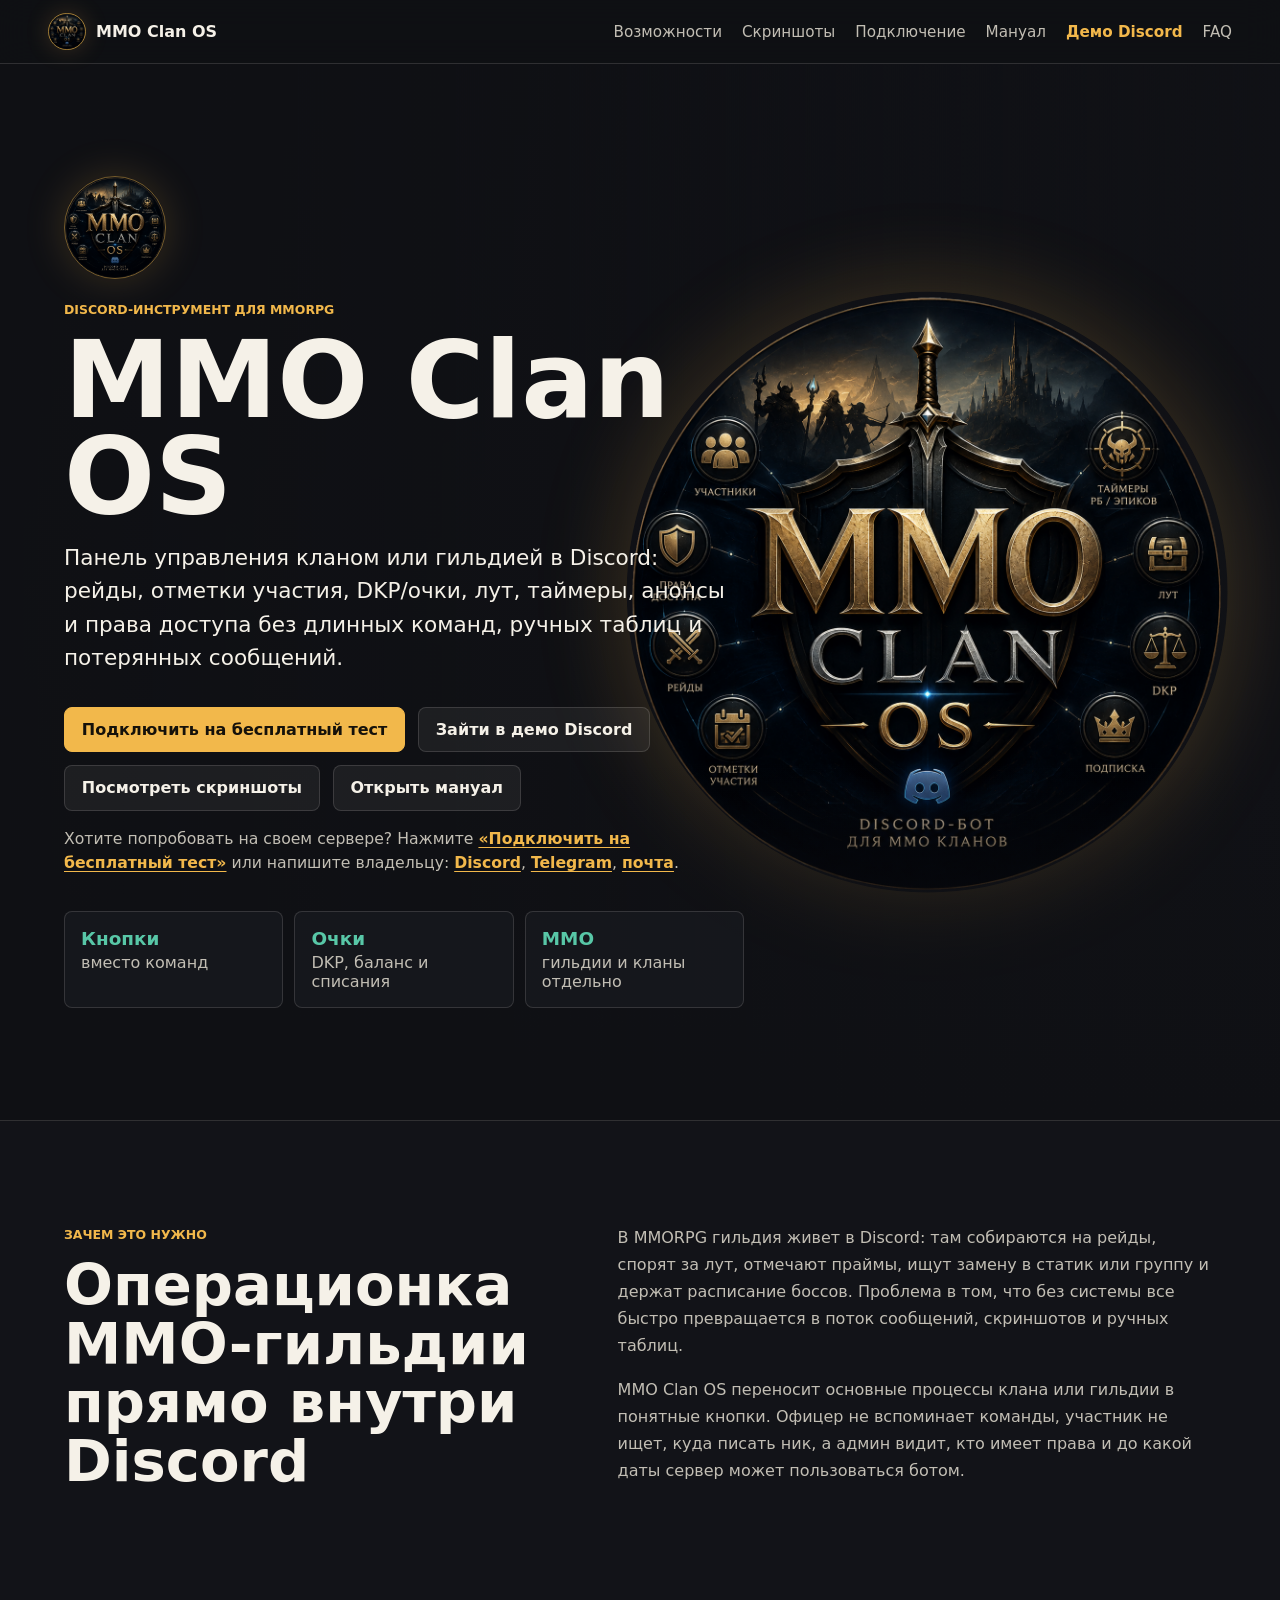
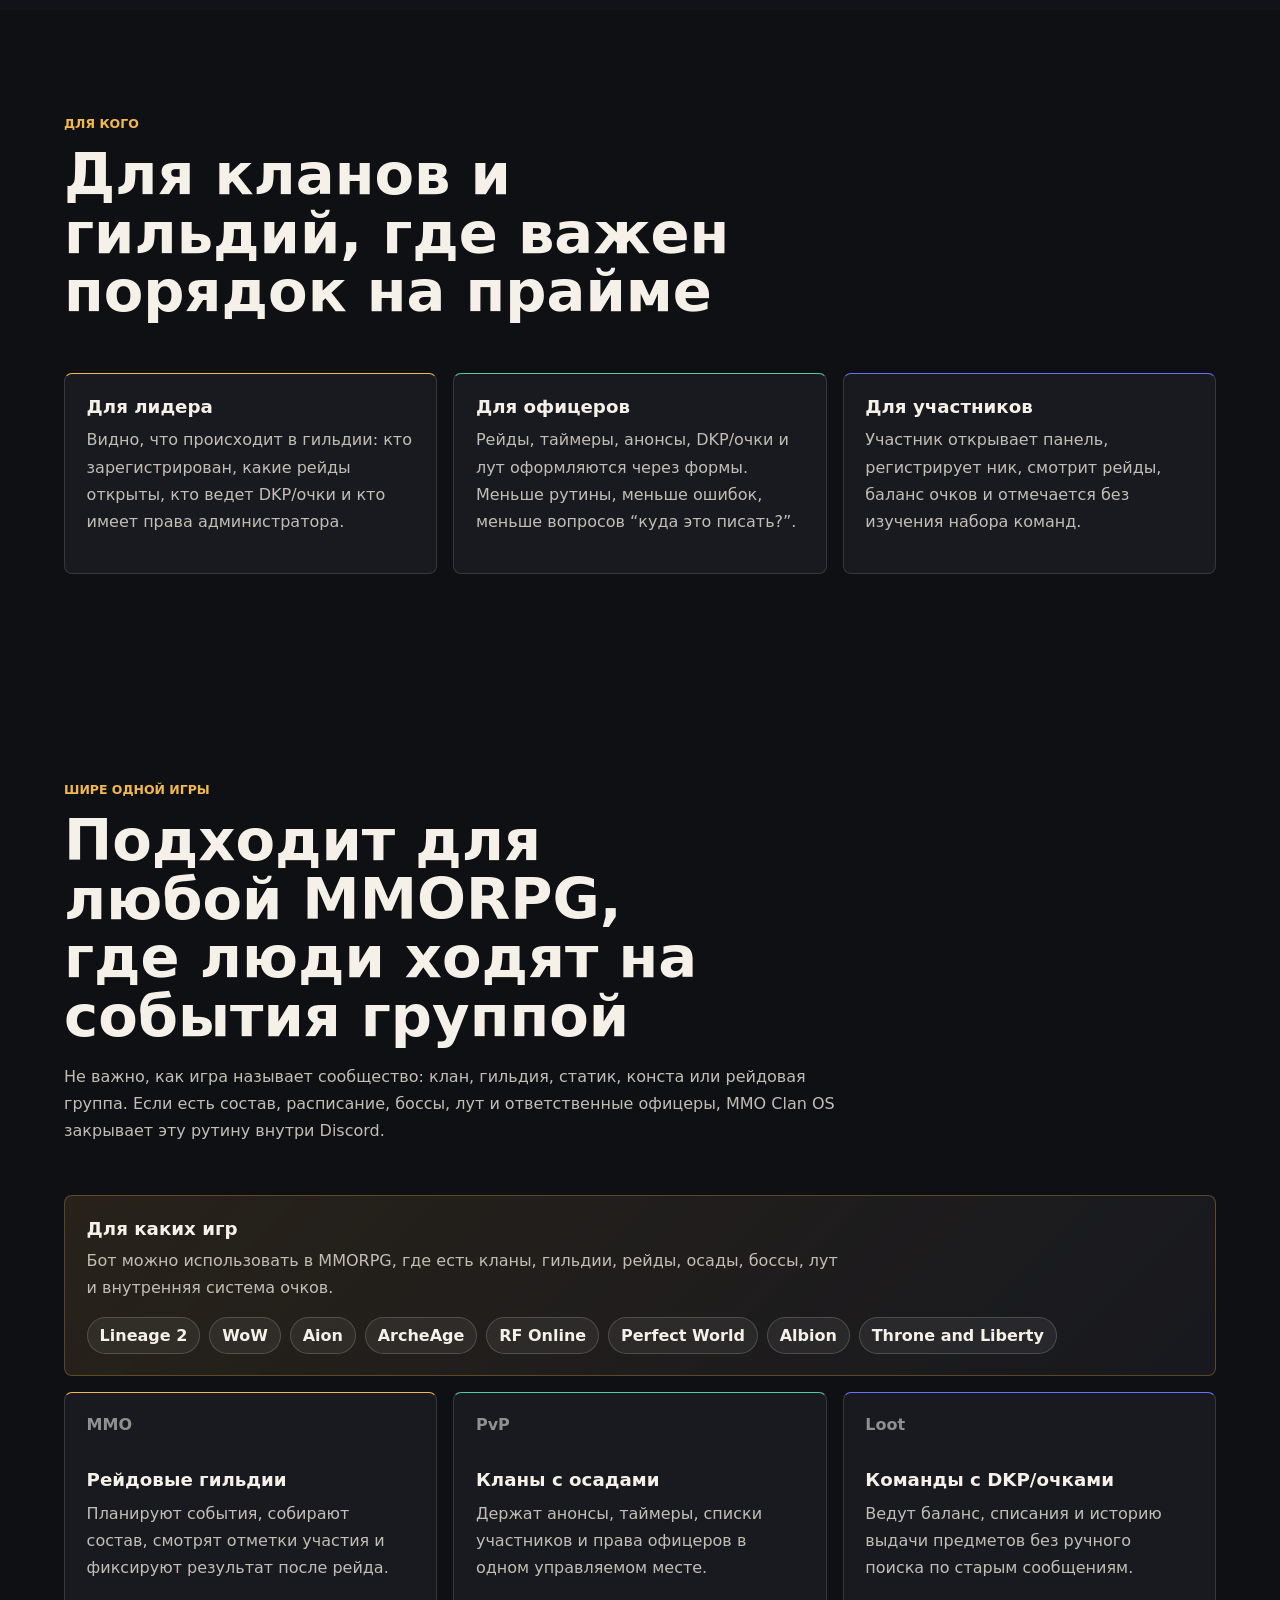
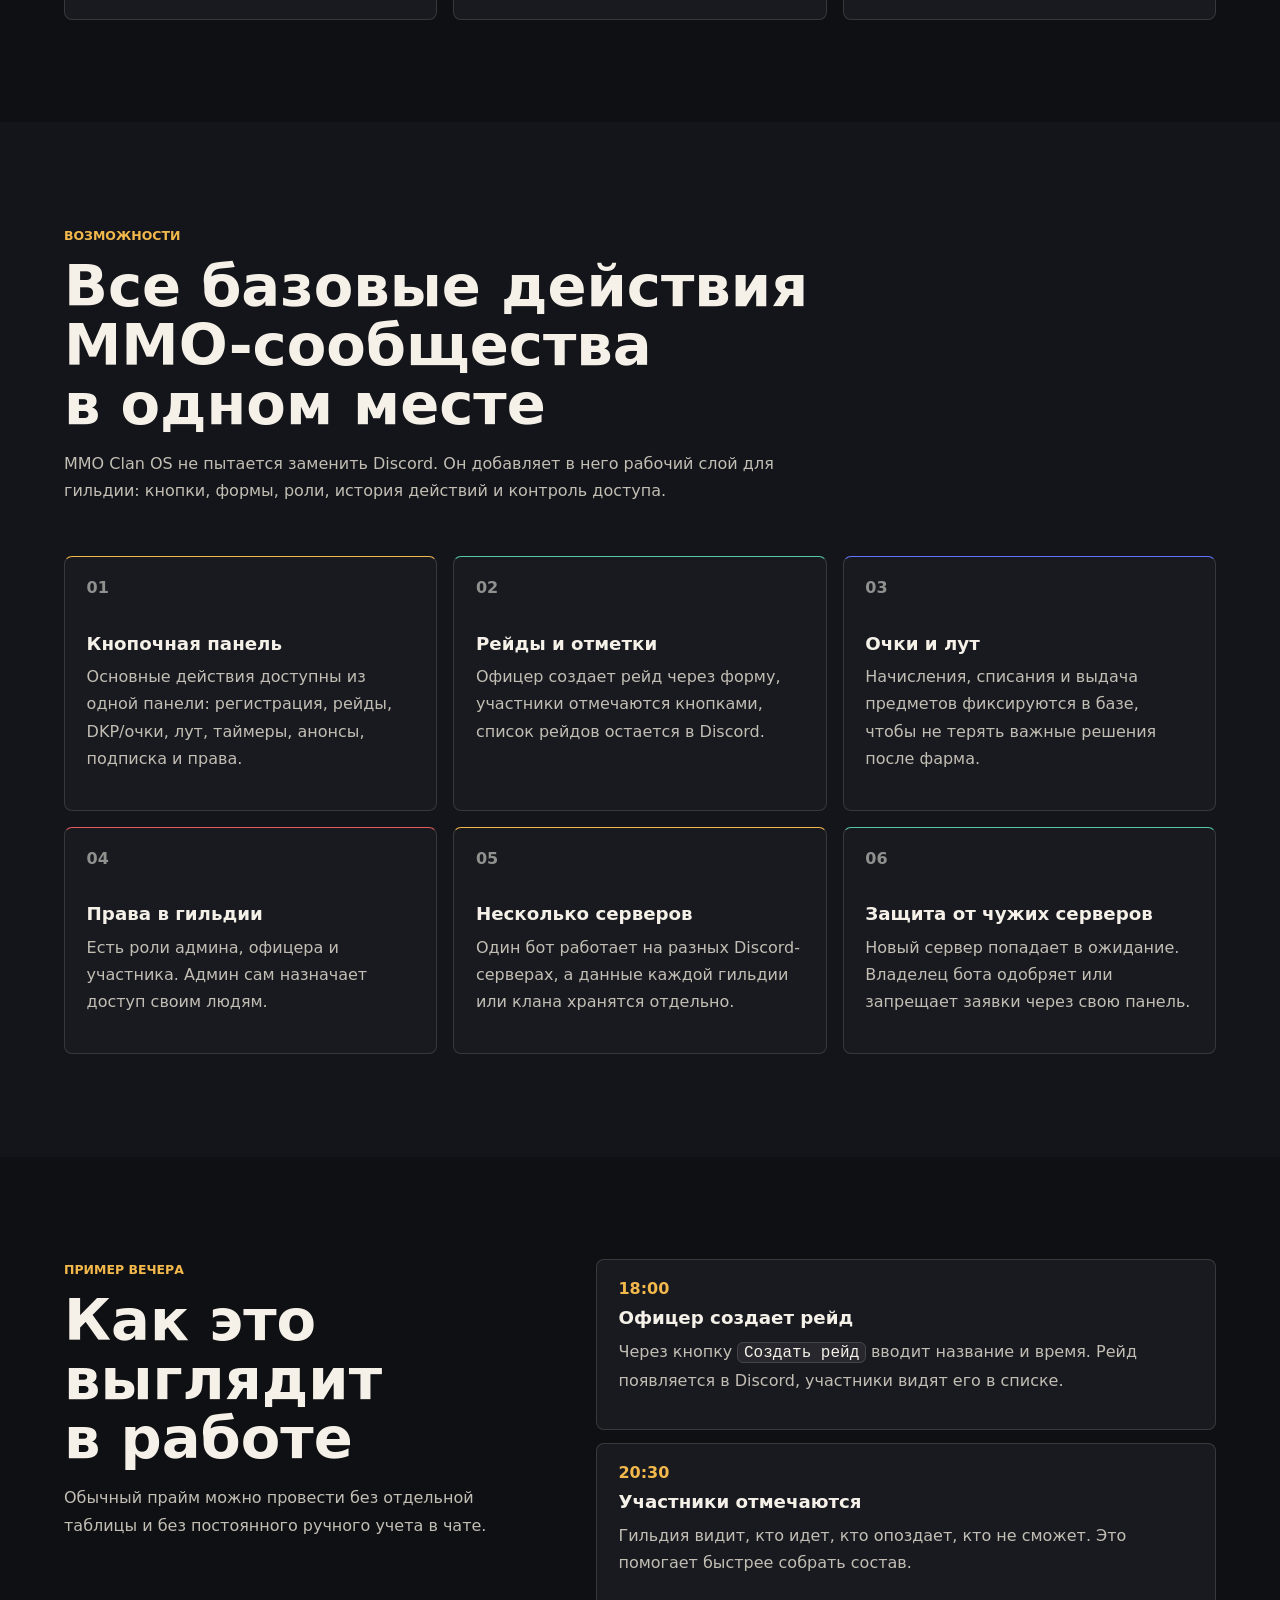
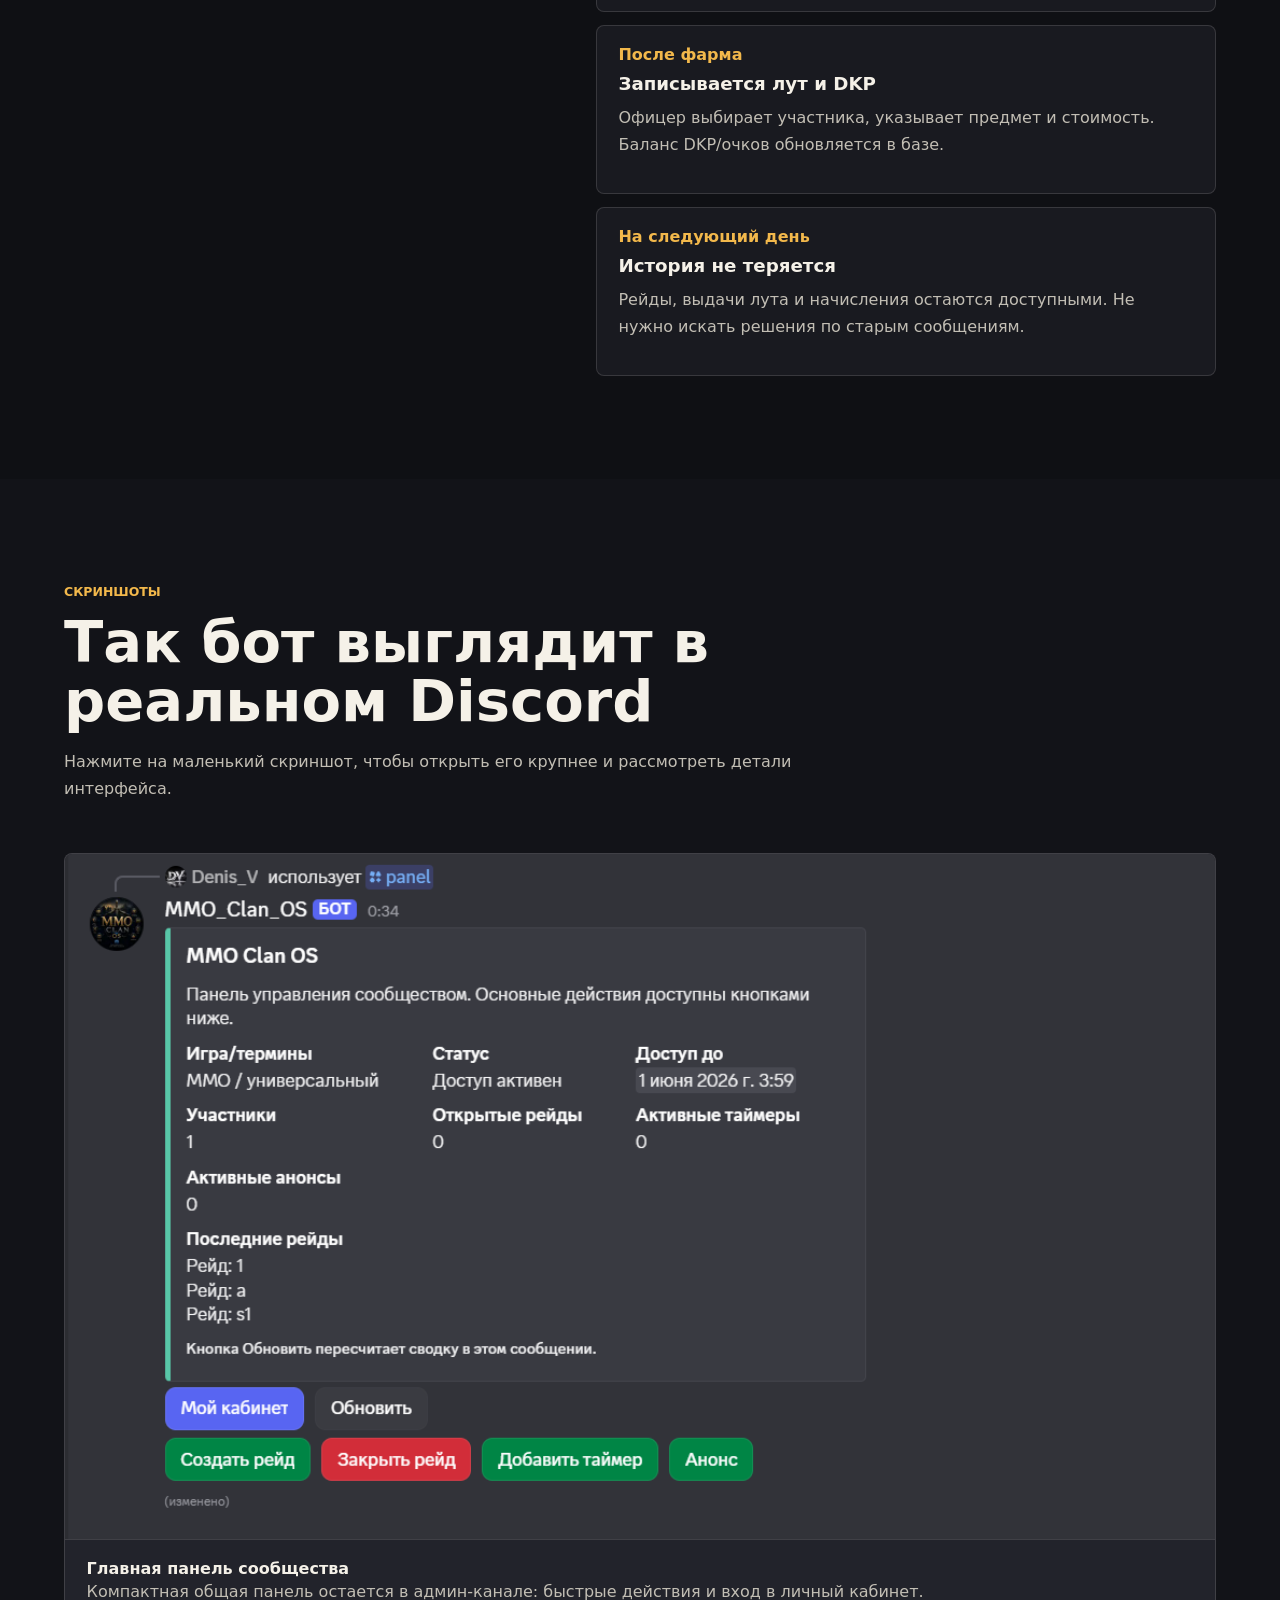
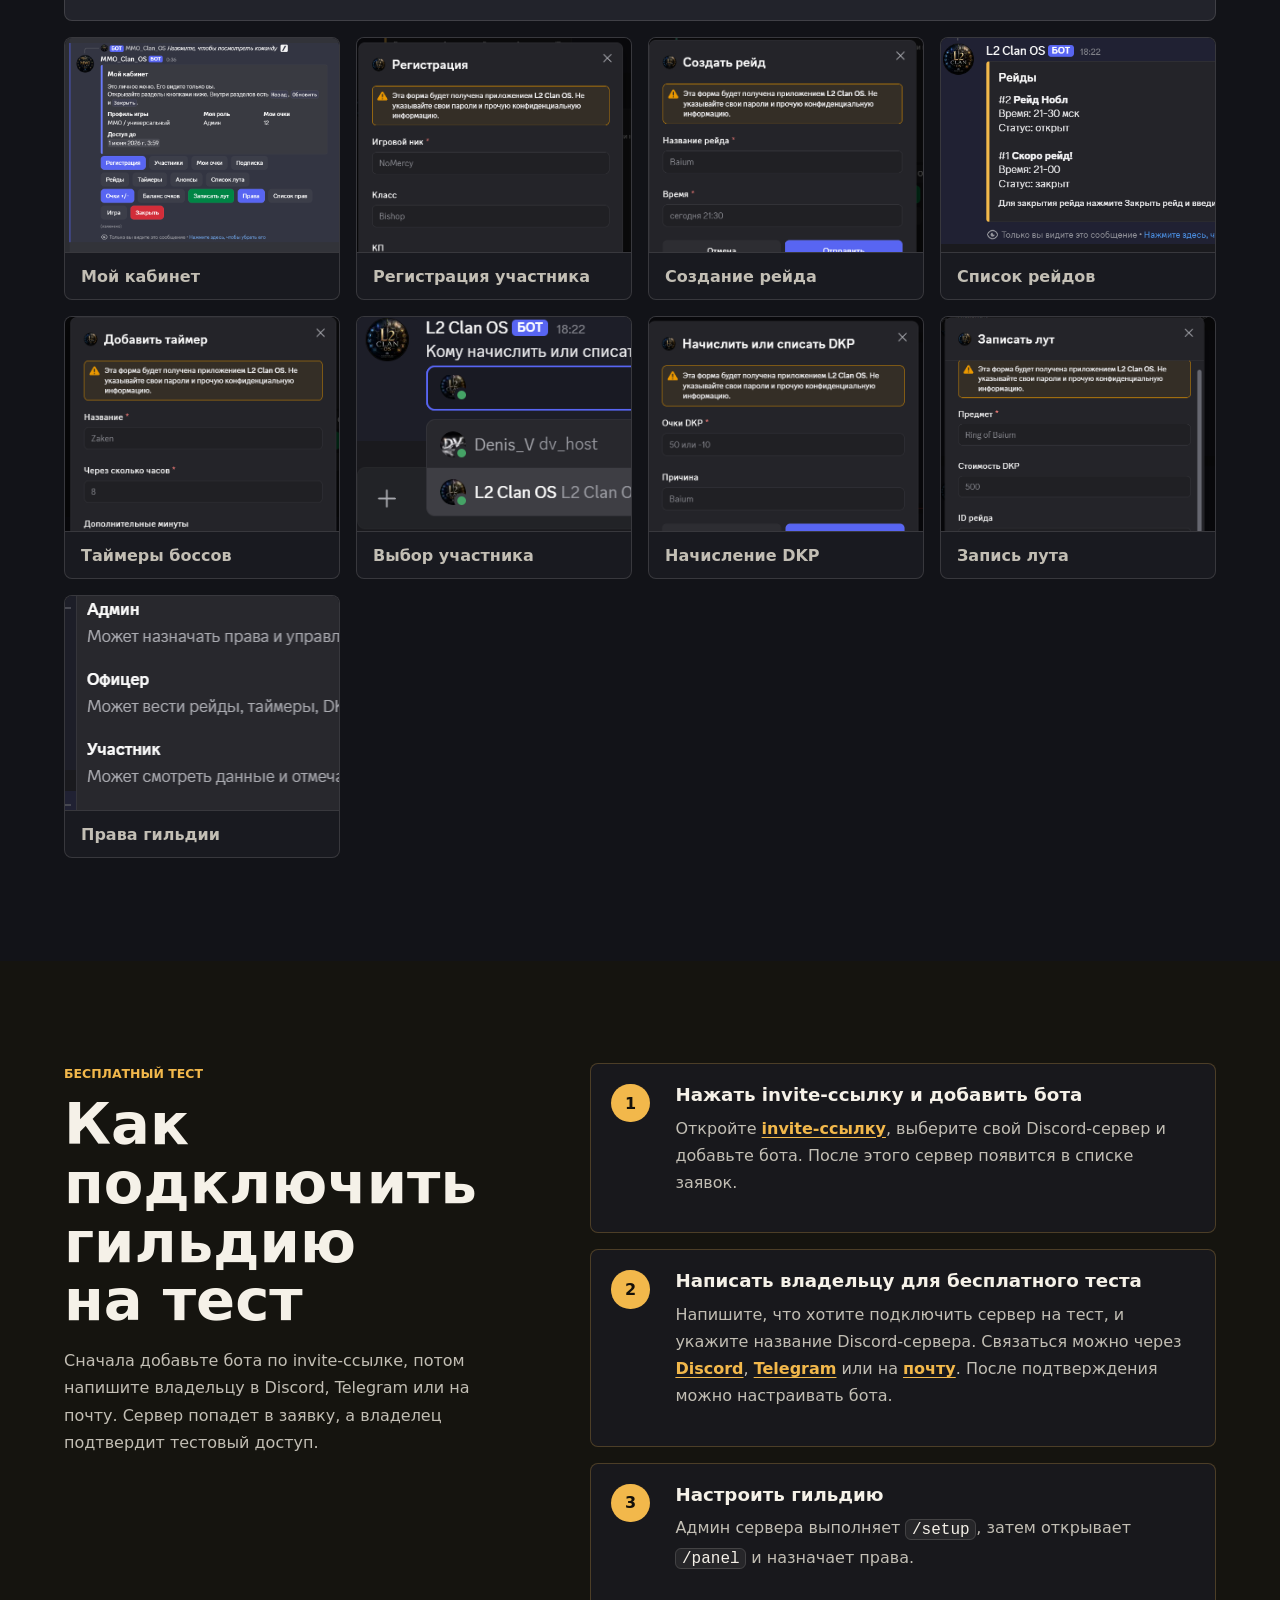
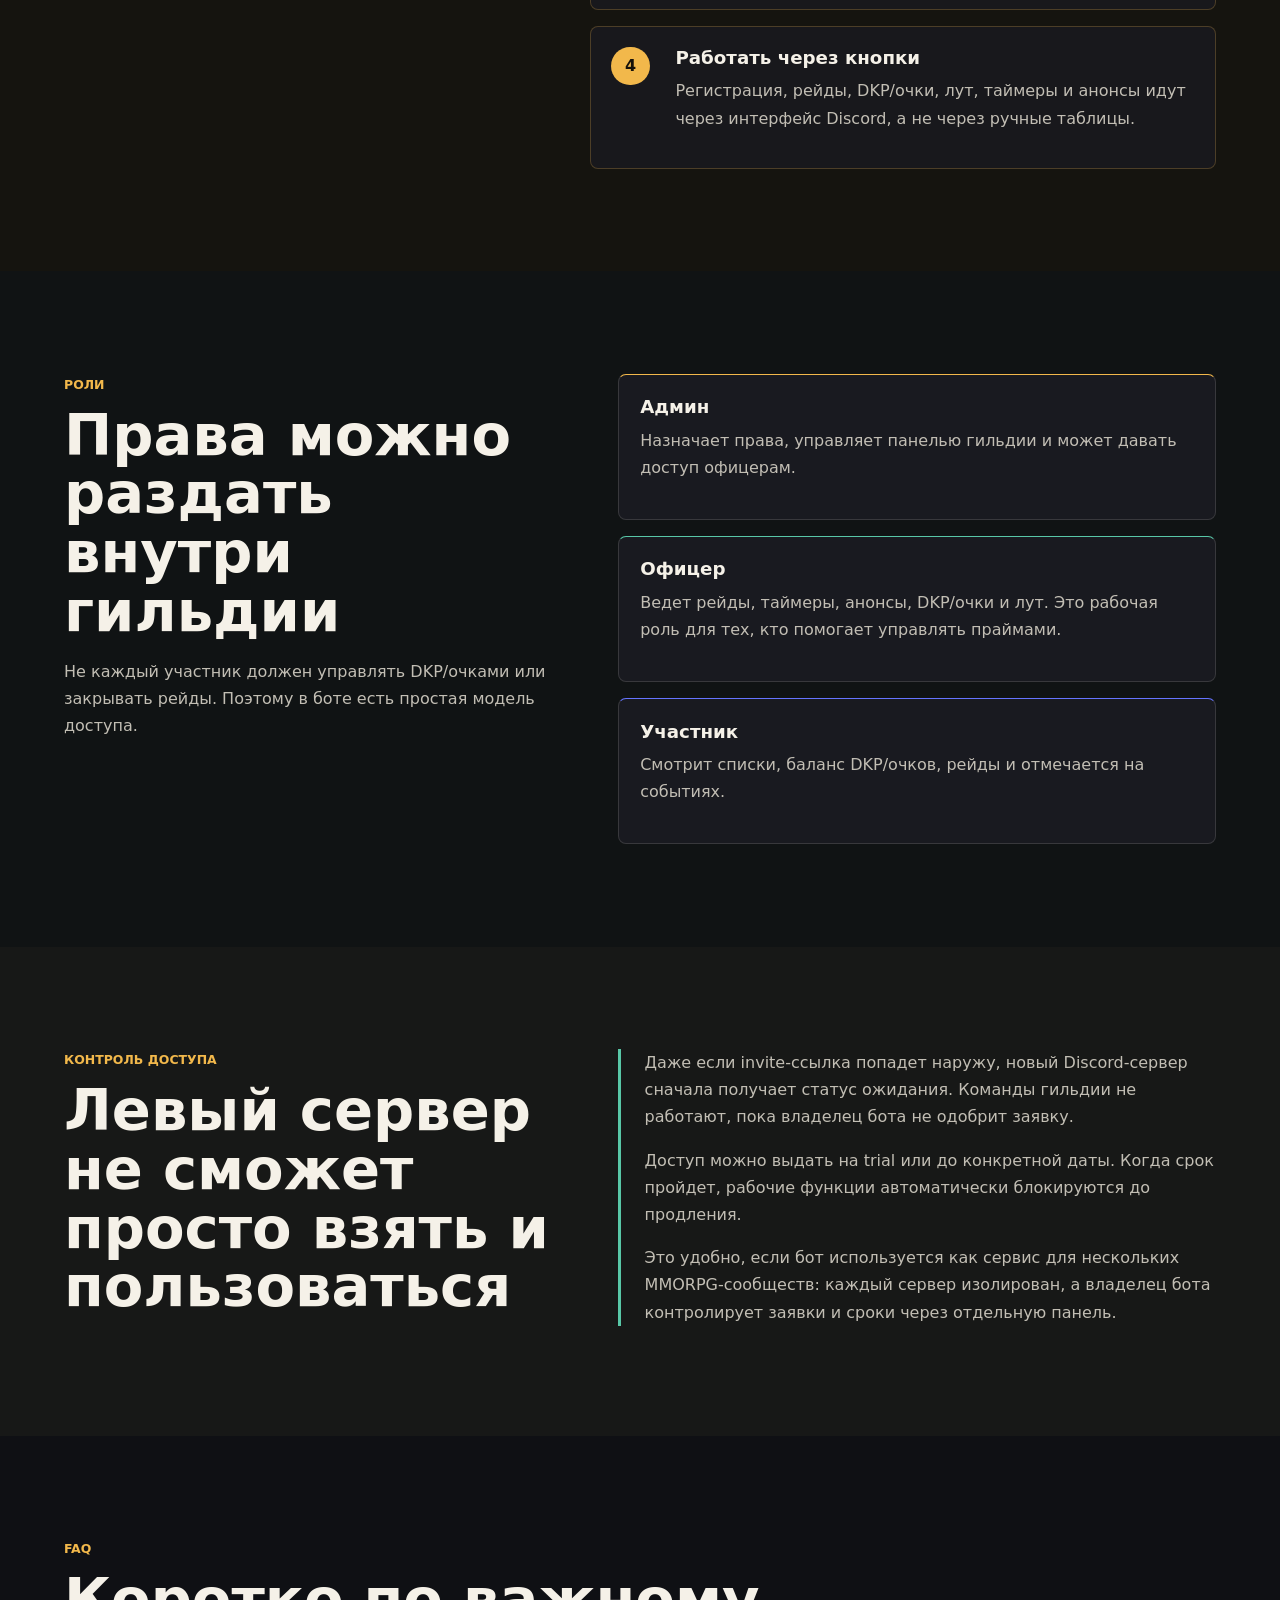
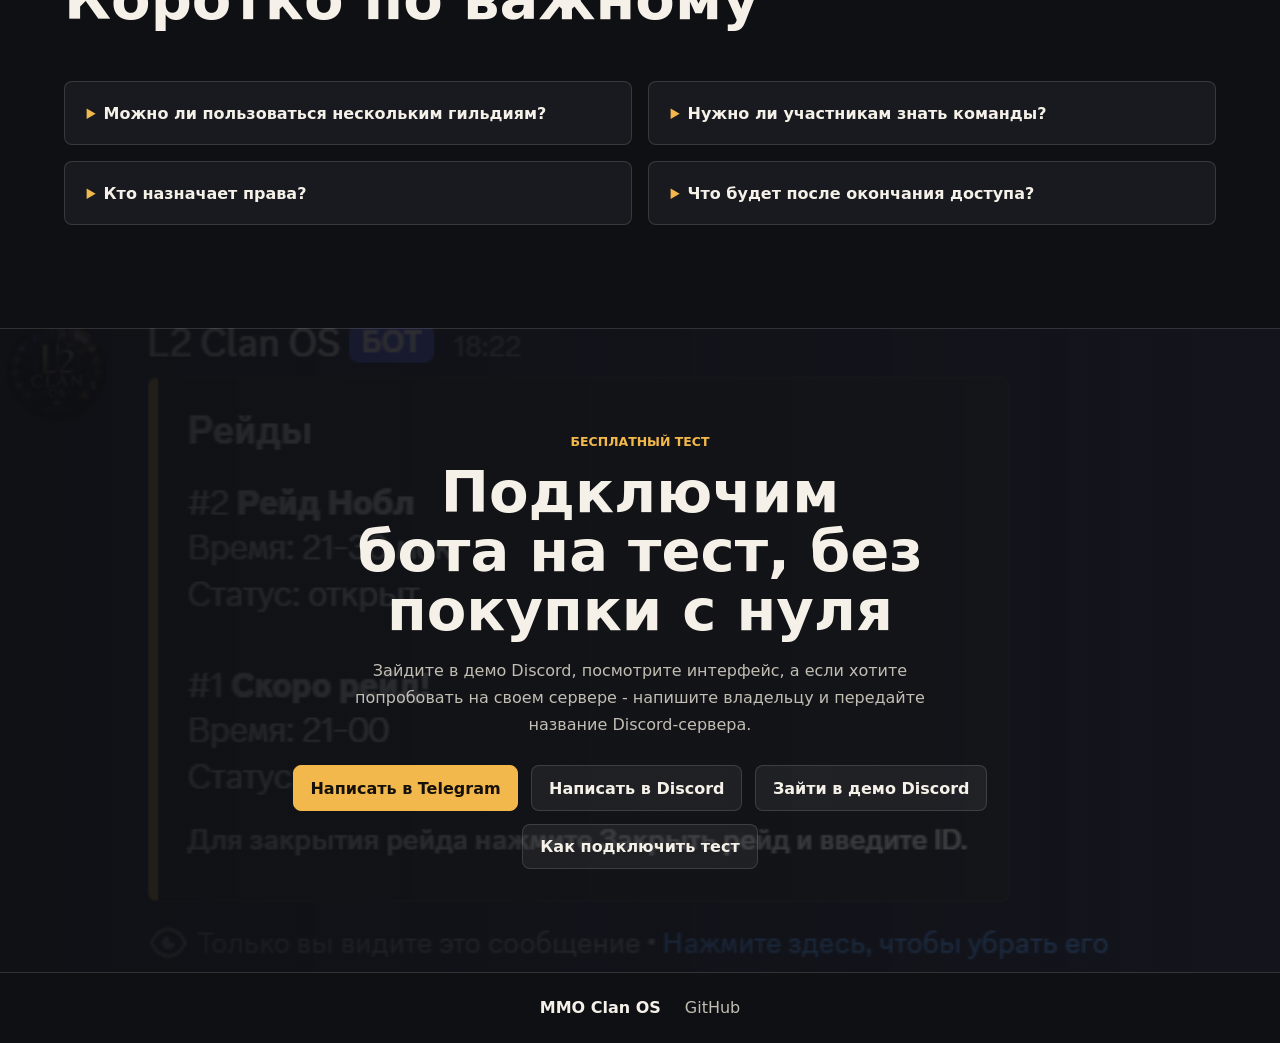
==== commit 4d9c80aa: "Добавить бесплатный тест на витрину" ====
--- a/index.html
+++ b/index.html
@@ -37,11 +37,17 @@
             Панель управления кланом или гильдией в Discord: рейды, отметки участия, DKP/очки, лут, таймеры, анонсы и права доступа без длинных команд, ручных таблиц и потерянных сообщений.
           </p>
           <div class="hero-actions" aria-label="Основные действия">
-            <a class="button primary" href="https://discord.gg/wZZ3CzPwrw" target="_blank" rel="noopener">Зайти в демо Discord</a>
-            <a class="button secondary" href="#connect">Подключить бота</a>
+            <a class="button primary" href="#connect">Подключить на бесплатный тест</a>
+            <a class="button secondary" href="https://discord.gg/wZZ3CzPwrw" target="_blank" rel="noopener">Зайти в демо Discord</a>
             <a class="button secondary" href="#screens">Посмотреть скриншоты</a>
             <a class="button secondary" href="./manual.html">Открыть мануал</a>
           </div>
+          <p class="hero-note">
+            Хотите попробовать на своем сервере? Нажмите <a href="#connect">«Подключить на бесплатный тест»</a> или напишите владельцу:
+            <a href="https://discord.com/users/1502280429078712351" target="_blank" rel="noopener">Discord</a>,
+            <a href="https://t.me/dv_rus1" target="_blank" rel="noopener">Telegram</a>,
+            <a href="mailto:denis_vv@list.ru">почта</a>.
+          </p>
           <dl class="hero-stats" aria-label="Ключевые возможности">
             <div>
               <dt>Кнопки</dt>
@@ -301,33 +307,33 @@
       <section class="section steps-band" id="connect" aria-labelledby="connect-title">
         <div class="section-inner steps-layout">
           <div class="section-heading sticky-heading">
-            <p class="eyebrow">Подключение</p>
-            <h2 id="connect-title">Как гильдия начинает пользоваться ботом</h2>
-            <p>Сервер не получает доступ автоматически. Сначала он попадает в заявку, а владелец бота одобряет его в панели владельца.</p>
+            <p class="eyebrow">Бесплатный тест</p>
+            <h2 id="connect-title">Как подключить гильдию на тест</h2>
+            <p>Сначала добавьте бота по invite-ссылке, потом напишите владельцу в Discord, Telegram или на почту. Сервер попадет в заявку, а владелец подтвердит тестовый доступ.</p>
           </div>
           <ol class="steps">
             <li>
               <span>1</span>
               <div>
-                <h3>Добавить бота на Discord-сервер</h3>
+                <h3>Нажать invite-ссылку и добавить бота</h3>
                 <p>
-                  Владелец бота дает
-                  <a class="contact-link" href="https://discord.com/oauth2/authorize?client_id=1502288316320579624&permissions=2147576832&integration_type=0&scope=bot+applications.commands" target="_blank" rel="noopener">invite-ссылку</a>.
-                  После добавления сервер появляется в списке заявок.
+                  Откройте
+                  <a class="contact-link" href="https://discord.com/oauth2/authorize?client_id=1502288316320579624&permissions=2147576832&integration_type=0&scope=bot+applications.commands" target="_blank" rel="noopener">invite-ссылку</a>,
+                  выберите свой Discord-сервер и добавьте бота. После этого сервер появится в списке заявок.
                 </p>
               </div>
             </li>
             <li>
               <span>2</span>
               <div>
-                <h3>Связаться с владельцем</h3>
+                <h3>Написать владельцу для бесплатного теста</h3>
                 <p>
-                  Напишите владельцу бота в
+                  Напишите, что хотите подключить сервер на тест, и укажите название Discord-сервера. Связаться можно через
                   <a class="contact-link" href="https://discord.com/users/1502280429078712351" target="_blank" rel="noopener">Discord</a>,
                   <a class="contact-link" href="https://t.me/dv_rus1" target="_blank" rel="noopener">Telegram</a>
                   или на
                   <a class="contact-link" href="mailto:denis_vv@list.ru">почту</a>.
-                  Передайте название Discord-сервера и дождитесь подтверждения доступа.
+                  После подтверждения можно настраивать бота.
                 </p>
               </div>
             </li>
@@ -422,12 +428,14 @@
 
       <section class="cta" aria-labelledby="cta-title">
         <div class="cta-inner">
-          <p class="eyebrow">Готово для теста</p>
-          <h2 id="cta-title">Хочешь подключить свою гильдию?</h2>
-          <p>Можно сразу зайти в демо-сервер Discord, посмотреть интерфейс бота и понять, как он работает для гильдии.</p>
+          <p class="eyebrow">Бесплатный тест</p>
+          <h2 id="cta-title">Подключим бота на тест, без покупки с нуля</h2>
+          <p>Зайдите в демо Discord, посмотрите интерфейс, а если хотите попробовать на своем сервере - напишите владельцу и передайте название Discord-сервера.</p>
           <div class="cta-actions">
-            <a class="button primary" href="https://discord.gg/wZZ3CzPwrw" target="_blank" rel="noopener">Зайти в демо Discord</a>
-            <a class="button secondary" href="#connect">Посмотреть подключение</a>
+            <a class="button primary" href="https://t.me/dv_rus1" target="_blank" rel="noopener">Написать в Telegram</a>
+            <a class="button secondary" href="https://discord.com/users/1502280429078712351" target="_blank" rel="noopener">Написать в Discord</a>
+            <a class="button secondary" href="https://discord.gg/wZZ3CzPwrw" target="_blank" rel="noopener">Зайти в демо Discord</a>
+            <a class="button secondary" href="#connect">Как подключить тест</a>
           </div>
         </div>
       </section>
--- a/assets/site.css
+++ b/assets/site.css
@@ -252,6 +252,26 @@
   margin-top: 2rem;
 }
 
+.hero-note {
+  max-width: 680px;
+  margin: 1rem 0 0;
+  color: var(--muted);
+  font-size: 0.98rem;
+  line-height: 1.55;
+}
+
+.hero-note a {
+  color: var(--gold);
+  font-weight: 900;
+  text-decoration: underline;
+  text-underline-offset: 0.18em;
+}
+
+.hero-note a:hover,
+.hero-note a:focus-visible {
+  color: var(--mint);
+}
+
 .button {
   display: inline-flex;
   min-height: 2.85rem;
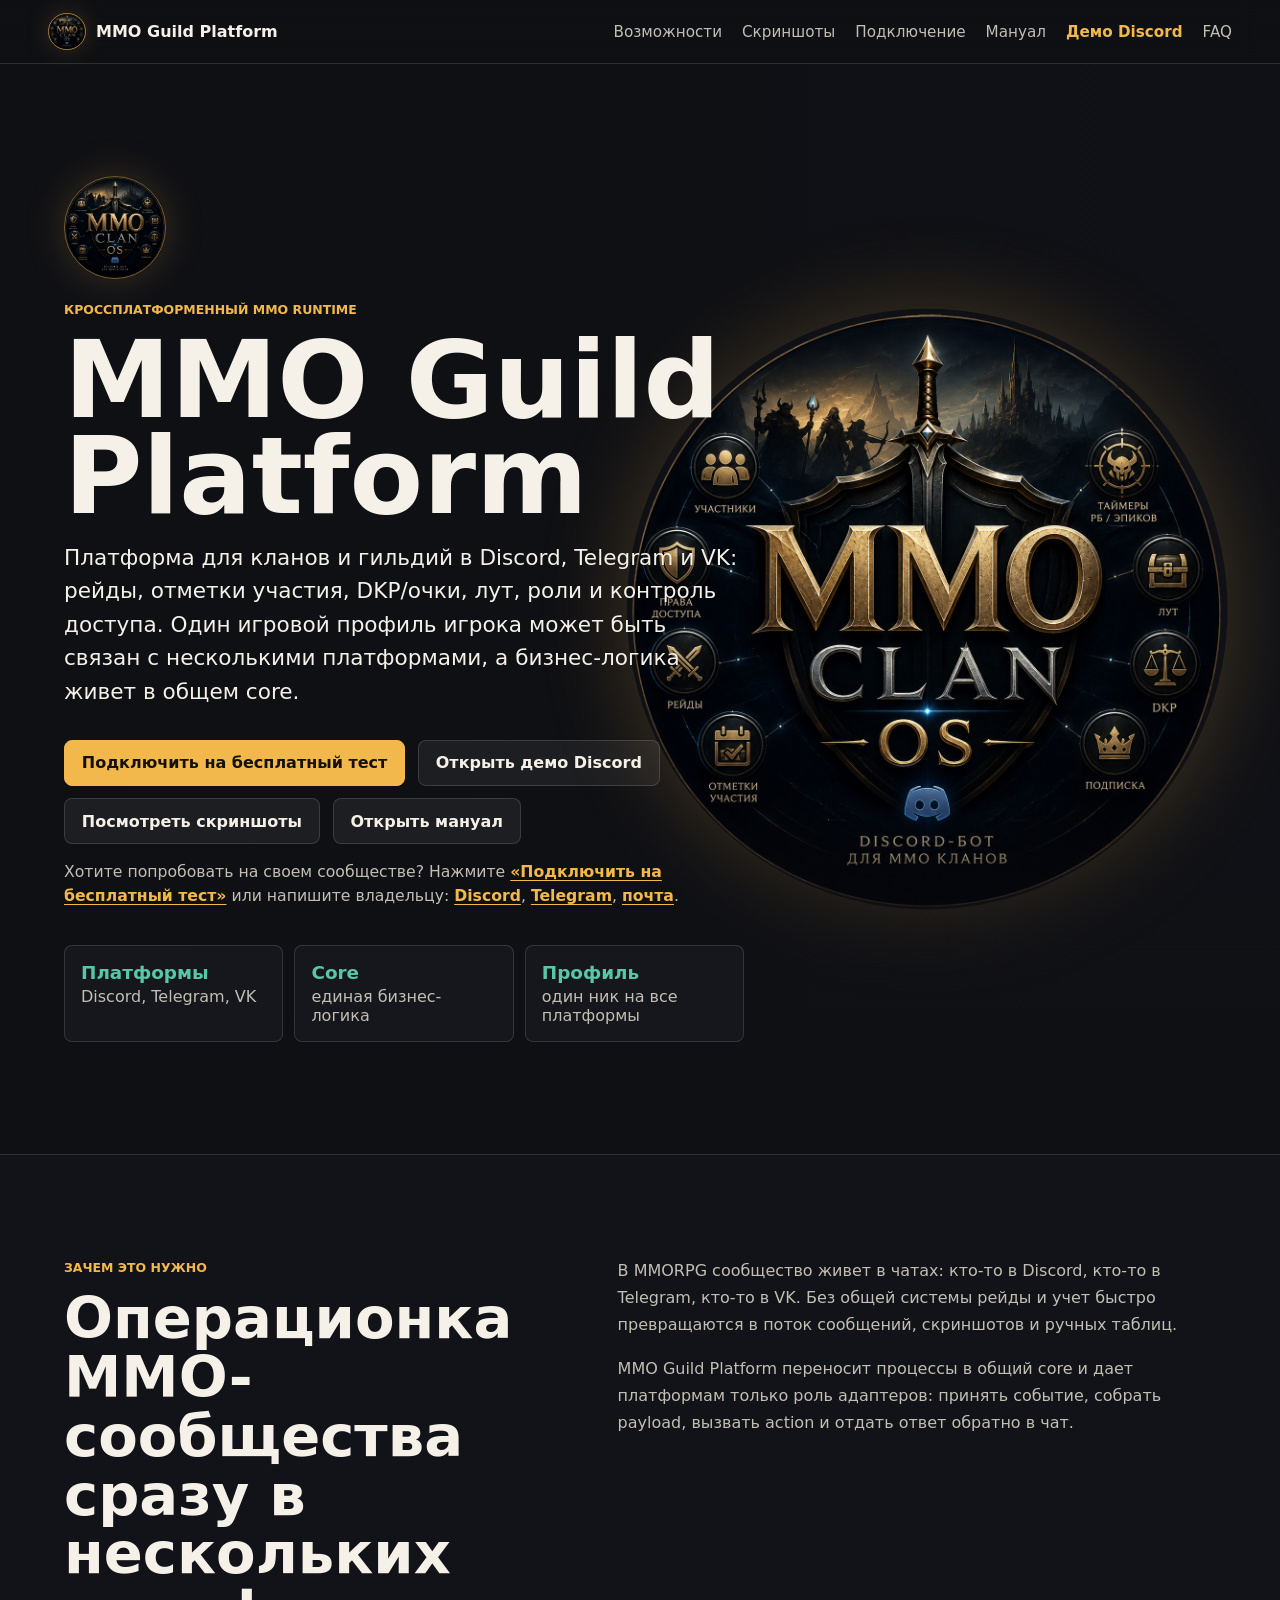
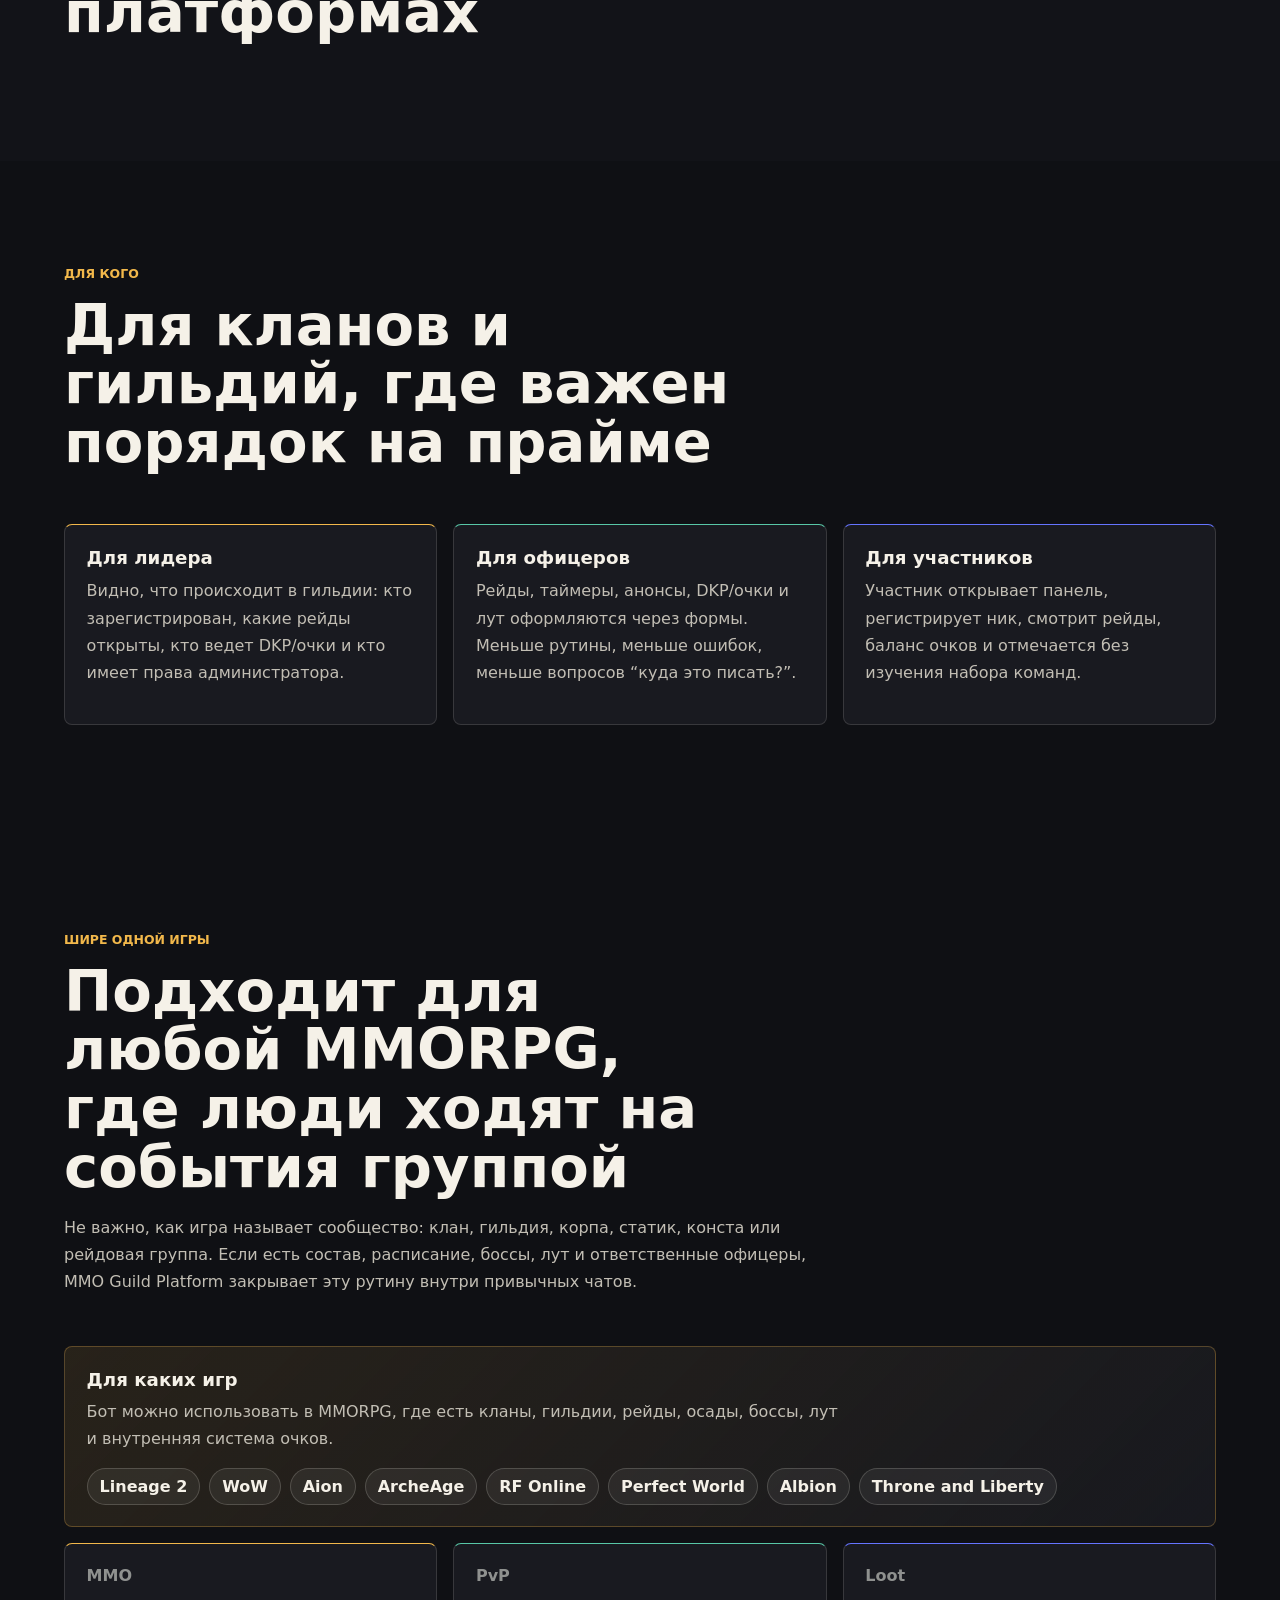
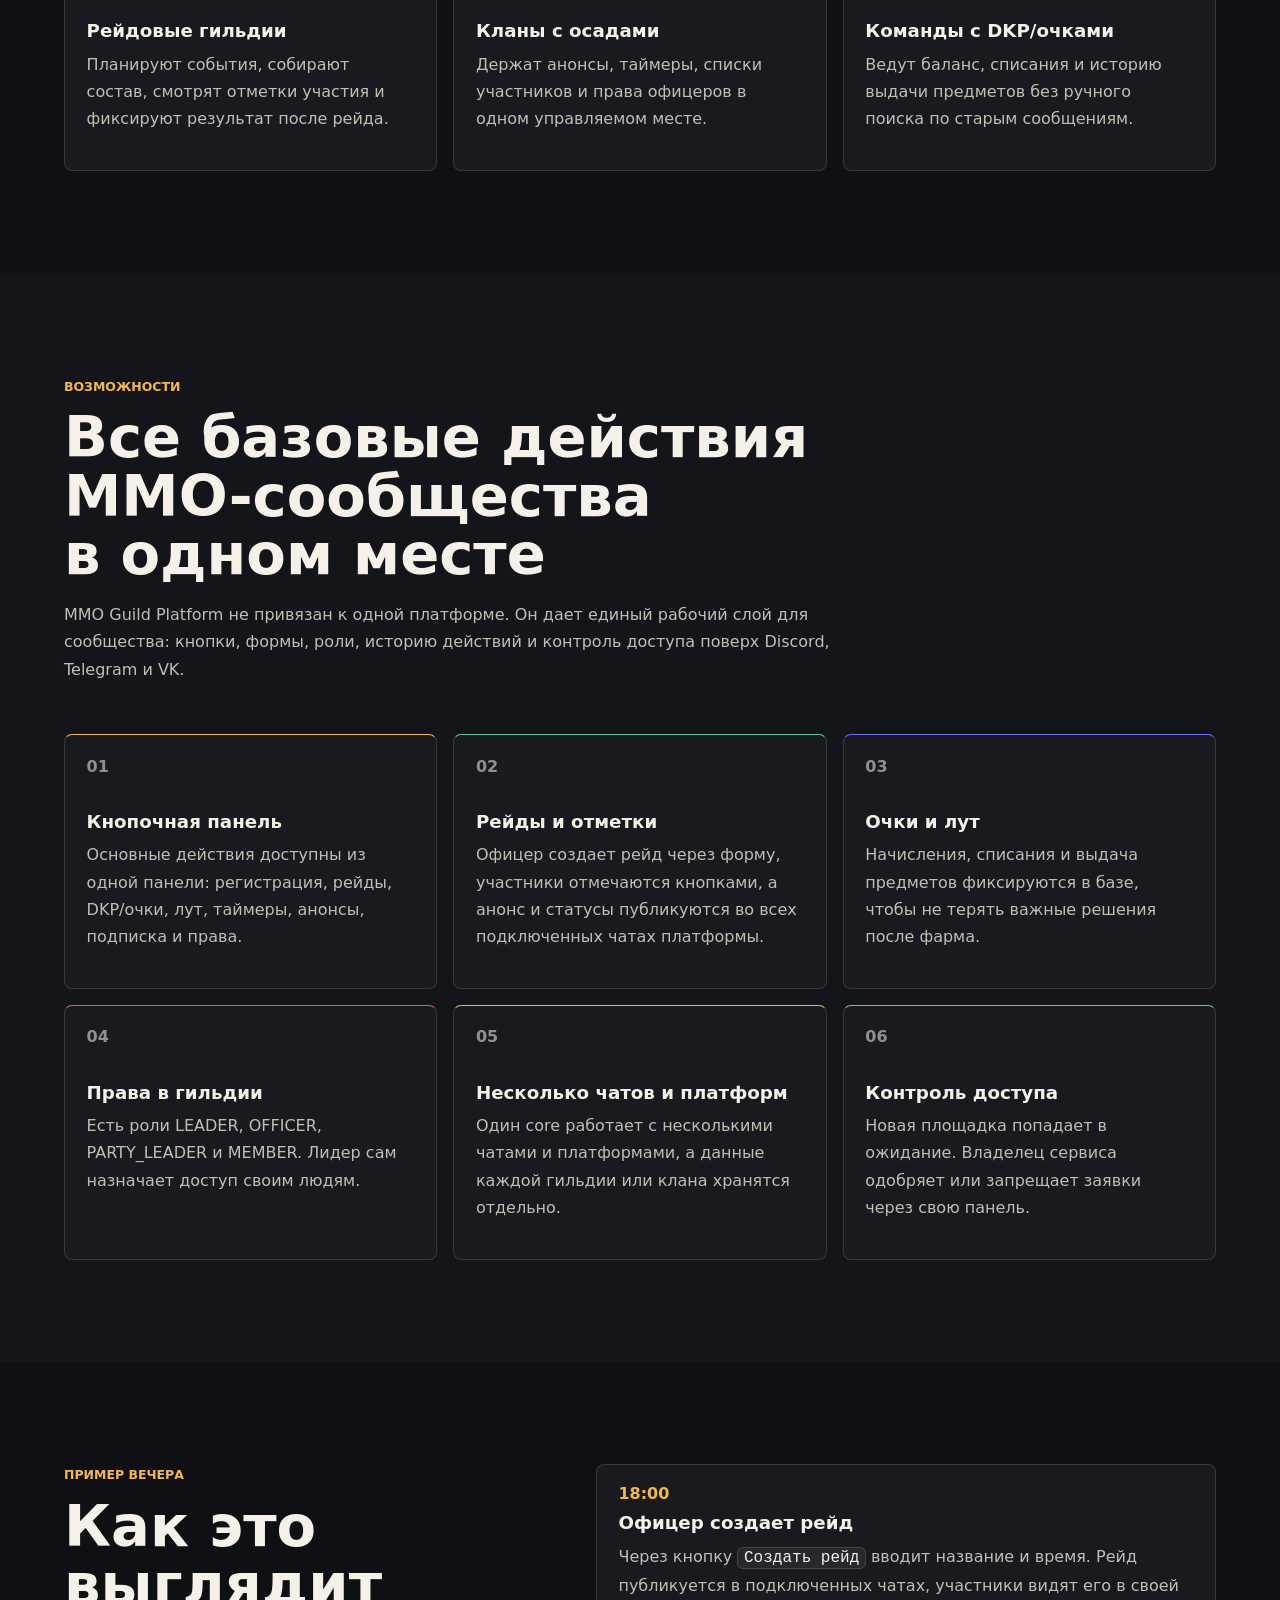
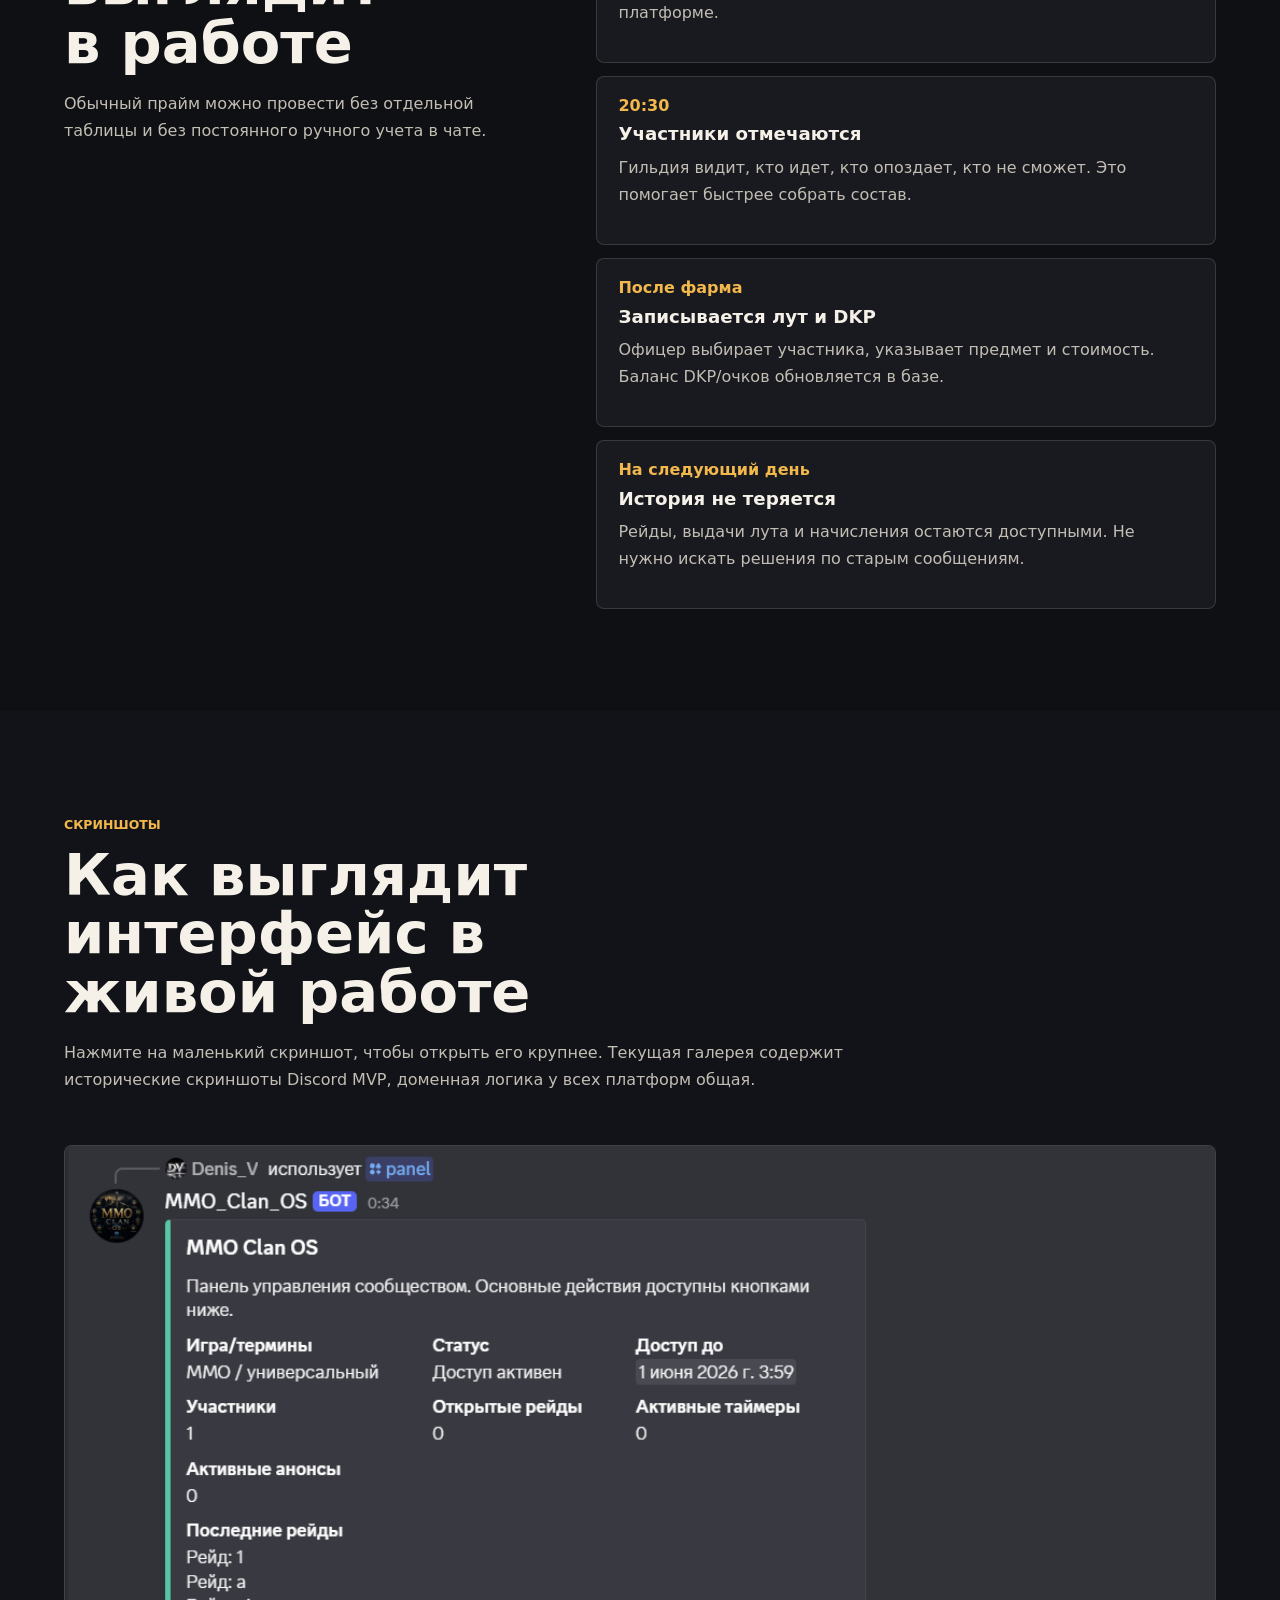
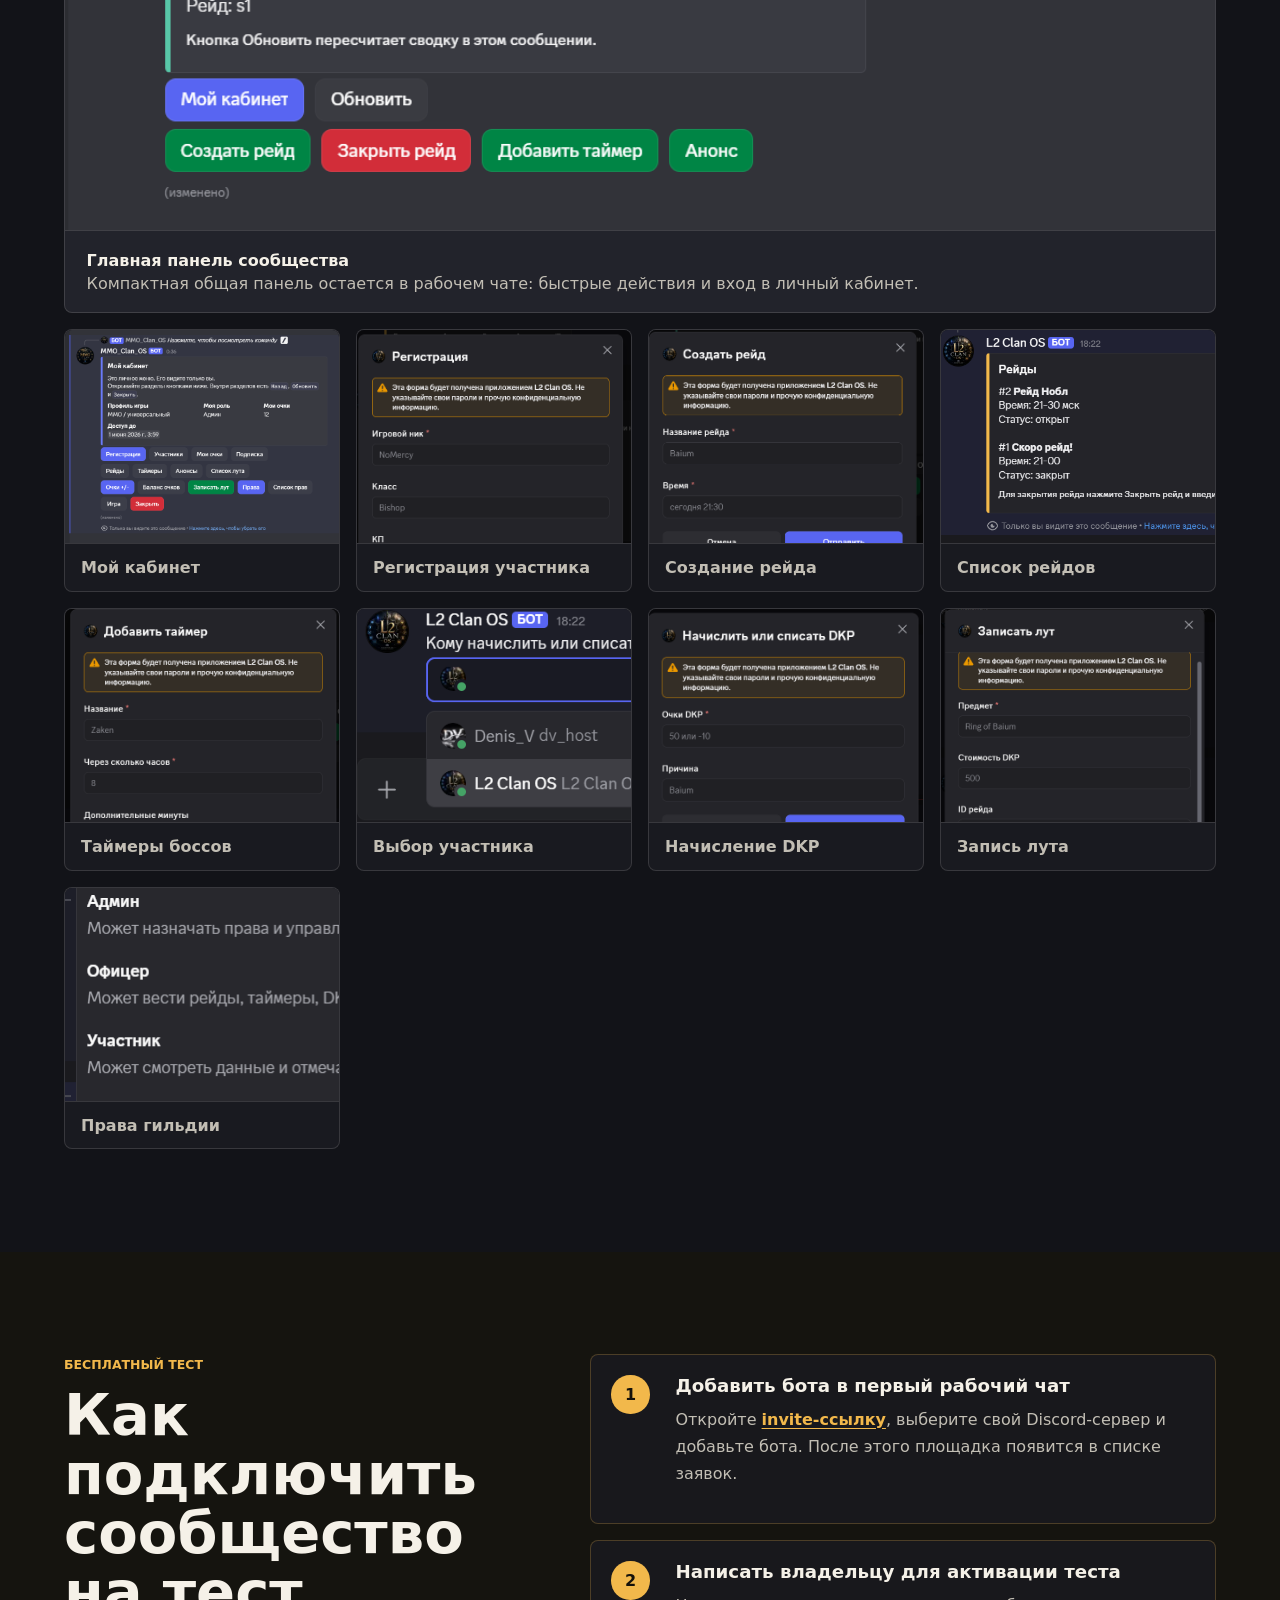
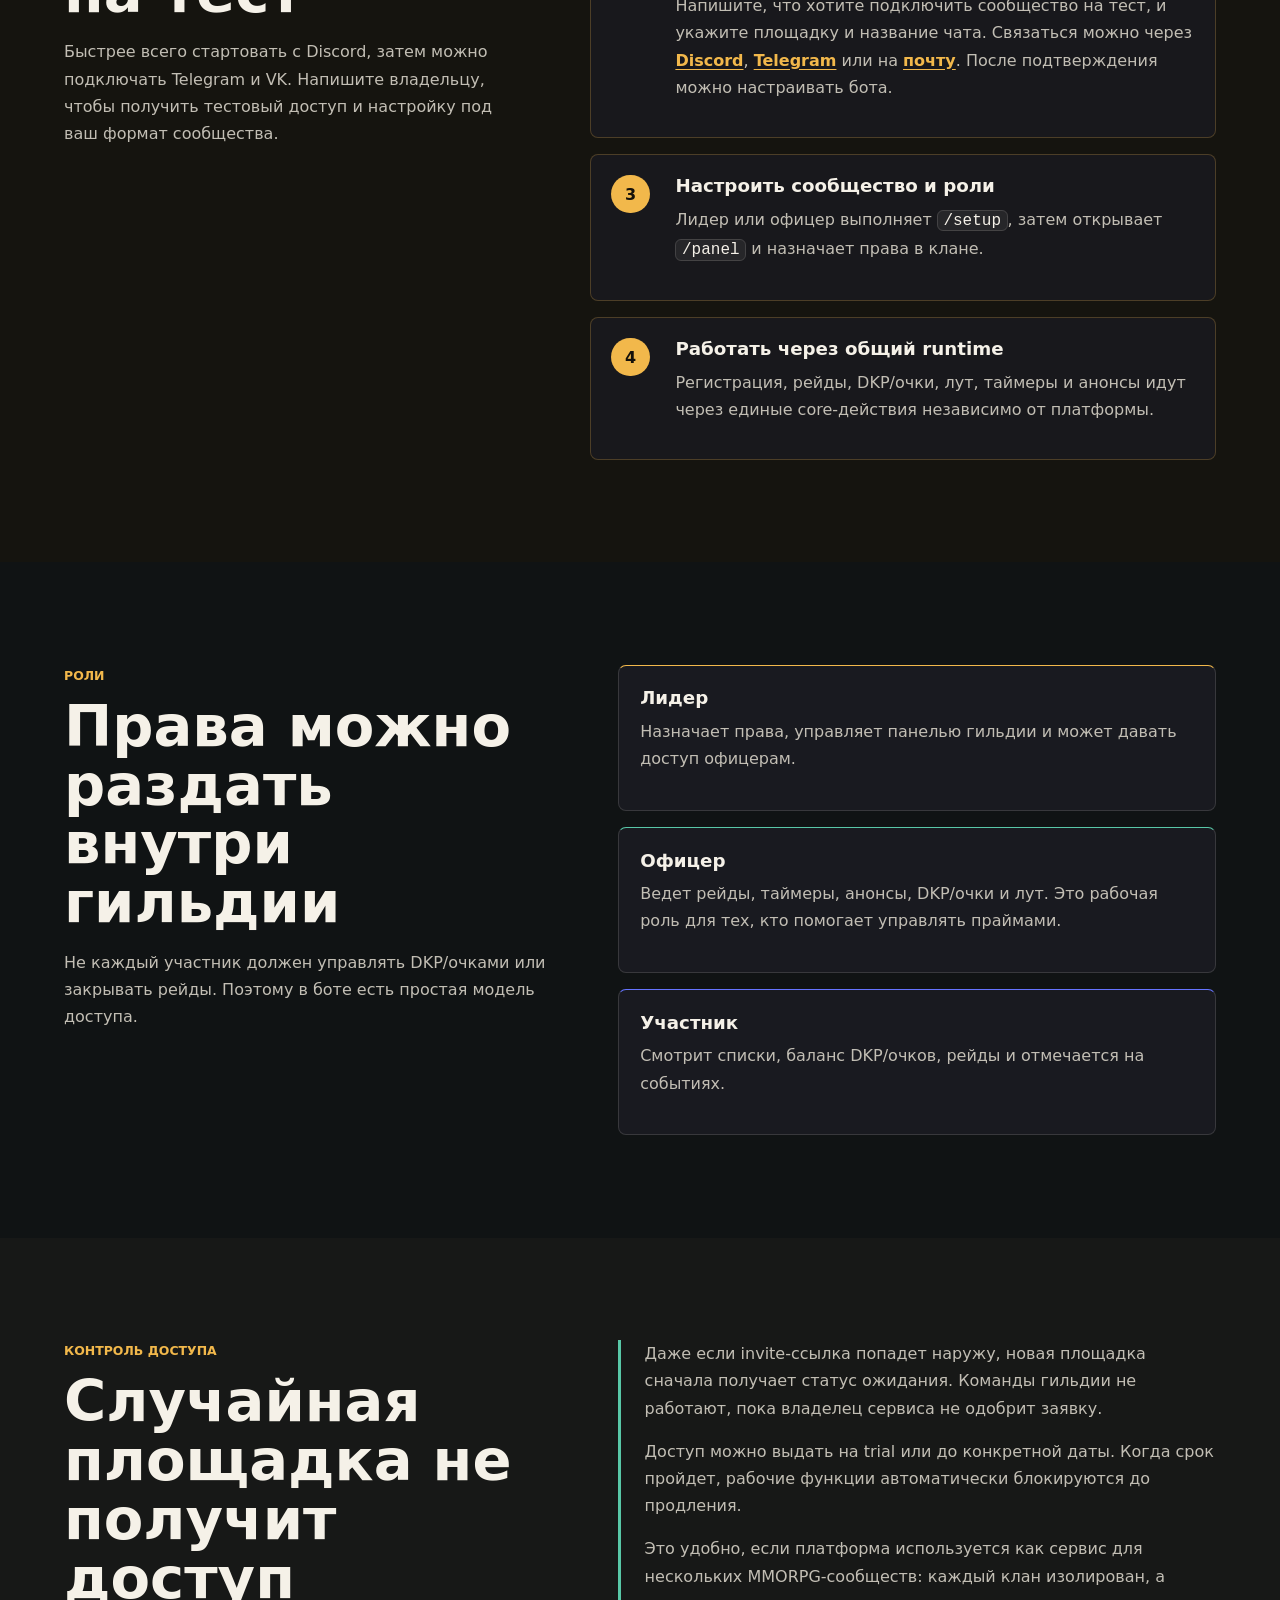
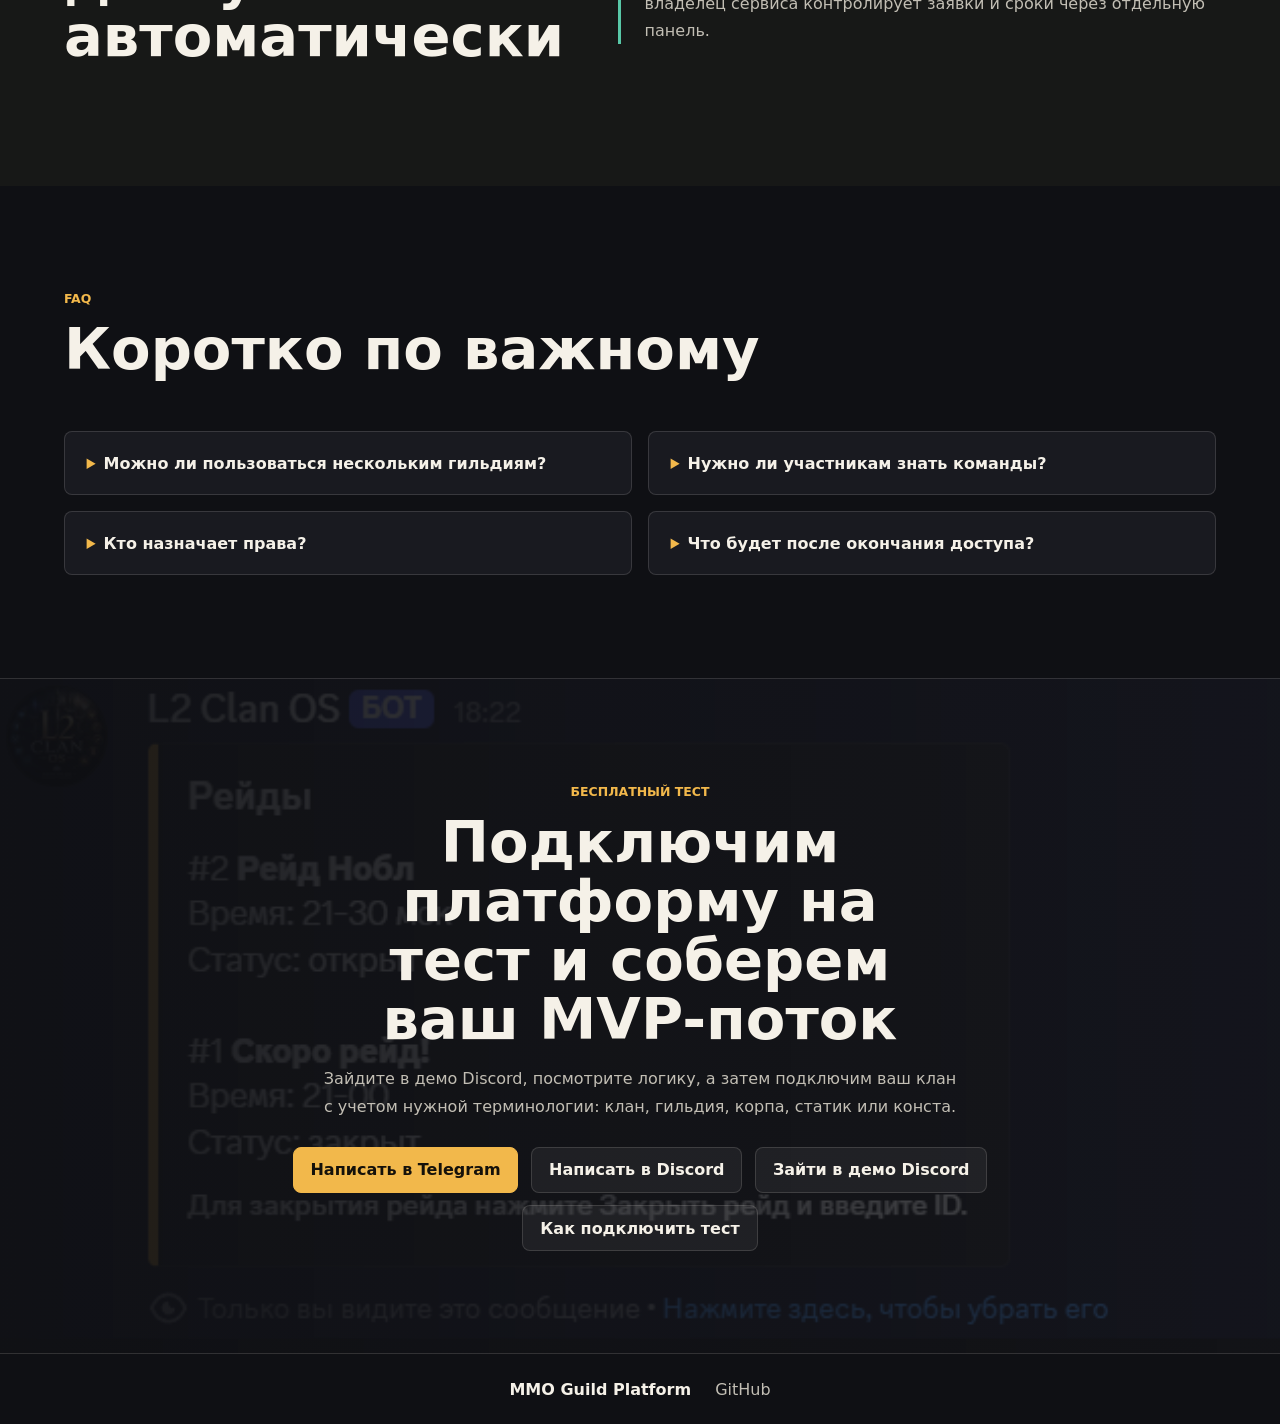
==== commit be2b2377: "Переписать витрину под кроссплатформенный MMO Guild Platform" ====
--- a/index.html
+++ b/index.html
@@ -3,17 +3,17 @@
   <head>
     <meta charset="utf-8">
     <meta name="viewport" content="width=device-width, initial-scale=1">
-    <meta name="description" content="MMO Clan OS - Discord-бот для MMORPG-кланов и гильдий: рейды, DKP/очки, лут, таймеры, анонсы и права через кнопки.">
-    <title>MMO Clan OS - Discord-бот для MMORPG-кланов и гильдий</title>
+    <meta name="description" content="MMO Guild Platform - кроссплатформенная платформа для MMO-сообществ: Discord, Telegram, VK. Рейды, attendance, DKP/очки, лут, роли и доступ через общий core.">
+    <title>MMO Guild Platform - кроссплатформенная платформа для MMO-гильдий и кланов</title>
     <link rel="icon" href="./assets/icon.png" type="image/png">
     <link rel="stylesheet" href="./assets/site.css">
     <script src="./assets/site.js" defer></script>
   </head>
   <body>
     <header class="site-header">
-      <a class="brand" href="#top" aria-label="MMO Clan OS">
+      <a class="brand" href="#top" aria-label="MMO Guild Platform">
         <img class="brand-logo" src="./assets/icon.png" alt="" aria-hidden="true">
-        <span>MMO Clan OS</span>
+        <span>MMO Guild Platform</span>
       </a>
       <nav class="site-nav" aria-label="Основная навигация">
         <a href="#features">Возможности</a>
@@ -31,35 +31,35 @@
         <div class="hero-overlay"></div>
         <div class="hero-content">
           <img class="hero-emblem" src="./assets/icon.png" alt="" aria-hidden="true">
-          <p class="eyebrow">Discord-инструмент для MMORPG</p>
-          <h1 id="hero-title">MMO Clan OS</h1>
+          <p class="eyebrow">Кроссплатформенный MMO runtime</p>
+          <h1 id="hero-title">MMO Guild Platform</h1>
           <p class="hero-copy">
-            Панель управления кланом или гильдией в Discord: рейды, отметки участия, DKP/очки, лут, таймеры, анонсы и права доступа без длинных команд, ручных таблиц и потерянных сообщений.
+            Платформа для кланов и гильдий в Discord, Telegram и VK: рейды, отметки участия, DKP/очки, лут, роли и контроль доступа. Один игровой профиль игрока может быть связан с несколькими платформами, а бизнес-логика живет в общем core.
           </p>
           <div class="hero-actions" aria-label="Основные действия">
             <a class="button primary" href="#connect">Подключить на бесплатный тест</a>
-            <a class="button secondary" href="https://discord.gg/wZZ3CzPwrw" target="_blank" rel="noopener">Зайти в демо Discord</a>
+            <a class="button secondary" href="https://discord.gg/wZZ3CzPwrw" target="_blank" rel="noopener">Открыть демо Discord</a>
             <a class="button secondary" href="#screens">Посмотреть скриншоты</a>
             <a class="button secondary" href="./manual.html">Открыть мануал</a>
           </div>
           <p class="hero-note">
-            Хотите попробовать на своем сервере? Нажмите <a href="#connect">«Подключить на бесплатный тест»</a> или напишите владельцу:
+            Хотите попробовать на своем сообществе? Нажмите <a href="#connect">«Подключить на бесплатный тест»</a> или напишите владельцу:
             <a href="https://discord.com/users/1502280429078712351" target="_blank" rel="noopener">Discord</a>,
             <a href="https://t.me/dv_rus1" target="_blank" rel="noopener">Telegram</a>,
             <a href="mailto:denis_vv@list.ru">почта</a>.
           </p>
           <dl class="hero-stats" aria-label="Ключевые возможности">
             <div>
-              <dt>Кнопки</dt>
-              <dd>вместо команд</dd>
+              <dt>Платформы</dt>
+              <dd>Discord, Telegram, VK</dd>
             </div>
             <div>
-              <dt>Очки</dt>
-              <dd>DKP, баланс и списания</dd>
+              <dt>Core</dt>
+              <dd>единая бизнес-логика</dd>
             </div>
             <div>
-              <dt>MMO</dt>
-              <dd>гильдии и кланы отдельно</dd>
+              <dt>Профиль</dt>
+              <dd>один ник на все платформы</dd>
             </div>
           </dl>
         </div>
@@ -69,14 +69,14 @@
         <div class="section-inner intro-grid">
           <div>
             <p class="eyebrow">Зачем это нужно</p>
-            <h2 id="intro-title">Операционка MMO-гильдии прямо внутри Discord</h2>
+            <h2 id="intro-title">Операционка MMO-сообщества сразу в нескольких платформах</h2>
           </div>
           <div class="intro-copy">
             <p>
-              В MMORPG гильдия живет в Discord: там собираются на рейды, спорят за лут, отмечают праймы, ищут замену в статик или группу и держат расписание боссов. Проблема в том, что без системы все быстро превращается в поток сообщений, скриншотов и ручных таблиц.
+              В MMORPG сообщество живет в чатах: кто-то в Discord, кто-то в Telegram, кто-то в VK. Без общей системы рейды и учет быстро превращаются в поток сообщений, скриншотов и ручных таблиц.
             </p>
             <p>
-              MMO Clan OS переносит основные процессы клана или гильдии в понятные кнопки. Офицер не вспоминает команды, участник не ищет, куда писать ник, а админ видит, кто имеет права и до какой даты сервер может пользоваться ботом.
+              MMO Guild Platform переносит процессы в общий core и дает платформам только роль адаптеров: принять событие, собрать payload, вызвать action и отдать ответ обратно в чат.
             </p>
           </div>
         </div>
@@ -110,9 +110,9 @@
           <div class="section-heading">
             <p class="eyebrow">Шире одной игры</p>
             <h2 id="game-title">Подходит для любой MMORPG, где люди ходят на события группой</h2>
-            <p>Не важно, как игра называет сообщество: клан, гильдия, статик, конста или рейдовая группа. Если есть состав, расписание, боссы, лут и ответственные офицеры, MMO Clan OS закрывает эту рутину внутри Discord.</p>
-          </div>
-          <div class="game-list" aria-label="Для каких игр подходит MMO Clan OS">
+            <p>Не важно, как игра называет сообщество: клан, гильдия, корпа, статик, конста или рейдовая группа. Если есть состав, расписание, боссы, лут и ответственные офицеры, MMO Guild Platform закрывает эту рутину внутри привычных чатов.</p>
+          </div>
+          <div class="game-list" aria-label="Для каких игр подходит MMO Guild Platform">
             <h3>Для каких игр</h3>
             <p>Бот можно использовать в MMORPG, где есть кланы, гильдии, рейды, осады, боссы, лут и внутренняя система очков.</p>
             <ul>
@@ -151,7 +151,7 @@
           <div class="section-heading">
             <p class="eyebrow">Возможности</p>
             <h2 id="features-title">Все базовые действия MMO-сообщества в одном месте</h2>
-            <p>MMO Clan OS не пытается заменить Discord. Он добавляет в него рабочий слой для гильдии: кнопки, формы, роли, история действий и контроль доступа.</p>
+            <p>MMO Guild Platform не привязан к одной платформе. Он дает единый рабочий слой для сообщества: кнопки, формы, роли, историю действий и контроль доступа поверх Discord, Telegram и VK.</p>
           </div>
           <div class="feature-grid">
             <article class="feature-card">
@@ -162,7 +162,7 @@
             <article class="feature-card">
               <span class="feature-index">02</span>
               <h3>Рейды и отметки</h3>
-              <p>Офицер создает рейд через форму, участники отмечаются кнопками, список рейдов остается в Discord.</p>
+              <p>Офицер создает рейд через форму, участники отмечаются кнопками, а анонс и статусы публикуются во всех подключенных чатах платформы.</p>
             </article>
             <article class="feature-card">
               <span class="feature-index">03</span>
@@ -172,17 +172,17 @@
             <article class="feature-card">
               <span class="feature-index">04</span>
               <h3>Права в гильдии</h3>
-              <p>Есть роли админа, офицера и участника. Админ сам назначает доступ своим людям.</p>
+              <p>Есть роли LEADER, OFFICER, PARTY_LEADER и MEMBER. Лидер сам назначает доступ своим людям.</p>
             </article>
             <article class="feature-card">
               <span class="feature-index">05</span>
-              <h3>Несколько серверов</h3>
-              <p>Один бот работает на разных Discord-серверах, а данные каждой гильдии или клана хранятся отдельно.</p>
+              <h3>Несколько чатов и платформ</h3>
+              <p>Один core работает с несколькими чатами и платформами, а данные каждой гильдии или клана хранятся отдельно.</p>
             </article>
             <article class="feature-card">
               <span class="feature-index">06</span>
-              <h3>Защита от чужих серверов</h3>
-              <p>Новый сервер попадает в ожидание. Владелец бота одобряет или запрещает заявки через свою панель.</p>
+              <h3>Контроль доступа</h3>
+              <p>Новая площадка попадает в ожидание. Владелец сервиса одобряет или запрещает заявки через свою панель.</p>
             </article>
           </div>
         </div>
@@ -199,7 +199,7 @@
             <article>
               <span>18:00</span>
               <h3>Офицер создает рейд</h3>
-              <p>Через кнопку <code>Создать рейд</code> вводит название и время. Рейд появляется в Discord, участники видят его в списке.</p>
+              <p>Через кнопку <code>Создать рейд</code> вводит название и время. Рейд публикуется в подключенных чатах, участники видят его в своей платформе.</p>
             </article>
             <article>
               <span>20:30</span>
@@ -224,43 +224,43 @@
         <div class="section-inner">
           <div class="section-heading">
             <p class="eyebrow">Скриншоты</p>
-            <h2 id="screens-title">Так бот выглядит в реальном Discord</h2>
-            <p>Нажмите на маленький скриншот, чтобы открыть его крупнее и рассмотреть детали интерфейса.</p>
+            <h2 id="screens-title">Как выглядит интерфейс в живой работе</h2>
+            <p>Нажмите на маленький скриншот, чтобы открыть его крупнее. Текущая галерея содержит исторические скриншоты Discord MVP, доменная логика у всех платформ общая.</p>
           </div>
           <div class="screenshot-feature">
             <figure>
-              <img src="./assets/screenshots/clan-panel.png" alt="Панель управления MMO Clan OS в Discord с кнопками для рейдов, DKP, лута и прав" loading="lazy">
+              <img src="./assets/screenshots/clan-panel.png" alt="Панель управления MMO Guild Platform в Discord с кнопками для рейдов, DKP, лута и прав" loading="lazy">
               <figcaption>
                 <strong>Главная панель сообщества</strong>
-                <span>Компактная общая панель остается в админ-канале: быстрые действия и вход в личный кабинет.</span>
+                <span>Компактная общая панель остается в рабочем чате: быстрые действия и вход в личный кабинет.</span>
               </figcaption>
             </figure>
           </div>
           <div class="screenshot-grid" aria-label="Галерея интерфейса">
             <figure>
               <button class="screenshot-button" type="button" data-full="./assets/screenshots/personal-cabinet.png" data-caption="Мой кабинет" aria-label="Увеличить скриншот: Мой кабинет">
-                <img src="./assets/screenshots/personal-cabinet.png" alt="Личный кабинет MMO Clan OS с разделами рейдов, таймеров, очков, лута и прав" loading="lazy">
+                <img src="./assets/screenshots/personal-cabinet.png" alt="Личный кабинет MMO Guild Platform с разделами рейдов, таймеров, очков, лута и прав" loading="lazy">
                 <span>Увеличить</span>
               </button>
               <figcaption>Мой кабинет</figcaption>
             </figure>
             <figure>
               <button class="screenshot-button" type="button" data-full="./assets/screenshots/register-modal.png" data-caption="Регистрация участника" aria-label="Увеличить скриншот: Регистрация участника">
-                <img src="./assets/screenshots/register-modal.png" alt="Форма регистрации участника в MMO Clan OS" loading="lazy">
+                <img src="./assets/screenshots/register-modal.png" alt="Форма регистрации участника в MMO Guild Platform" loading="lazy">
                 <span>Увеличить</span>
               </button>
               <figcaption>Регистрация участника</figcaption>
             </figure>
             <figure>
               <button class="screenshot-button" type="button" data-full="./assets/screenshots/raid-create-modal.png" data-caption="Создание рейда" aria-label="Увеличить скриншот: Создание рейда">
-                <img src="./assets/screenshots/raid-create-modal.png" alt="Форма создания рейда в Discord" loading="lazy">
+                 <img src="./assets/screenshots/raid-create-modal.png" alt="Форма создания рейда" loading="lazy">
                 <span>Увеличить</span>
               </button>
               <figcaption>Создание рейда</figcaption>
             </figure>
             <figure>
               <button class="screenshot-button" type="button" data-full="./assets/screenshots/raid-list.png" data-caption="Список рейдов" aria-label="Увеличить скриншот: Список рейдов">
-                <img src="./assets/screenshots/raid-list.png" alt="Список рейдов в MMO Clan OS" loading="lazy">
+                <img src="./assets/screenshots/raid-list.png" alt="Список рейдов в MMO Guild Platform" loading="lazy">
                 <span>Увеличить</span>
               </button>
               <figcaption>Список рейдов</figcaption>
@@ -308,27 +308,27 @@
         <div class="section-inner steps-layout">
           <div class="section-heading sticky-heading">
             <p class="eyebrow">Бесплатный тест</p>
-            <h2 id="connect-title">Как подключить гильдию на тест</h2>
-            <p>Сначала добавьте бота по invite-ссылке, потом напишите владельцу в Discord, Telegram или на почту. Сервер попадет в заявку, а владелец подтвердит тестовый доступ.</p>
+            <h2 id="connect-title">Как подключить сообщество на тест</h2>
+            <p>Быстрее всего стартовать с Discord, затем можно подключать Telegram и VK. Напишите владельцу, чтобы получить тестовый доступ и настройку под ваш формат сообщества.</p>
           </div>
           <ol class="steps">
             <li>
               <span>1</span>
               <div>
-                <h3>Нажать invite-ссылку и добавить бота</h3>
+                <h3>Добавить бота в первый рабочий чат</h3>
                 <p>
                   Откройте
                   <a class="contact-link" href="https://discord.com/oauth2/authorize?client_id=1502288316320579624&permissions=2147576832&integration_type=0&scope=bot+applications.commands" target="_blank" rel="noopener">invite-ссылку</a>,
-                  выберите свой Discord-сервер и добавьте бота. После этого сервер появится в списке заявок.
+                  выберите свой Discord-сервер и добавьте бота. После этого площадка появится в списке заявок.
                 </p>
               </div>
             </li>
             <li>
               <span>2</span>
               <div>
-                <h3>Написать владельцу для бесплатного теста</h3>
+                <h3>Написать владельцу для активации теста</h3>
                 <p>
-                  Напишите, что хотите подключить сервер на тест, и укажите название Discord-сервера. Связаться можно через
+                  Напишите, что хотите подключить сообщество на тест, и укажите площадку и название чата. Связаться можно через
                   <a class="contact-link" href="https://discord.com/users/1502280429078712351" target="_blank" rel="noopener">Discord</a>,
                   <a class="contact-link" href="https://t.me/dv_rus1" target="_blank" rel="noopener">Telegram</a>
                   или на
@@ -340,15 +340,15 @@
             <li>
               <span>3</span>
               <div>
-                <h3>Настроить гильдию</h3>
-                <p>Админ сервера выполняет <code>/setup</code>, затем открывает <code>/panel</code> и назначает права.</p>
+                <h3>Настроить сообщество и роли</h3>
+                <p>Лидер или офицер выполняет <code>/setup</code>, затем открывает <code>/panel</code> и назначает права в клане.</p>
               </div>
             </li>
             <li>
               <span>4</span>
               <div>
-                <h3>Работать через кнопки</h3>
-                <p>Регистрация, рейды, DKP/очки, лут, таймеры и анонсы идут через интерфейс Discord, а не через ручные таблицы.</p>
+                <h3>Работать через общий runtime</h3>
+                <p>Регистрация, рейды, DKP/очки, лут, таймеры и анонсы идут через единые core-действия независимо от платформы.</p>
               </div>
             </li>
           </ol>
@@ -364,7 +364,7 @@
           </div>
           <div class="role-list" aria-label="Роли в гильдии">
             <article>
-              <h3>Админ</h3>
+              <h3>Лидер</h3>
               <p>Назначает права, управляет панелью гильдии и может давать доступ офицерам.</p>
             </article>
             <article>
@@ -383,17 +383,17 @@
         <div class="section-inner security-grid">
           <div>
             <p class="eyebrow">Контроль доступа</p>
-            <h2 id="security-title">Левый сервер не сможет просто взять и пользоваться</h2>
+            <h2 id="security-title">Случайная площадка не получит доступ автоматически</h2>
           </div>
           <div class="security-copy">
             <p>
-              Даже если invite-ссылка попадет наружу, новый Discord-сервер сначала получает статус ожидания. Команды гильдии не работают, пока владелец бота не одобрит заявку.
+              Даже если invite-ссылка попадет наружу, новая площадка сначала получает статус ожидания. Команды гильдии не работают, пока владелец сервиса не одобрит заявку.
             </p>
             <p>
               Доступ можно выдать на trial или до конкретной даты. Когда срок пройдет, рабочие функции автоматически блокируются до продления.
             </p>
             <p>
-              Это удобно, если бот используется как сервис для нескольких MMORPG-сообществ: каждый сервер изолирован, а владелец бота контролирует заявки и сроки через отдельную панель.
+              Это удобно, если платформа используется как сервис для нескольких MMORPG-сообществ: каждый клан изолирован, а владелец сервиса контролирует заявки и сроки через отдельную панель.
             </p>
           </div>
         </div>
@@ -408,7 +408,7 @@
           <div class="faq-grid">
             <details>
               <summary>Можно ли пользоваться нескольким гильдиям?</summary>
-              <p>Да. Один Discord-сервер считается одной гильдией или кланом, данные каждого сервера разделены по своему ID.</p>
+              <p>Да. Каждое сообщество изолировано по своему `clanId`, чаты и платформы подключаются как отдельные адаптеры.</p>
             </details>
             <details>
               <summary>Нужно ли участникам знать команды?</summary>
@@ -416,11 +416,11 @@
             </details>
             <details>
               <summary>Кто назначает права?</summary>
-              <p>Админ гильдии назначает роли через панель: админ, офицер или участник. Владелец Discord-сервера всегда считается админом.</p>
+              <p>Лидер или офицер назначает роли через панель: лидер, офицер, пати-лидер, участник.</p>
             </details>
             <details>
               <summary>Что будет после окончания доступа?</summary>
-              <p>Команды гильдии перестанут работать, пока владелец бота не продлит срок доступа.</p>
+              <p>Команды гильдии перестанут работать, пока владелец сервиса не продлит срок доступа.</p>
             </details>
           </div>
         </div>
@@ -429,8 +429,8 @@
       <section class="cta" aria-labelledby="cta-title">
         <div class="cta-inner">
           <p class="eyebrow">Бесплатный тест</p>
-          <h2 id="cta-title">Подключим бота на тест, без покупки с нуля</h2>
-          <p>Зайдите в демо Discord, посмотрите интерфейс, а если хотите попробовать на своем сервере - напишите владельцу и передайте название Discord-сервера.</p>
+          <h2 id="cta-title">Подключим платформу на тест и соберем ваш MVP-поток</h2>
+          <p>Зайдите в демо Discord, посмотрите логику, а затем подключим ваш клан с учетом нужной терминологии: клан, гильдия, корпа, статик или конста.</p>
           <div class="cta-actions">
             <a class="button primary" href="https://t.me/dv_rus1" target="_blank" rel="noopener">Написать в Telegram</a>
             <a class="button secondary" href="https://discord.com/users/1502280429078712351" target="_blank" rel="noopener">Написать в Discord</a>
@@ -451,7 +451,7 @@
     </div>
 
     <footer class="site-footer">
-      <span>MMO Clan OS</span>
+      <span>MMO Guild Platform</span>
       <a href="https://github.com/den063rus-design/MMO_Clan_OS_public">GitHub</a>
     </footer>
   </body>
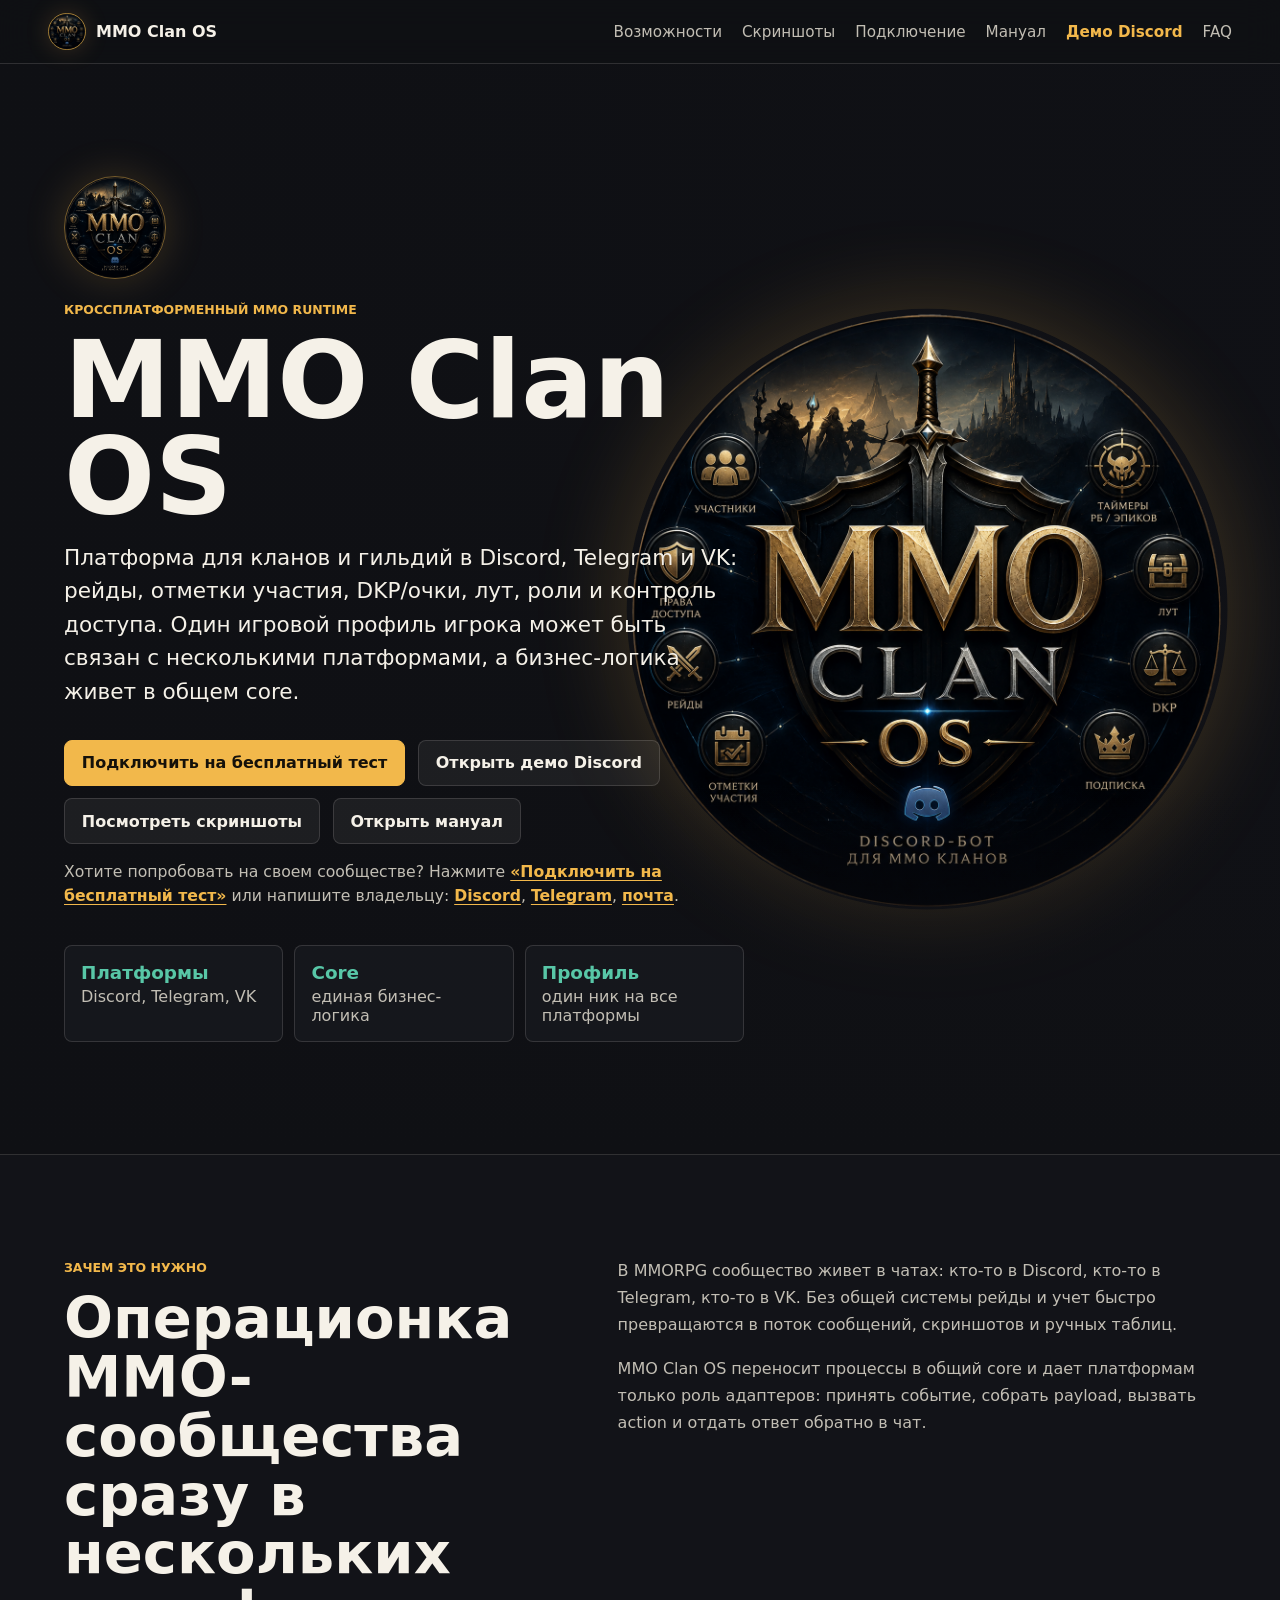
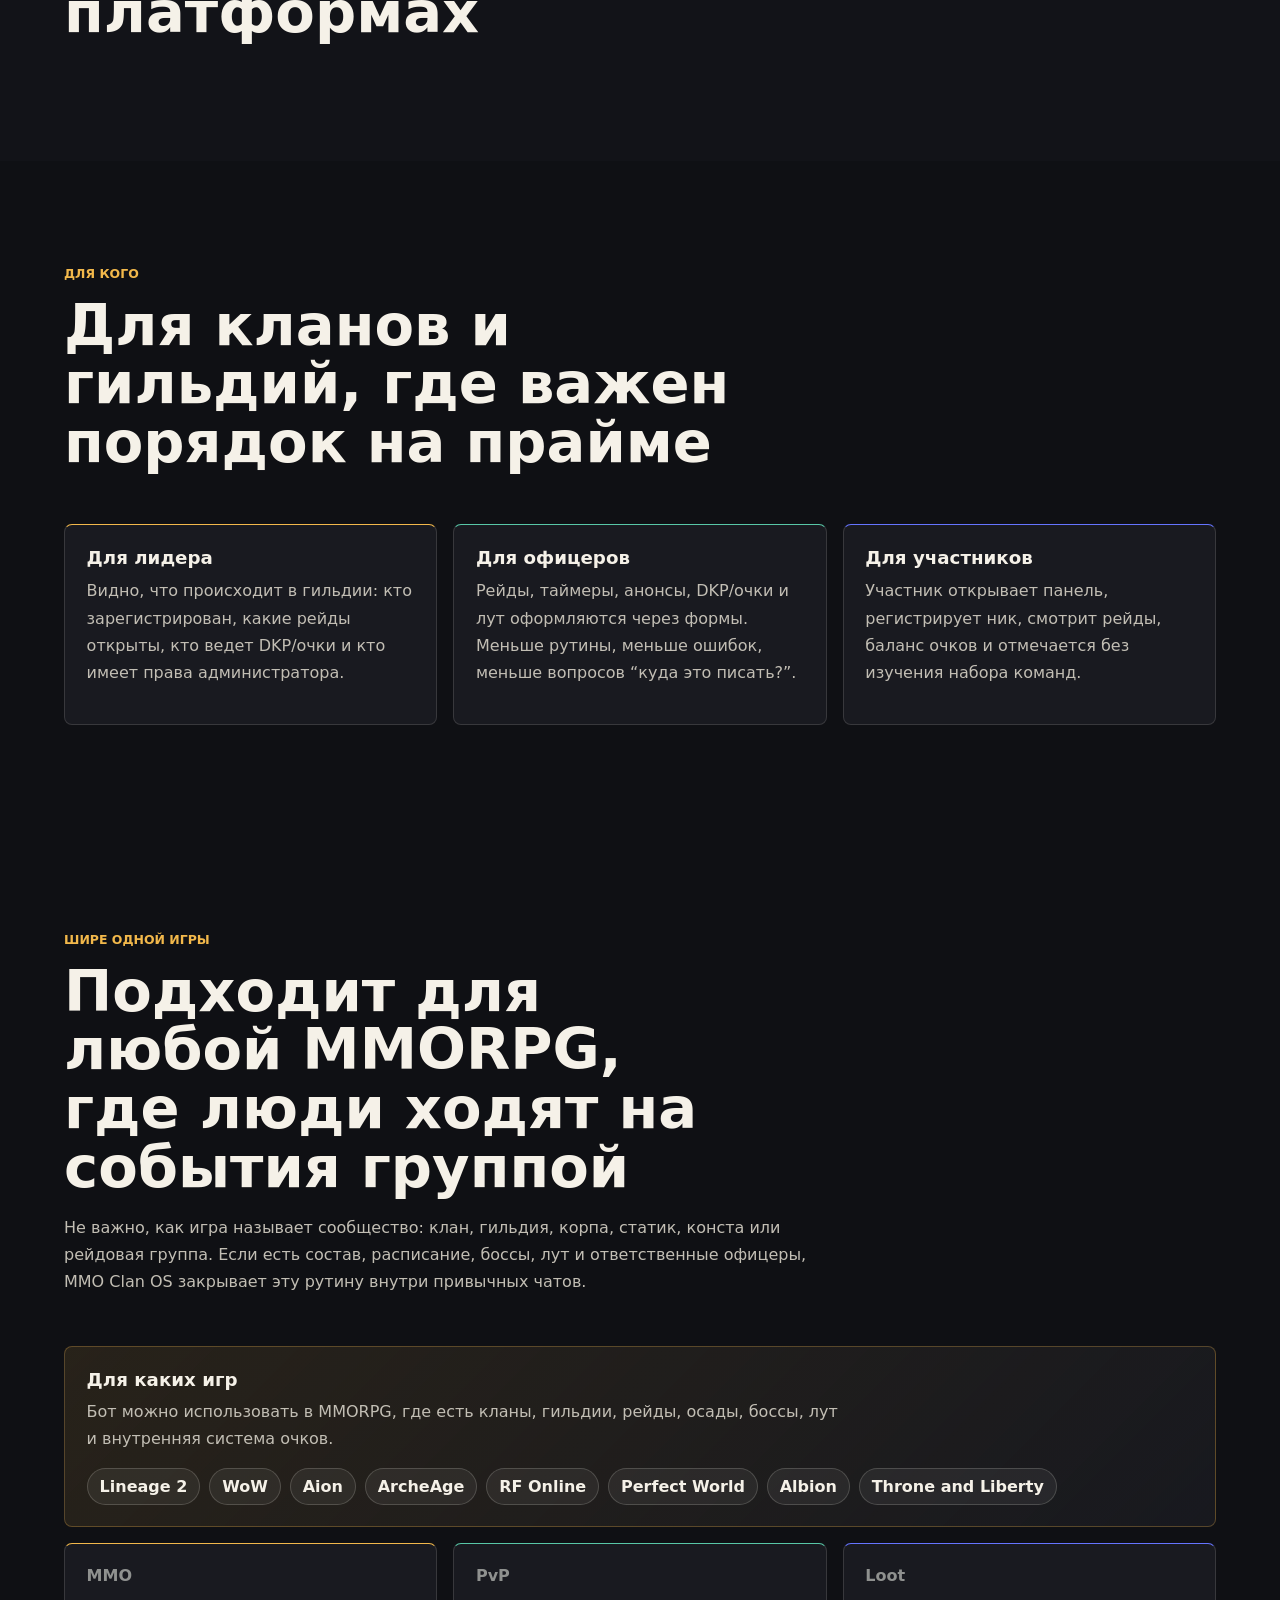
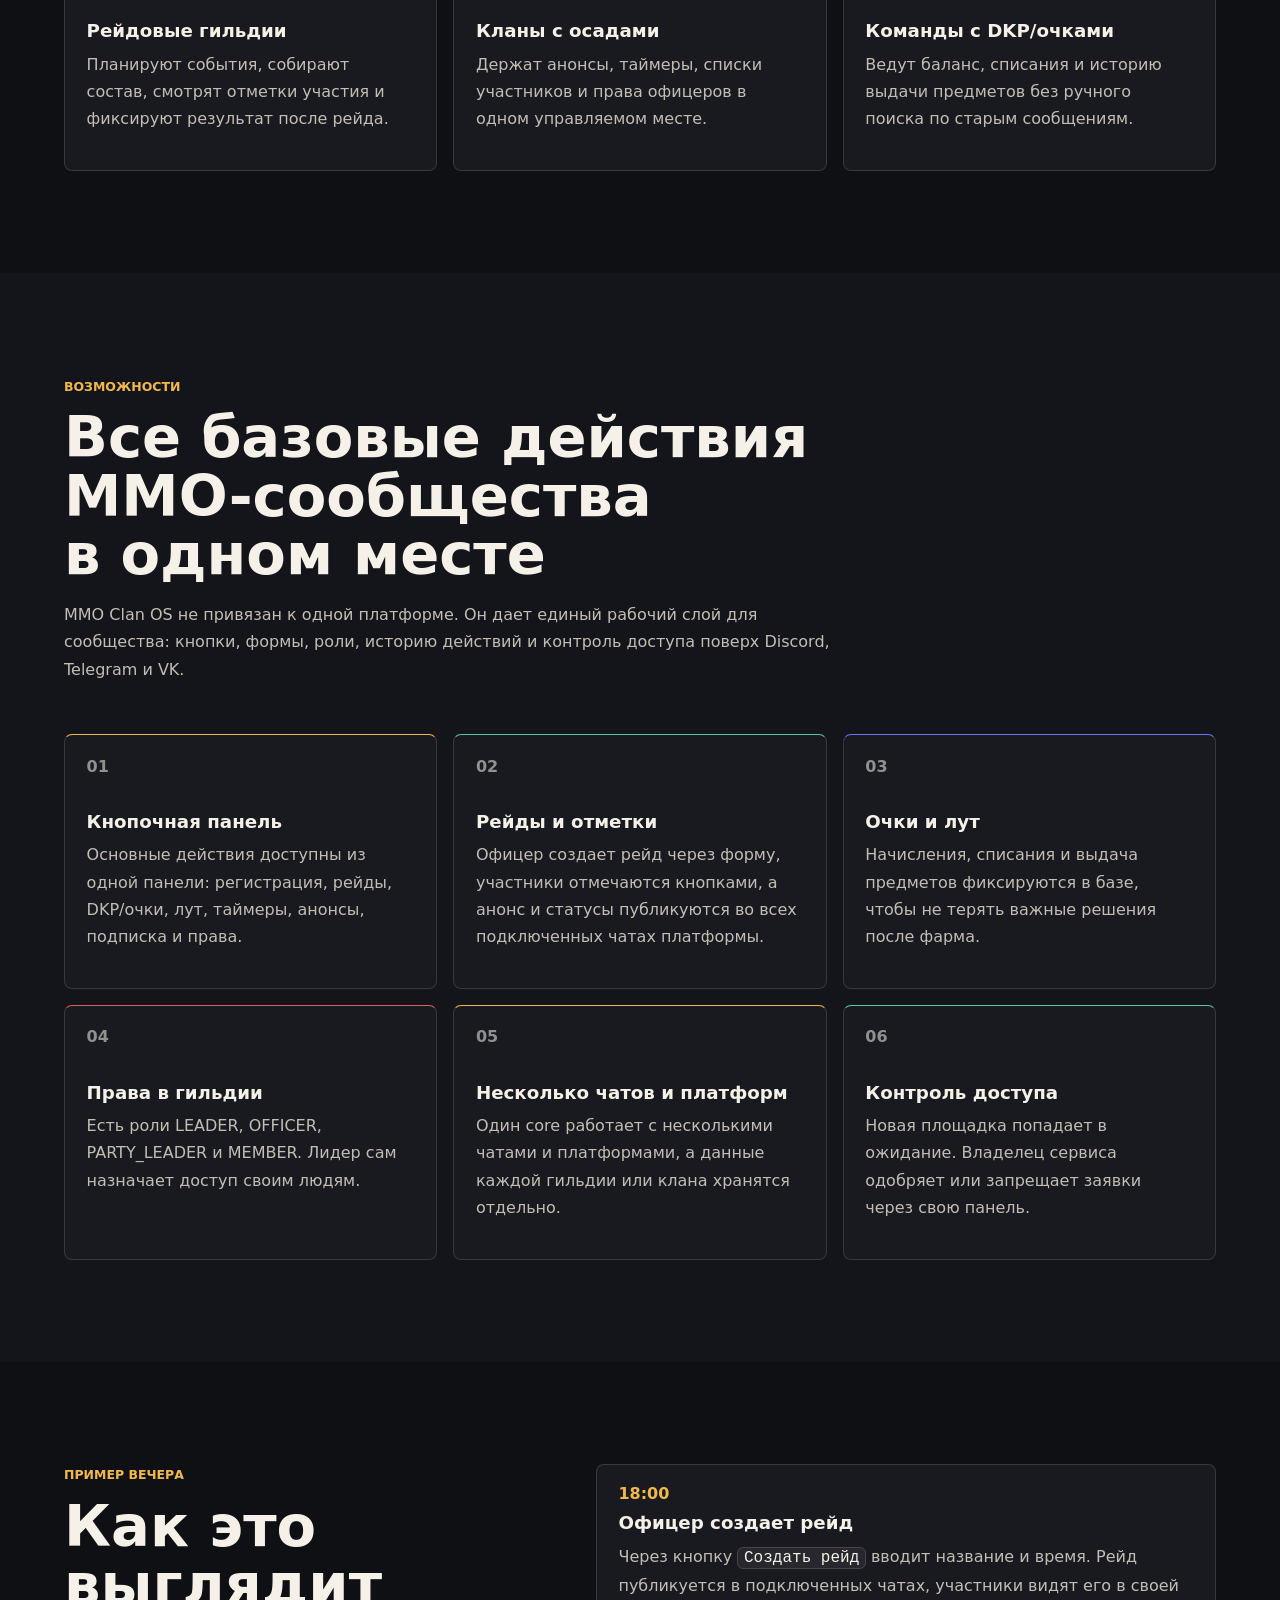
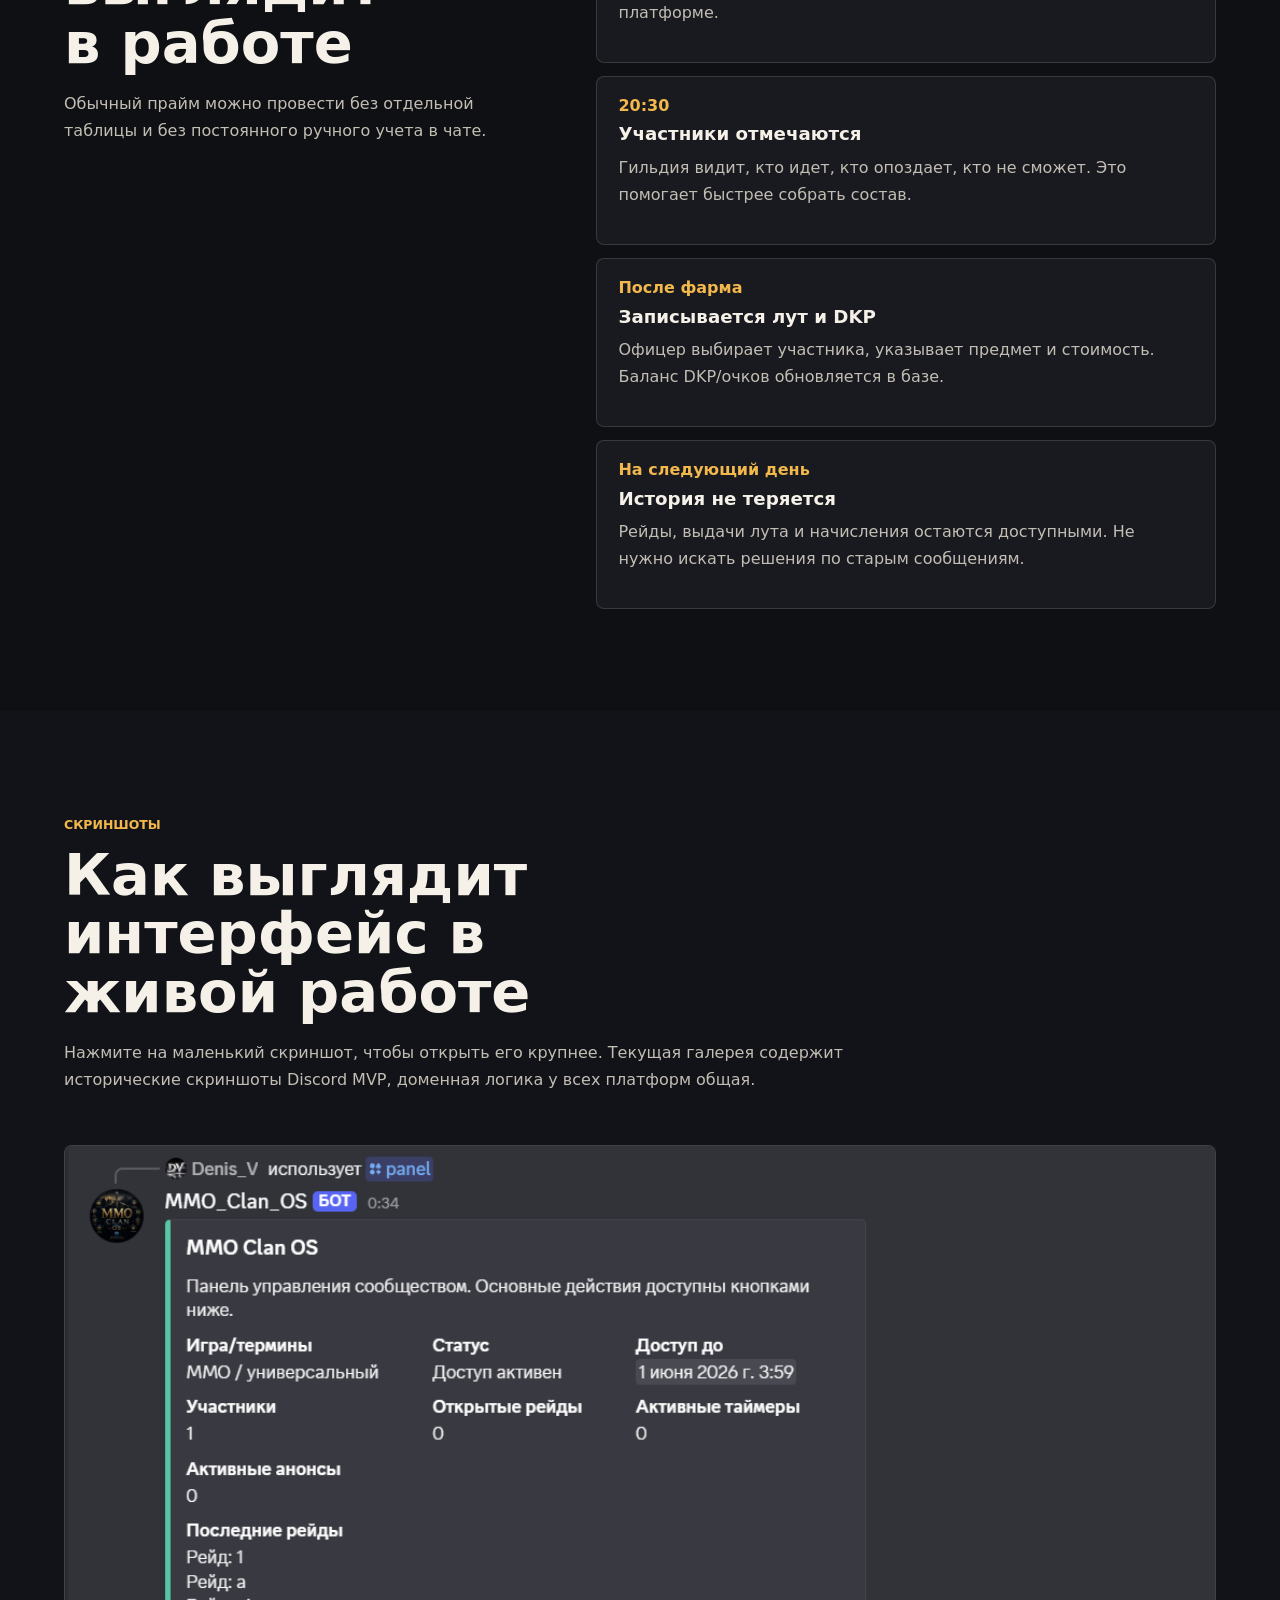
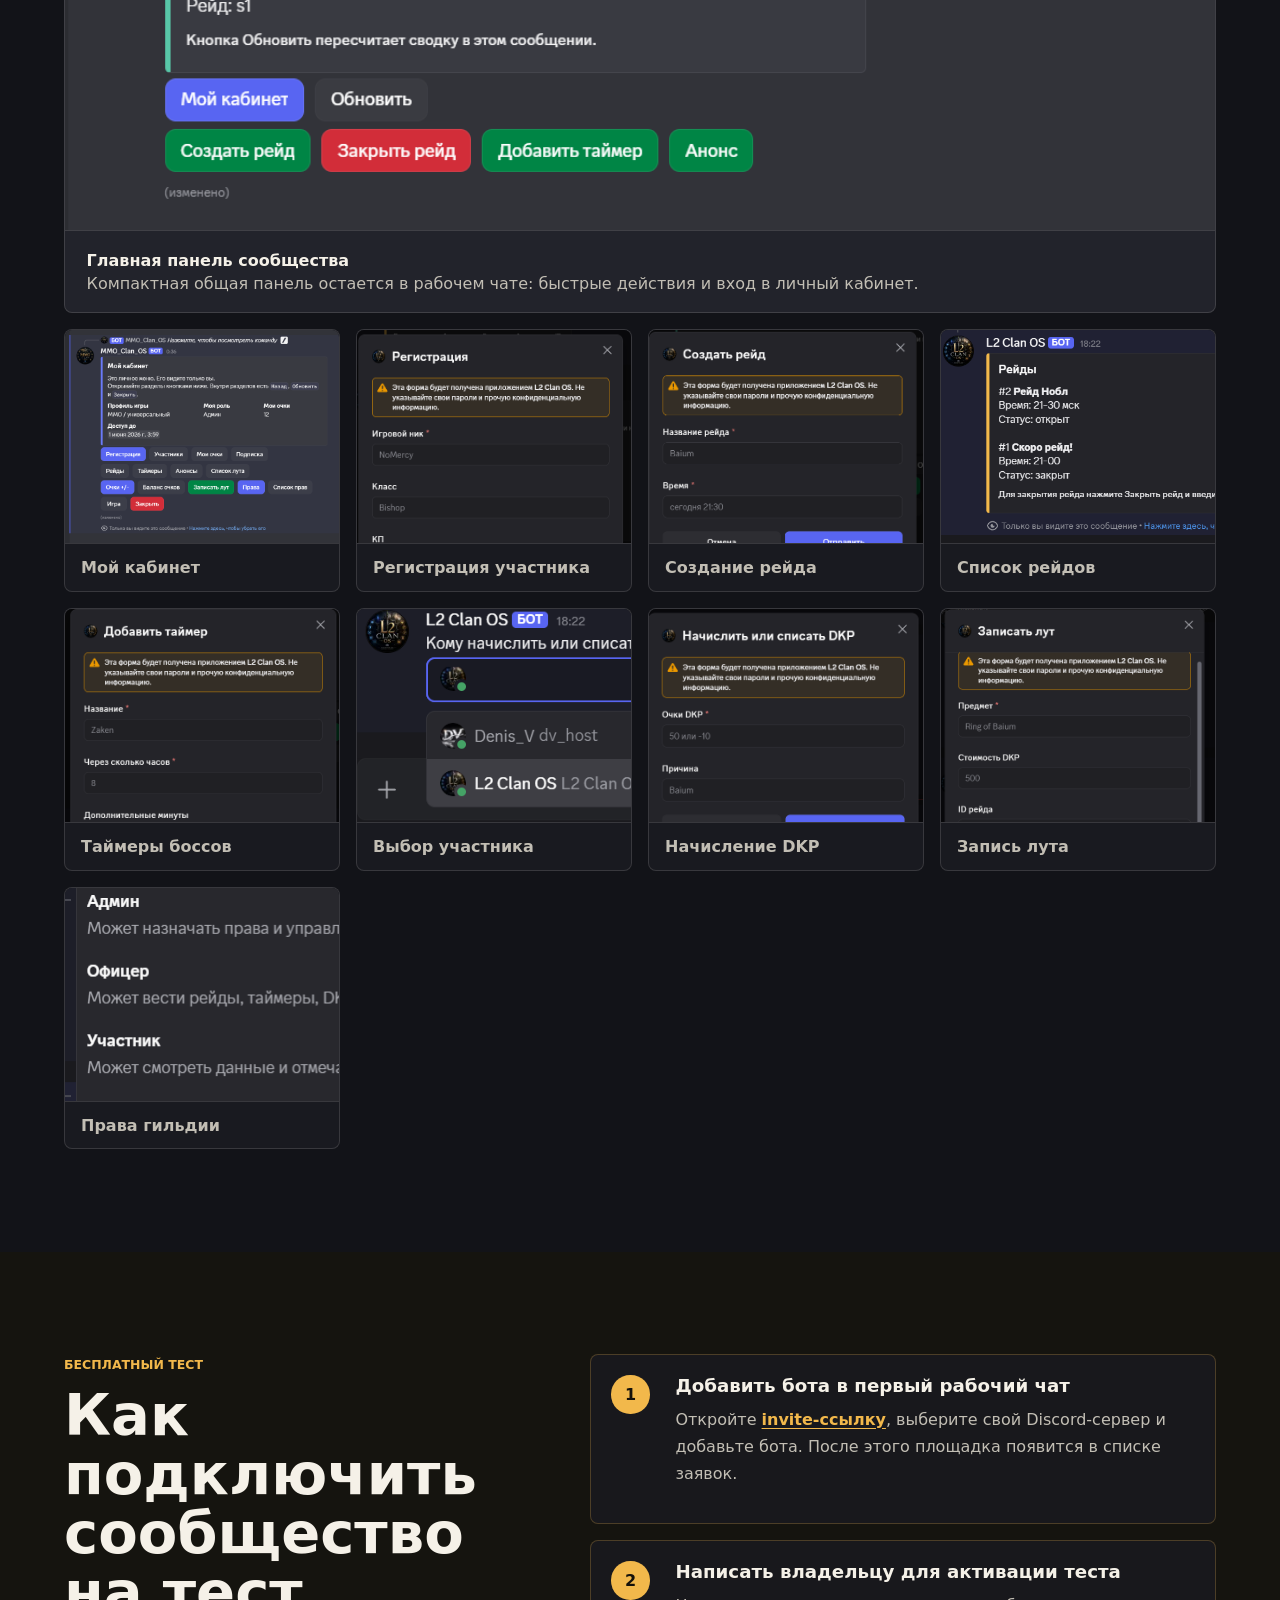
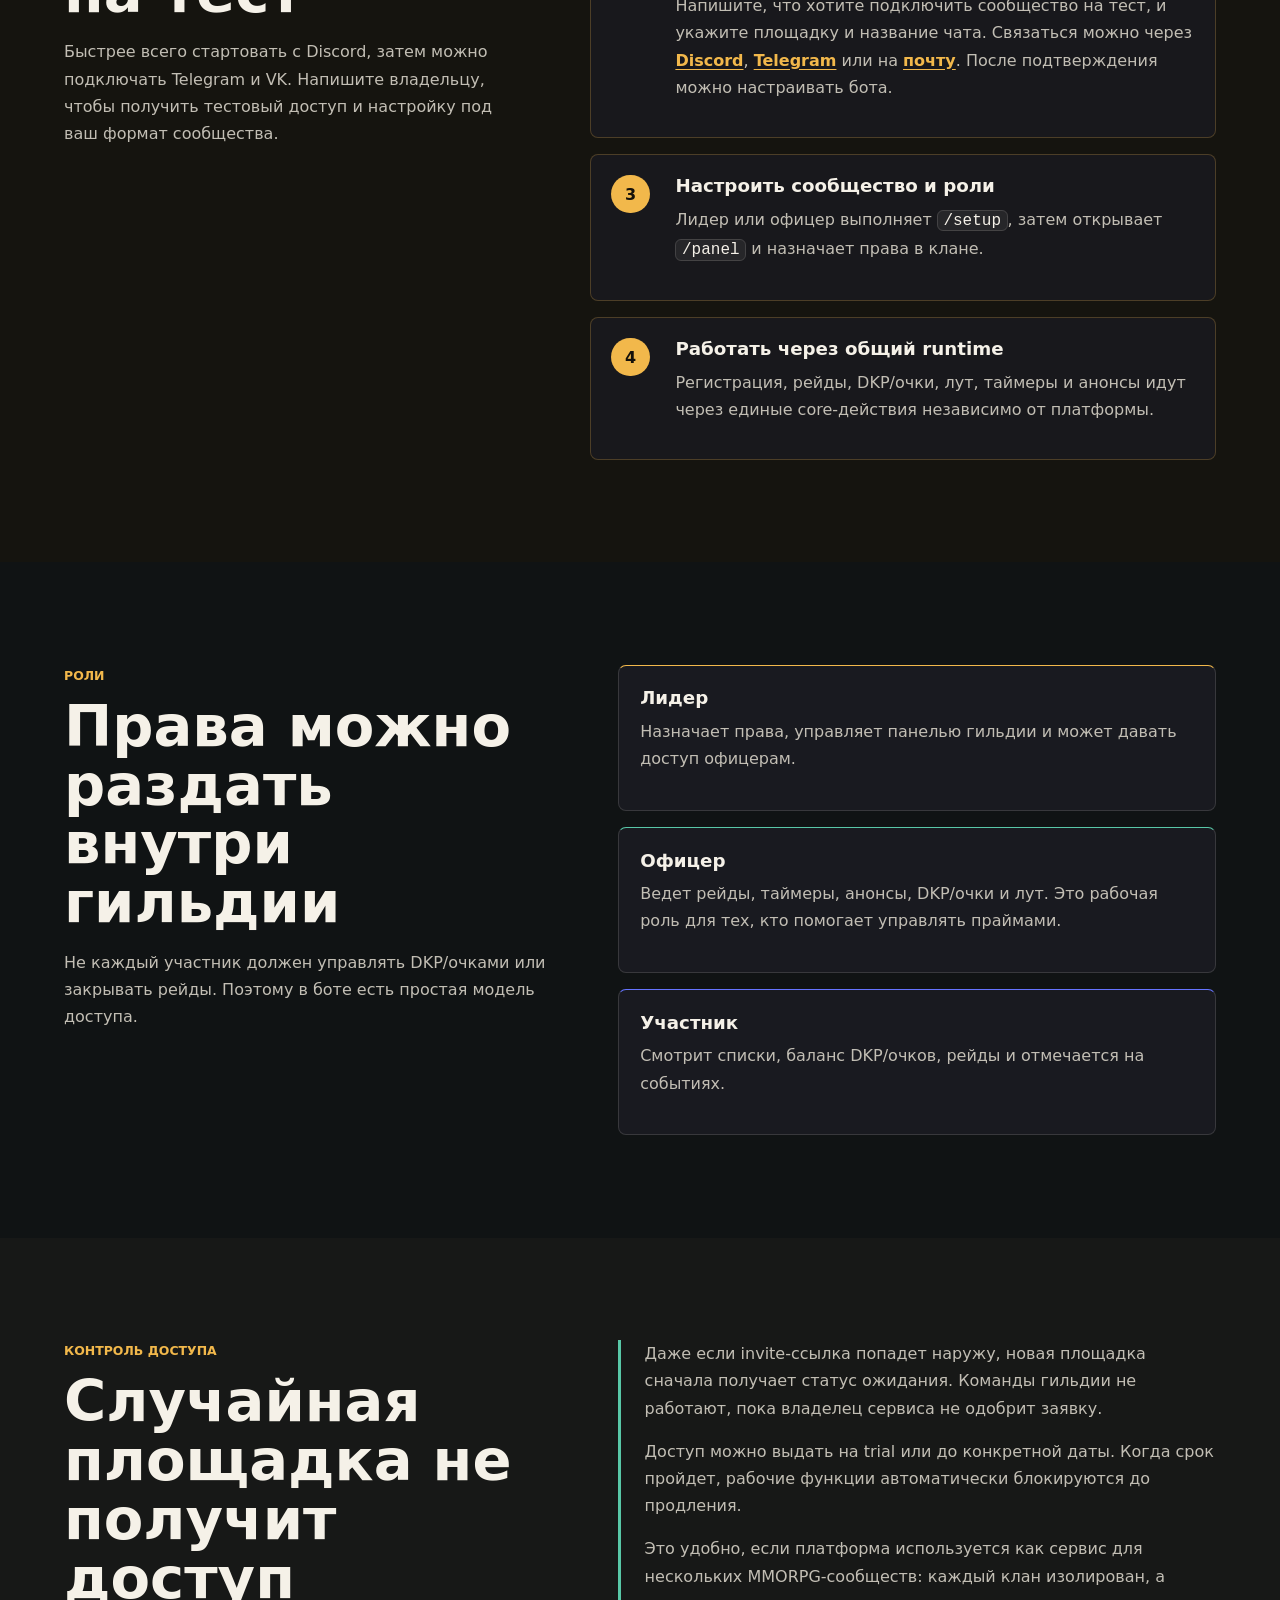
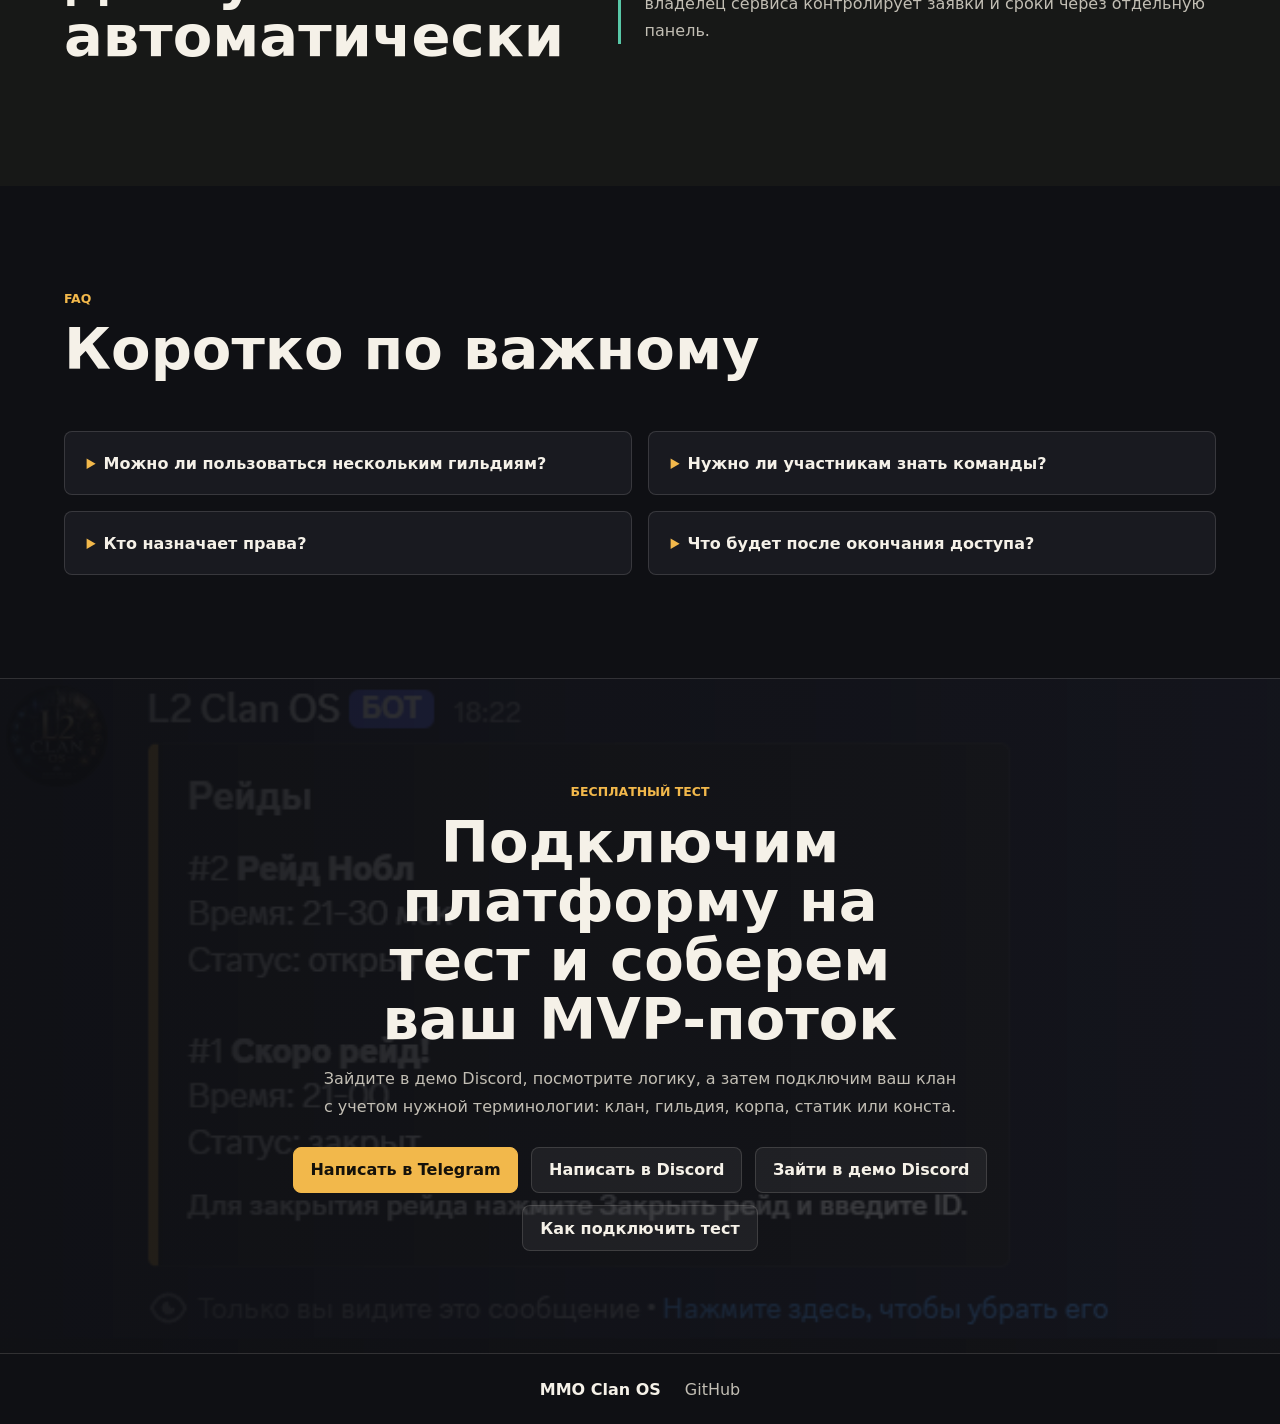
==== commit 273e48fb: "Вернуть название MMO Clan OS на сайте" ====
--- a/index.html
+++ b/index.html
@@ -3,17 +3,17 @@
   <head>
     <meta charset="utf-8">
     <meta name="viewport" content="width=device-width, initial-scale=1">
-    <meta name="description" content="MMO Guild Platform - кроссплатформенная платформа для MMO-сообществ: Discord, Telegram, VK. Рейды, attendance, DKP/очки, лут, роли и доступ через общий core.">
-    <title>MMO Guild Platform - кроссплатформенная платформа для MMO-гильдий и кланов</title>
+    <meta name="description" content="MMO Clan OS - кроссплатформенная платформа для MMO-сообществ: Discord, Telegram, VK. Рейды, attendance, DKP/очки, лут, роли и доступ через общий core.">
+    <title>MMO Clan OS - кроссплатформенная платформа для MMO-гильдий и кланов</title>
     <link rel="icon" href="./assets/icon.png" type="image/png">
     <link rel="stylesheet" href="./assets/site.css">
     <script src="./assets/site.js" defer></script>
   </head>
   <body>
     <header class="site-header">
-      <a class="brand" href="#top" aria-label="MMO Guild Platform">
+      <a class="brand" href="#top" aria-label="MMO Clan OS">
         <img class="brand-logo" src="./assets/icon.png" alt="" aria-hidden="true">
-        <span>MMO Guild Platform</span>
+        <span>MMO Clan OS</span>
       </a>
       <nav class="site-nav" aria-label="Основная навигация">
         <a href="#features">Возможности</a>
@@ -32,7 +32,7 @@
         <div class="hero-content">
           <img class="hero-emblem" src="./assets/icon.png" alt="" aria-hidden="true">
           <p class="eyebrow">Кроссплатформенный MMO runtime</p>
-          <h1 id="hero-title">MMO Guild Platform</h1>
+          <h1 id="hero-title">MMO Clan OS</h1>
           <p class="hero-copy">
             Платформа для кланов и гильдий в Discord, Telegram и VK: рейды, отметки участия, DKP/очки, лут, роли и контроль доступа. Один игровой профиль игрока может быть связан с несколькими платформами, а бизнес-логика живет в общем core.
           </p>
@@ -76,7 +76,7 @@
               В MMORPG сообщество живет в чатах: кто-то в Discord, кто-то в Telegram, кто-то в VK. Без общей системы рейды и учет быстро превращаются в поток сообщений, скриншотов и ручных таблиц.
             </p>
             <p>
-              MMO Guild Platform переносит процессы в общий core и дает платформам только роль адаптеров: принять событие, собрать payload, вызвать action и отдать ответ обратно в чат.
+              MMO Clan OS переносит процессы в общий core и дает платформам только роль адаптеров: принять событие, собрать payload, вызвать action и отдать ответ обратно в чат.
             </p>
           </div>
         </div>
@@ -110,9 +110,9 @@
           <div class="section-heading">
             <p class="eyebrow">Шире одной игры</p>
             <h2 id="game-title">Подходит для любой MMORPG, где люди ходят на события группой</h2>
-            <p>Не важно, как игра называет сообщество: клан, гильдия, корпа, статик, конста или рейдовая группа. Если есть состав, расписание, боссы, лут и ответственные офицеры, MMO Guild Platform закрывает эту рутину внутри привычных чатов.</p>
-          </div>
-          <div class="game-list" aria-label="Для каких игр подходит MMO Guild Platform">
+            <p>Не важно, как игра называет сообщество: клан, гильдия, корпа, статик, конста или рейдовая группа. Если есть состав, расписание, боссы, лут и ответственные офицеры, MMO Clan OS закрывает эту рутину внутри привычных чатов.</p>
+          </div>
+          <div class="game-list" aria-label="Для каких игр подходит MMO Clan OS">
             <h3>Для каких игр</h3>
             <p>Бот можно использовать в MMORPG, где есть кланы, гильдии, рейды, осады, боссы, лут и внутренняя система очков.</p>
             <ul>
@@ -151,7 +151,7 @@
           <div class="section-heading">
             <p class="eyebrow">Возможности</p>
             <h2 id="features-title">Все базовые действия MMO-сообщества в одном месте</h2>
-            <p>MMO Guild Platform не привязан к одной платформе. Он дает единый рабочий слой для сообщества: кнопки, формы, роли, историю действий и контроль доступа поверх Discord, Telegram и VK.</p>
+            <p>MMO Clan OS не привязан к одной платформе. Он дает единый рабочий слой для сообщества: кнопки, формы, роли, историю действий и контроль доступа поверх Discord, Telegram и VK.</p>
           </div>
           <div class="feature-grid">
             <article class="feature-card">
@@ -229,7 +229,7 @@
           </div>
           <div class="screenshot-feature">
             <figure>
-              <img src="./assets/screenshots/clan-panel.png" alt="Панель управления MMO Guild Platform в Discord с кнопками для рейдов, DKP, лута и прав" loading="lazy">
+              <img src="./assets/screenshots/clan-panel.png" alt="Панель управления MMO Clan OS в Discord с кнопками для рейдов, DKP, лута и прав" loading="lazy">
               <figcaption>
                 <strong>Главная панель сообщества</strong>
                 <span>Компактная общая панель остается в рабочем чате: быстрые действия и вход в личный кабинет.</span>
@@ -239,14 +239,14 @@
           <div class="screenshot-grid" aria-label="Галерея интерфейса">
             <figure>
               <button class="screenshot-button" type="button" data-full="./assets/screenshots/personal-cabinet.png" data-caption="Мой кабинет" aria-label="Увеличить скриншот: Мой кабинет">
-                <img src="./assets/screenshots/personal-cabinet.png" alt="Личный кабинет MMO Guild Platform с разделами рейдов, таймеров, очков, лута и прав" loading="lazy">
+                <img src="./assets/screenshots/personal-cabinet.png" alt="Личный кабинет MMO Clan OS с разделами рейдов, таймеров, очков, лута и прав" loading="lazy">
                 <span>Увеличить</span>
               </button>
               <figcaption>Мой кабинет</figcaption>
             </figure>
             <figure>
               <button class="screenshot-button" type="button" data-full="./assets/screenshots/register-modal.png" data-caption="Регистрация участника" aria-label="Увеличить скриншот: Регистрация участника">
-                <img src="./assets/screenshots/register-modal.png" alt="Форма регистрации участника в MMO Guild Platform" loading="lazy">
+                <img src="./assets/screenshots/register-modal.png" alt="Форма регистрации участника в MMO Clan OS" loading="lazy">
                 <span>Увеличить</span>
               </button>
               <figcaption>Регистрация участника</figcaption>
@@ -260,7 +260,7 @@
             </figure>
             <figure>
               <button class="screenshot-button" type="button" data-full="./assets/screenshots/raid-list.png" data-caption="Список рейдов" aria-label="Увеличить скриншот: Список рейдов">
-                <img src="./assets/screenshots/raid-list.png" alt="Список рейдов в MMO Guild Platform" loading="lazy">
+                <img src="./assets/screenshots/raid-list.png" alt="Список рейдов в MMO Clan OS" loading="lazy">
                 <span>Увеличить</span>
               </button>
               <figcaption>Список рейдов</figcaption>
@@ -451,7 +451,7 @@
     </div>
 
     <footer class="site-footer">
-      <span>MMO Guild Platform</span>
+      <span>MMO Clan OS</span>
       <a href="https://github.com/den063rus-design/MMO_Clan_OS_public">GitHub</a>
     </footer>
   </body>
